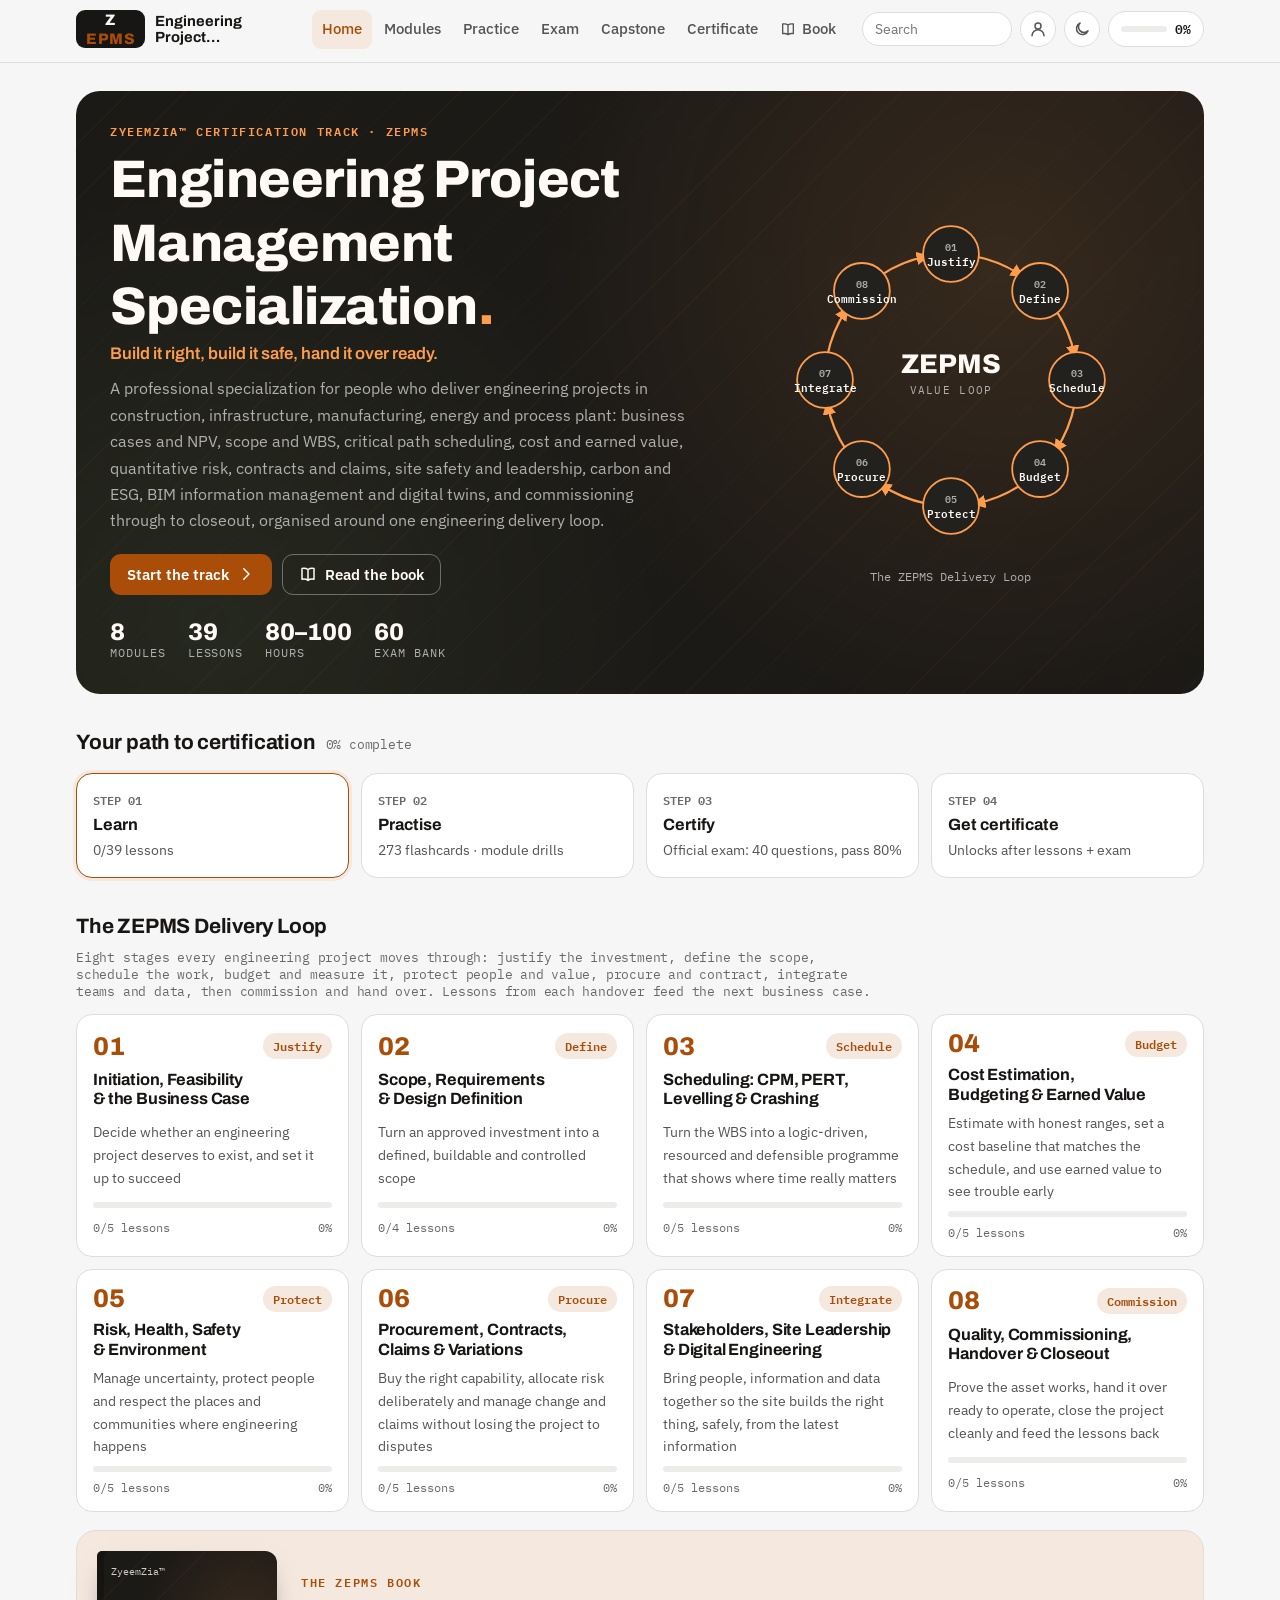
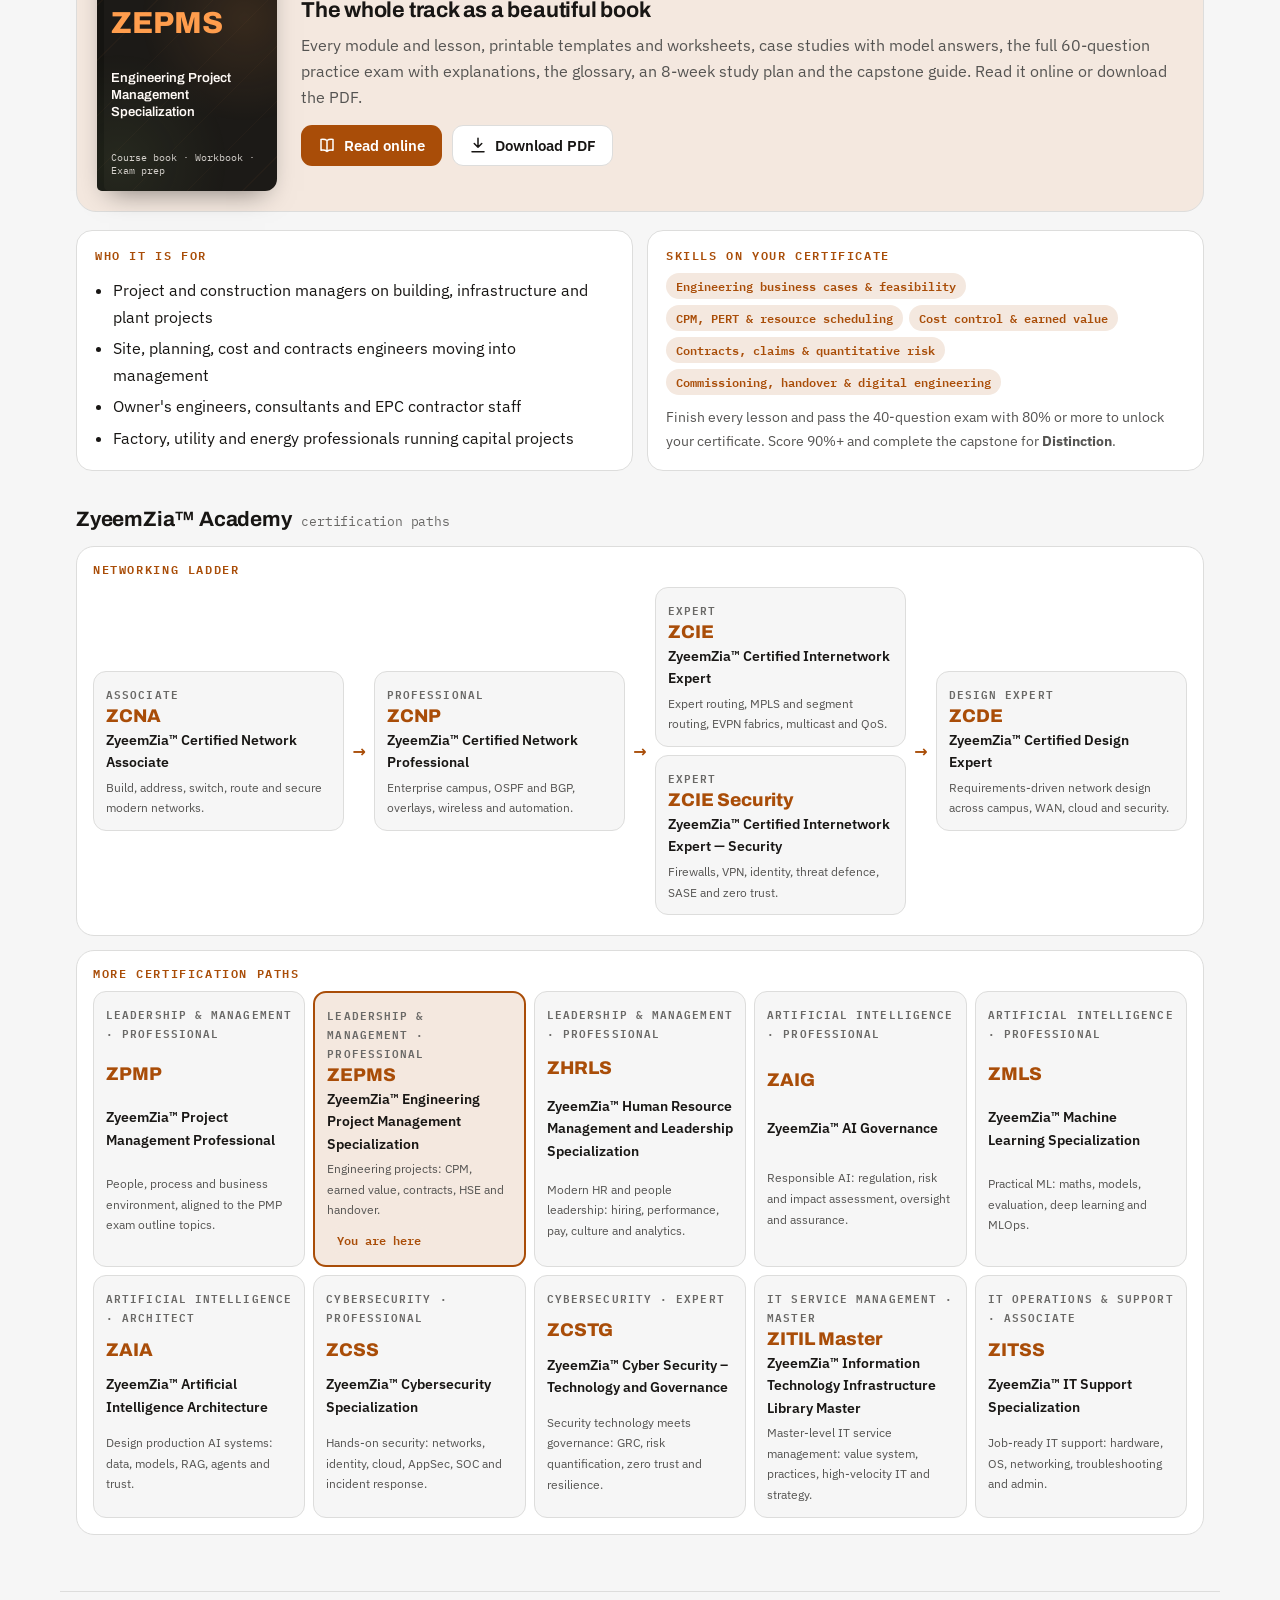
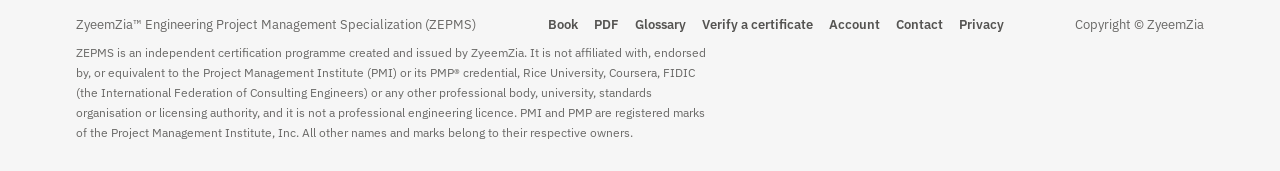
==== index.html @ 0b1e6053 "2026 content refresh: diagrams in lessons and book, key takeaways, faster pages Up-to-date content a" ====
<!doctype html>
<html lang="en">
<head>
<meta charset="utf-8">
<meta name="viewport" content="width=device-width, initial-scale=1, viewport-fit=cover">
<title>ZyeemZia™ Engineering Project Management Specialization (ZEPMS)</title>
<meta name="description" content="ZyeemZia™ Engineering Project Management Specialization (ZEPMS): delivering construction, infrastructure, energy and manufacturing projects: feasibility, CPM scheduling, earned value, risk, contracts, HSE, BIM and handover. Free online course, smart book and certificate. Independent programme.">
<meta name="author" content="ZyeemZia">
<meta name="theme-color" content="#1c1a17">
<link rel="icon" href="favicon.svg" type="image/svg+xml">
<link rel="canonical" href="https://zepms.zyeemzia.com/">
<meta property="og:type" content="website">
<meta property="og:site_name" content="ZyeemZia™ Certification Tracks">
<meta property="og:title" content="ZyeemZia™ Engineering Project Management Specialization (ZEPMS)">
<meta property="og:description" content="ZyeemZia™ Engineering Project Management Specialization (ZEPMS): delivering construction, infrastructure, energy and manufacturing projects: feasibility, CPM scheduling, earned value, risk, contracts, HSE, BIM and handover. Free online course, smart book and certificate. Independent programme.">
<meta property="og:url" content="https://zepms.zyeemzia.com/">
<meta property="og:image" content="https://zepms.zyeemzia.com/og-image.png">
<meta property="og:image:width" content="1200">
<meta property="og:image:height" content="630">
<meta name="twitter:card" content="summary_large_image">
<meta name="twitter:image" content="https://zepms.zyeemzia.com/og-image.png">
<script>try{var z=JSON.parse(localStorage.getItem("zepms.v1")||"{}").theme;if(z==="dark"||z==="light")document.documentElement.setAttribute("data-theme",z)}catch(e){}</script>
<link rel="stylesheet" href="fonts.css?v=66d4b9ed12">
<link rel="stylesheet" href="theme.css?v=0977061629">
<link rel="preload" href="fonts/IBMPlexSans-400-latin-a68a20.woff2" as="font" type="font/woff2" crossorigin>
<link rel="preload" href="fonts/Archivo-600-latin-79dc5e.woff2" as="font" type="font/woff2" crossorigin>
<link rel="stylesheet" href="app.css?v=385b0e401c">
</head>
<body>
<header class="topbar">
  <div class="topbar-in">
    <a class="brand" href="#home" aria-label="ZEPMS home"><span class="brand-mark">Z<i>EPMS</i></span><span class="brand-text"><b>Engineering Project Management Specialization</b><small>ZyeemZia™ Certification Track</small></span></a>
    <nav class="mainnav" id="mainnav" aria-label="Main"></nav>
    <div class="top-tools">
      <form class="search" id="searchForm" role="search"><input id="searchInput" type="search" placeholder="Search" aria-label="Search lessons and terms"></form>
      <a class="icon-btn search-icon" href="#search/" aria-label="Search"><svg viewBox="0 0 24 24" fill="none" stroke="currentColor" stroke-width="2" stroke-linecap="round" aria-hidden="true"><circle cx="11" cy="11" r="7"/><path d="M20 20l-4-4"/></svg></a>
      <a class="icon-btn" id="acctBtn" href="#account" aria-label="Sign in"></a>
      <button class="icon-btn" id="themeBtn" type="button" aria-label="Toggle dark mode"></button>
      <a class="prog-chip" id="progChip" href="#settings" aria-label="Your progress"></a>
    </div>
  </div>
  <div class="read-bar" id="readBar"></div>
</header>
<main id="view" class="view" tabindex="-1"><div class="boot" aria-label="Loading the course"><i></i><i></i><i></i></div></main>
<footer class="site-foot">
  <div class="row"><span>ZyeemZia™ Engineering Project Management Specialization (ZEPMS)</span><span style="display:flex;gap:16px;flex-wrap:wrap"><a href="book.html" target="_blank" rel="noopener">Book</a><a href="ZEPMS-Book.pdf" download>PDF</a><a href="#glossary">Glossary</a><a href="#verify/">Verify a certificate</a><a href="#account">Account</a><a href="#contact">Contact</a><a href="privacy.html">Privacy</a></span><span>Copyright © ZyeemZia</span></div>
  <p class="disc" id="disc"></p>
</footer>
<nav class="tabbar" id="tabbar" aria-label="Main mobile"></nav>
<div class="toast" id="toast" role="status" aria-live="polite" hidden></div>
<script defer src="core.js?v=756f940ff2"></script>
<script defer src="figures.js?v=d0575e00c2"></script>
<script defer src="family.js?v=7f5398b318"></script>
<script defer src="data/track.js?v=a14df67e96"></script>
<script defer src="data/m1-4.js?v=e4609633d0"></script>
<script defer src="data/m5-8.js?v=84c2f275ab"></script>
<script defer src="app.js?v=317a90ee0c"></script>
</body>
</html>
---- fonts.css ----
/* Bundled Google Fonts (SIL Open Font License) for offline use and PDF printing */
@font-face {
  font-family: 'Archivo';
  font-style: normal;
  font-weight: 600;
  font-stretch: 100%;
  font-display: swap;
  src: url(fonts/Archivo-600-latin-ext-20ba07.woff2) format('woff2');
  unicode-range: U+0100-02BA, U+02BD-02C5, U+02C7-02CC, U+02CE-02D7, U+02DD-02FF, U+0304, U+0308, U+0329, U+1D00-1DBF, U+1E00-1E9F, U+1EF2-1EFF, U+2020, U+20A0-20AB, U+20AD-20C4, U+2113, U+2C60-2C7F, U+A720-A7FF;
}
@font-face {
  font-family: 'Archivo';
  font-style: normal;
  font-weight: 600;
  font-stretch: 100%;
  font-display: swap;
  src: url(fonts/Archivo-600-latin-79dc5e.woff2) format('woff2');
  unicode-range: U+0000-00FF, U+0131, U+0152-0153, U+02BB-02BC, U+02C6, U+02DA, U+02DC, U+0304, U+0308, U+0329, U+2000-206F, U+20AC, U+2122, U+2191, U+2193, U+2212, U+2215, U+FEFF, U+FFFD;
}
@font-face {
  font-family: 'Archivo';
  font-style: normal;
  font-weight: 700;
  font-stretch: 100%;
  font-display: swap;
  src: url(fonts/Archivo-600-latin-ext-20ba07.woff2) format('woff2');
  unicode-range: U+0100-02BA, U+02BD-02C5, U+02C7-02CC, U+02CE-02D7, U+02DD-02FF, U+0304, U+0308, U+0329, U+1D00-1DBF, U+1E00-1E9F, U+1EF2-1EFF, U+2020, U+20A0-20AB, U+20AD-20C4, U+2113, U+2C60-2C7F, U+A720-A7FF;
}
@font-face {
  font-family: 'Archivo';
  font-style: normal;
  font-weight: 700;
  font-stretch: 100%;
  font-display: swap;
  src: url(fonts/Archivo-600-latin-79dc5e.woff2) format('woff2');
  unicode-range: U+0000-00FF, U+0131, U+0152-0153, U+02BB-02BC, U+02C6, U+02DA, U+02DC, U+0304, U+0308, U+0329, U+2000-206F, U+20AC, U+2122, U+2191, U+2193, U+2212, U+2215, U+FEFF, U+FFFD;
}
@font-face {
  font-family: 'Archivo';
  font-style: normal;
  font-weight: 800;
  font-stretch: 100%;
  font-display: swap;
  src: url(fonts/Archivo-600-latin-ext-20ba07.woff2) format('woff2');
  unicode-range: U+0100-02BA, U+02BD-02C5, U+02C7-02CC, U+02CE-02D7, U+02DD-02FF, U+0304, U+0308, U+0329, U+1D00-1DBF, U+1E00-1E9F, U+1EF2-1EFF, U+2020, U+20A0-20AB, U+20AD-20C4, U+2113, U+2C60-2C7F, U+A720-A7FF;
}
@font-face {
  font-family: 'Archivo';
  font-style: normal;
  font-weight: 800;
  font-stretch: 100%;
  font-display: swap;
  src: url(fonts/Archivo-600-latin-79dc5e.woff2) format('woff2');
  unicode-range: U+0000-00FF, U+0131, U+0152-0153, U+02BB-02BC, U+02C6, U+02DA, U+02DC, U+0304, U+0308, U+0329, U+2000-206F, U+20AC, U+2122, U+2191, U+2193, U+2212, U+2215, U+FEFF, U+FFFD;
}
@font-face {
  font-family: 'IBM Plex Mono';
  font-style: normal;
  font-weight: 400;
  font-display: swap;
  src: url(fonts/IBMPlexMono-400-latin-ext-7f25d9.woff2) format('woff2');
  unicode-range: U+0100-02BA, U+02BD-02C5, U+02C7-02CC, U+02CE-02D7, U+02DD-02FF, U+0304, U+0308, U+0329, U+1D00-1DBF, U+1E00-1E9F, U+1EF2-1EFF, U+2020, U+20A0-20AB, U+20AD-20C4, U+2113, U+2C60-2C7F, U+A720-A7FF;
}
@font-face {
  font-family: 'IBM Plex Mono';
  font-style: normal;
  font-weight: 400;
  font-display: swap;
  src: url(fonts/IBMPlexMono-400-latin-d196e8.woff2) format('woff2');
  unicode-range: U+0000-00FF, U+0131, U+0152-0153, U+02BB-02BC, U+02C6, U+02DA, U+02DC, U+0304, U+0308, U+0329, U+2000-206F, U+20AC, U+2122, U+2191, U+2193, U+2212, U+2215, U+FEFF, U+FFFD;
}
@font-face {
  font-family: 'IBM Plex Mono';
  font-style: normal;
  font-weight: 600;
  font-display: swap;
  src: url(fonts/IBMPlexMono-600-latin-ext-bf8910.woff2) format('woff2');
  unicode-range: U+0100-02BA, U+02BD-02C5, U+02C7-02CC, U+02CE-02D7, U+02DD-02FF, U+0304, U+0308, U+0329, U+1D00-1DBF, U+1E00-1E9F, U+1EF2-1EFF, U+2020, U+20A0-20AB, U+20AD-20C4, U+2113, U+2C60-2C7F, U+A720-A7FF;
}
@font-face {
  font-family: 'IBM Plex Mono';
  font-style: normal;
  font-weight: 600;
  font-display: swap;
  src: url(fonts/IBMPlexMono-600-latin-9b8270.woff2) format('woff2');
  unicode-range: U+0000-00FF, U+0131, U+0152-0153, U+02BB-02BC, U+02C6, U+02DA, U+02DC, U+0304, U+0308, U+0329, U+2000-206F, U+20AC, U+2122, U+2191, U+2193, U+2212, U+2215, U+FEFF, U+FFFD;
}
@font-face {
  font-family: 'IBM Plex Sans';
  font-style: italic;
  font-weight: 400;
  font-stretch: 100%;
  font-display: swap;
  src: url(fonts/IBMPlexSans-400i-latin-ext-77f5d9.woff2) format('woff2');
  unicode-range: U+0100-02BA, U+02BD-02C5, U+02C7-02CC, U+02CE-02D7, U+02DD-02FF, U+0304, U+0308, U+0329, U+1D00-1DBF, U+1E00-1E9F, U+1EF2-1EFF, U+2020, U+20A0-20AB, U+20AD-20C4, U+2113, U+2C60-2C7F, U+A720-A7FF;
}
@font-face {
  font-family: 'IBM Plex Sans';
  font-style: italic;
  font-weight: 400;
  font-stretch: 100%;
  font-display: swap;
  src: url(fonts/IBMPlexSans-400i-latin-46a3d9.woff2) format('woff2');
  unicode-range: U+0000-00FF, U+0131, U+0152-0153, U+02BB-02BC, U+02C6, U+02DA, U+02DC, U+0304, U+0308, U+0329, U+2000-206F, U+20AC, U+2122, U+2191, U+2193, U+2212, U+2215, U+FEFF, U+FFFD;
}
@font-face {
  font-family: 'IBM Plex Sans';
  font-style: normal;
  font-weight: 400;
  font-stretch: 100%;
  font-display: swap;
  src: url(fonts/IBMPlexSans-400-latin-ext-71c30c.woff2) format('woff2');
  unicode-range: U+0100-02BA, U+02BD-02C5, U+02C7-02CC, U+02CE-02D7, U+02DD-02FF, U+0304, U+0308, U+0329, U+1D00-1DBF, U+1E00-1E9F, U+1EF2-1EFF, U+2020, U+20A0-20AB, U+20AD-20C4, U+2113, U+2C60-2C7F, U+A720-A7FF;
}
@font-face {
  font-family: 'IBM Plex Sans';
  font-style: normal;
  font-weight: 400;
  font-stretch: 100%;
  font-display: swap;
  src: url(fonts/IBMPlexSans-400-latin-a68a20.woff2) format('woff2');
  unicode-range: U+0000-00FF, U+0131, U+0152-0153, U+02BB-02BC, U+02C6, U+02DA, U+02DC, U+0304, U+0308, U+0329, U+2000-206F, U+20AC, U+2122, U+2191, U+2193, U+2212, U+2215, U+FEFF, U+FFFD;
}
@font-face {
  font-family: 'IBM Plex Sans';
  font-style: normal;
  font-weight: 500;
  font-stretch: 100%;
  font-display: swap;
  src: url(fonts/IBMPlexSans-400-latin-ext-71c30c.woff2) format('woff2');
  unicode-range: U+0100-02BA, U+02BD-02C5, U+02C7-02CC, U+02CE-02D7, U+02DD-02FF, U+0304, U+0308, U+0329, U+1D00-1DBF, U+1E00-1E9F, U+1EF2-1EFF, U+2020, U+20A0-20AB, U+20AD-20C4, U+2113, U+2C60-2C7F, U+A720-A7FF;
}
@font-face {
  font-family: 'IBM Plex Sans';
  font-style: normal;
  font-weight: 500;
  font-stretch: 100%;
  font-display: swap;
  src: url(fonts/IBMPlexSans-400-latin-a68a20.woff2) format('woff2');
  unicode-range: U+0000-00FF, U+0131, U+0152-0153, U+02BB-02BC, U+02C6, U+02DA, U+02DC, U+0304, U+0308, U+0329, U+2000-206F, U+20AC, U+2122, U+2191, U+2193, U+2212, U+2215, U+FEFF, U+FFFD;
}
@font-face {
  font-family: 'IBM Plex Sans';
  font-style: normal;
  font-weight: 600;
  font-stretch: 100%;
  font-display: swap;
  src: url(fonts/IBMPlexSans-400-latin-ext-71c30c.woff2) format('woff2');
  unicode-range: U+0100-02BA, U+02BD-02C5, U+02C7-02CC, U+02CE-02D7, U+02DD-02FF, U+0304, U+0308, U+0329, U+1D00-1DBF, U+1E00-1E9F, U+1EF2-1EFF, U+2020, U+20A0-20AB, U+20AD-20C4, U+2113, U+2C60-2C7F, U+A720-A7FF;
}
@font-face {
  font-family: 'IBM Plex Sans';
  font-style: normal;
  font-weight: 600;
  font-stretch: 100%;
  font-display: swap;
  src: url(fonts/IBMPlexSans-400-latin-a68a20.woff2) format('woff2');
  unicode-range: U+0000-00FF, U+0131, U+0152-0153, U+02BB-02BC, U+02C6, U+02DA, U+02DC, U+0304, U+0308, U+0329, U+2000-206F, U+20AC, U+2122, U+2191, U+2193, U+2212, U+2215, U+FEFF, U+FFFD;
}
@font-face {
  font-family: 'IBM Plex Sans';
  font-style: normal;
  font-weight: 700;
  font-stretch: 100%;
  font-display: swap;
  src: url(fonts/IBMPlexSans-400-latin-ext-71c30c.woff2) format('woff2');
  unicode-range: U+0100-02BA, U+02BD-02C5, U+02C7-02CC, U+02CE-02D7, U+02DD-02FF, U+0304, U+0308, U+0329, U+1D00-1DBF, U+1E00-1E9F, U+1EF2-1EFF, U+2020, U+20A0-20AB, U+20AD-20C4, U+2113, U+2C60-2C7F, U+A720-A7FF;
}
@font-face {
  font-family: 'IBM Plex Sans';
  font-style: normal;
  font-weight: 700;
  font-stretch: 100%;
  font-display: swap;
  src: url(fonts/IBMPlexSans-400-latin-a68a20.woff2) format('woff2');
  unicode-range: U+0000-00FF, U+0131, U+0152-0153, U+02BB-02BC, U+02C6, U+02DA, U+02DC, U+0304, U+0308, U+0329, U+2000-206F, U+20AC, U+2122, U+2191, U+2193, U+2212, U+2215, U+FEFF, U+FFFD;
}
@font-face {
  font-family: 'Sora';
  font-style: normal;
  font-weight: 500;
  font-display: swap;
  src: url(fonts/Sora-500-latin-ext-f9e5e3.woff2) format('woff2');
  unicode-range: U+0100-02BA, U+02BD-02C5, U+02C7-02CC, U+02CE-02D7, U+02DD-02FF, U+0304, U+0308, U+0329, U+1D00-1DBF, U+1E00-1E9F, U+1EF2-1EFF, U+2020, U+20A0-20AB, U+20AD-20C4, U+2113, U+2C60-2C7F, U+A720-A7FF;
}
@font-face {
  font-family: 'Sora';
  font-style: normal;
  font-weight: 500;
  font-display: swap;
  src: url(fonts/Sora-500-latin-4fa0aa.woff2) format('woff2');
  unicode-range: U+0000-00FF, U+0131, U+0152-0153, U+02BB-02BC, U+02C6, U+02DA, U+02DC, U+0304, U+0308, U+0329, U+2000-206F, U+20AC, U+2122, U+2191, U+2193, U+2212, U+2215, U+FEFF, U+FFFD;
}
@font-face {
  font-family: 'Sora';
  font-style: normal;
  font-weight: 600;
  font-display: swap;
  src: url(fonts/Sora-500-latin-ext-f9e5e3.woff2) format('woff2');
  unicode-range: U+0100-02BA, U+02BD-02C5, U+02C7-02CC, U+02CE-02D7, U+02DD-02FF, U+0304, U+0308, U+0329, U+1D00-1DBF, U+1E00-1E9F, U+1EF2-1EFF, U+2020, U+20A0-20AB, U+20AD-20C4, U+2113, U+2C60-2C7F, U+A720-A7FF;
}
@font-face {
  font-family: 'Sora';
  font-style: normal;
  font-weight: 600;
  font-display: swap;
  src: url(fonts/Sora-500-latin-4fa0aa.woff2) format('woff2');
  unicode-range: U+0000-00FF, U+0131, U+0152-0153, U+02BB-02BC, U+02C6, U+02DA, U+02DC, U+0304, U+0308, U+0329, U+2000-206F, U+20AC, U+2122, U+2191, U+2193, U+2212, U+2215, U+FEFF, U+FFFD;
}
@font-face {
  font-family: 'Sora';
  font-style: normal;
  font-weight: 700;
  font-display: swap;
  src: url(fonts/Sora-500-latin-ext-f9e5e3.woff2) format('woff2');
  unicode-range: U+0100-02BA, U+02BD-02C5, U+02C7-02CC, U+02CE-02D7, U+02DD-02FF, U+0304, U+0308, U+0329, U+1D00-1DBF, U+1E00-1E9F, U+1EF2-1EFF, U+2020, U+20A0-20AB, U+20AD-20C4, U+2113, U+2C60-2C7F, U+A720-A7FF;
}
@font-face {
  font-family: 'Sora';
  font-style: normal;
  font-weight: 700;
  font-display: swap;
  src: url(fonts/Sora-500-latin-4fa0aa.woff2) format('woff2');
  unicode-range: U+0000-00FF, U+0131, U+0152-0153, U+02BB-02BC, U+02C6, U+02DA, U+02DC, U+0304, U+0308, U+0329, U+2000-206F, U+20AC, U+2122, U+2191, U+2193, U+2212, U+2215, U+FEFF, U+FFFD;
}
@font-face {
  font-family: 'Sora';
  font-style: normal;
  font-weight: 800;
  font-display: swap;
  src: url(fonts/Sora-500-latin-ext-f9e5e3.woff2) format('woff2');
  unicode-range: U+0100-02BA, U+02BD-02C5, U+02C7-02CC, U+02CE-02D7, U+02DD-02FF, U+0304, U+0308, U+0329, U+1D00-1DBF, U+1E00-1E9F, U+1EF2-1EFF, U+2020, U+20A0-20AB, U+20AD-20C4, U+2113, U+2C60-2C7F, U+A720-A7FF;
}
@font-face {
  font-family: 'Sora';
  font-style: normal;
  font-weight: 800;
  font-display: swap;
  src: url(fonts/Sora-500-latin-4fa0aa.woff2) format('woff2');
  unicode-range: U+0000-00FF, U+0131, U+0152-0153, U+02BB-02BC, U+02C6, U+02DA, U+02DC, U+0304, U+0308, U+0329, U+2000-206F, U+20AC, U+2122, U+2191, U+2193, U+2212, U+2215, U+FEFF, U+FFFD;
}
---- theme.css ----
/* ZEPMS — "site loop": charcoal steel, safety orange and survey green; hazard-stripe motif. */
:root {
  --bg: #f6f6f6; --surface: #ffffff; --surface-2: #ececeb; --ink: #181614; --ink-2: #555452; --ink-3: #696866; --line: #dddddc;
  --accent: #a94d08; --accent-ink: #ffffff; --accent-soft: #f4e8df; --accent-2: #3a6b2a; --accent-2-soft: #e3eae1;
  --good: #1d7a4b; --good-soft: #dcf1e4; --bad: #b42a2a; --bad-soft: #f9e2e0; --warn: #b77800; --warn-soft: #fbefd3; --on-status: #ffffff;
  --hero-bg: #1c1a17; --hero-ink: #fffaf6; --hero-ink-2: #b0afae; --hero-accent: #ff9d4d;
  --motif: radial-gradient(circle at 82% 28%, rgba(255,157,77,0.24), transparent 46%), radial-gradient(circle at 12% 88%, rgba(155,210,122,0.16), transparent 42%), repeating-linear-gradient(135deg, transparent 0 38px, rgba(255,157,77,0.07) 38px 39px);
  --sg-line: #494845; --sg-accent: #ff9d4d; --sg-accent-2: #9bd27a; --sg-node: #23211e; --sg-ink: #fffaf6; --sg-ink-2: #b0afae;
  --f-display: "Archivo", "IBM Plex Sans", "Segoe UI", sans-serif; --f-body: "IBM Plex Sans", "Segoe UI", system-ui, sans-serif; --f-mono: "IBM Plex Mono", Consolas, monospace;
  --radius: 16px;
}
@media (prefers-color-scheme: dark) {
  :root:not([data-theme="light"]) {
  --bg: #0f0e0d; --surface: #161512; --surface-2: #272523; --ink: #fff9f4; --ink-2: #b6b6b5; --ink-3: #908f8d; --line: #373533;
  --accent: #ff9d4d; --accent-ink: #0f0e0d; --accent-soft: #3f2b1a; --accent-2: #9bd27a; --accent-2-soft: #252d1e;
  --good: #5bd39a; --good-soft: #10301f; --bad: #ff7a7a; --bad-soft: #3a1616; --warn: #f2b84c; --warn-soft: #3a2c10; --on-status: #0f0e0d;
  color-scheme: dark;
  }
}
:root[data-theme="dark"] {
  --bg: #0f0e0d; --surface: #161512; --surface-2: #272523; --ink: #fff9f4; --ink-2: #b6b6b5; --ink-3: #908f8d; --line: #373533;
  --accent: #ff9d4d; --accent-ink: #0f0e0d; --accent-soft: #3f2b1a; --accent-2: #9bd27a; --accent-2-soft: #252d1e;
  --good: #5bd39a; --good-soft: #10301f; --bad: #ff7a7a; --bad-soft: #3a1616; --warn: #f2b84c; --warn-soft: #3a2c10; --on-status: #0f0e0d;
  color-scheme: dark;
}
.hero h1, .mod-num, .mod-big, .bb-cover b { font-stretch: 112%; }
---- app.css ----
/* ZyeemZia certification engine — site styles. Colours and faces come from theme.css (per track). */
* { box-sizing: border-box; }
[hidden] { display: none !important; }
html { -webkit-text-size-adjust: 100%; }
body { margin: 0; background: var(--bg); color: var(--ink); font: 16px/1.65 var(--f-body); }
a { color: var(--accent); }
button { font: inherit; color: inherit; }
:focus-visible { outline: 3px solid var(--accent-2); outline-offset: 2px; border-radius: 6px; }
h1, h2, h3, h4 { margin: 0; line-height: 1.2; text-wrap: balance; font-family: var(--f-display); letter-spacing: -.01em; }
p { margin: 0; }
code { font: .9em var(--f-mono); background: var(--surface-2); padding: 1px 6px; border-radius: 5px; }
.muted { color: var(--ink-2); }
.eyebrow { font: 600 .72rem/1.2 var(--f-mono); letter-spacing: .14em; text-transform: uppercase; color: var(--accent); }

/* ---------- chrome ---------- */
.topbar { position: sticky; top: 0; padding-top: env(safe-area-inset-top, 0px); z-index: 30; background: color-mix(in srgb, var(--bg) 88%, transparent); backdrop-filter: blur(10px) saturate(1.3); -webkit-backdrop-filter: blur(10px) saturate(1.3); border-bottom: 1px solid var(--line); }
.topbar-in { max-width: 1160px; margin: 0 auto; display: flex; align-items: center; gap: 16px; padding-block: 10px; padding-left: max(16px, env(safe-area-inset-left, 0px)); padding-right: max(16px, env(safe-area-inset-right, 0px)); }
.brand { display: flex; align-items: center; gap: 10px; text-decoration: none; color: var(--ink); flex-shrink: 0; }
.brand-mark { height: 38px; padding: 0 10px; display: grid; place-items: center; background: var(--ink); color: var(--bg); font: 800 .95rem var(--f-display); letter-spacing: .04em; border-radius: 9px; }
.brand-mark i { font-style: normal; color: var(--accent); }
.brand-text { display: flex; flex-direction: column; line-height: 1.15; }
.brand-text b { font: 700 .92rem var(--f-display); }
.brand-text small { font: 500 .7rem var(--f-mono); color: var(--ink-2); letter-spacing: .04em; }
.mainnav { display: flex; gap: 2px; margin-left: 8px; }
.mainnav a { text-decoration: none; color: var(--ink-2); padding: 7px 10px; border-radius: 9px; font-weight: 500; font-size: .93rem; white-space: nowrap; display: inline-flex; gap: 6px; align-items: center; }
.mainnav a:hover { background: var(--surface-2); color: var(--ink); }
.mainnav a[aria-current="page"] { color: var(--accent); background: var(--accent-soft); }
.mainnav svg { width: 16px; height: 16px; }
.top-tools { margin-left: auto; display: flex; gap: 8px; align-items: center; }
.icon-btn { width: 36px; height: 36px; border-radius: 50%; border: 1px solid var(--line); background: var(--surface); display: grid; place-items: center; cursor: pointer; color: var(--ink-2); }
.icon-btn svg, .btn svg, .tabbar svg { width: 18px; height: 18px; }
.prog-chip { display: inline-flex; align-items: center; gap: 8px; text-decoration: none; color: var(--ink); font: 600 .82rem var(--f-mono); background: var(--surface); border: 1px solid var(--line); padding: 6px 12px; border-radius: 999px; font-variant-numeric: tabular-nums; white-space: nowrap; }
.prog-chip i { width: 46px; height: 6px; border-radius: 9px; background: var(--surface-2); overflow: hidden; display: inline-block; }
.prog-chip i b { display: block; height: 100%; background: var(--accent); }
.read-bar { height: 3px; width: 100%; background: var(--accent); transform: scaleX(0); transform-origin: 0 50%; transition: transform .15s; }
.tabbar { display: none; }
.view { max-width: 1160px; margin: 0 auto; outline: none; padding-block: 28px 56px; padding-left: max(16px, env(safe-area-inset-left, 0px)); padding-right: max(16px, env(safe-area-inset-right, 0px)); }
.site-foot { max-width: 1160px; margin: 0 auto; padding-block: 22px 28px; padding-left: max(16px, env(safe-area-inset-left, 0px)); padding-right: max(16px, env(safe-area-inset-right, 0px)); border-top: 1px solid var(--line); color: var(--ink-3); font-size: .82rem; display: grid; gap: 8px; }
.site-foot .row { display: flex; gap: 8px 18px; flex-wrap: wrap; justify-content: space-between; }
.site-foot a { color: var(--ink-2); text-decoration: none; font-weight: 600; }
.site-foot .disc { font-size: .76rem; max-width: 90ch; }

/* ---------- common ---------- */
.btn { display: inline-flex; align-items: center; justify-content: center; gap: 8px; border: 1px solid var(--line); background: var(--surface); color: var(--ink); padding: 10px 16px; border-radius: 11px; cursor: pointer; font-weight: 600; text-decoration: none; font-size: .95rem; line-height: 1.25; }
.btn:hover { border-color: var(--ink-3); }
.btn-primary { background: var(--accent); color: var(--accent-ink); border-color: transparent; }
.btn-primary:hover { filter: brightness(1.07); border-color: transparent; }
.btn-dark { background: var(--ink); color: var(--bg); border-color: transparent; }
.btn-ghost { background: none; border-color: transparent; color: var(--ink-2); }
.btn-sm { padding: 6px 11px; font-size: .85rem; border-radius: 9px; }
.btn[disabled] { opacity: .45; cursor: not-allowed; }
.chip { display: inline-flex; align-items: center; gap: 5px; padding: 3px 10px; border-radius: 999px; font: 600 .76rem var(--f-mono); background: var(--surface-2); color: var(--ink-2); white-space: nowrap; }
.chip.ok { background: var(--good-soft); color: var(--good); }
.chip.acc { background: var(--accent-soft); color: var(--accent); }
.chips { display: flex; flex-wrap: wrap; gap: 6px; }
.card { background: var(--surface); border: 1px solid var(--line); border-radius: var(--radius); }
.page-head { display: grid; gap: 6px; margin-bottom: 22px; }
.page-title { font-size: clamp(1.7rem, 3.4vw, 2.4rem); }
.section-title { font-size: 1.3rem; margin: 36px 0 14px; display: flex; align-items: baseline; gap: 10px; flex-wrap: wrap; }
.section-title small { font: 500 .8rem var(--f-mono); color: var(--ink-3); }
.bar { height: 6px; border-radius: 9px; background: var(--surface-2); overflow: hidden; }
.bar > i { display: block; height: 100%; background: var(--accent); }
.empty { text-align: center; padding: 48px 20px; color: var(--ink-2); border: 1px dashed var(--line); border-radius: 18px; }

/* ---------- home ---------- */
.hero { position: relative; overflow: hidden; display: grid; grid-template-columns: minmax(0, 1.15fr) minmax(0, .85fr); gap: 28px; align-items: center; padding: 34px; border-radius: 24px; background: var(--hero-bg); color: var(--hero-ink); }
.hero .motif { position: absolute; inset: 0; pointer-events: none; opacity: .5; background: var(--motif); }
.hero > *:not(.motif) { position: relative; min-width: 0; }
.hero .eyebrow { color: var(--hero-accent); }
.hero h1 { font-size: clamp(2rem, 4.6vw, 3.3rem); font-weight: 800; margin: 10px 0 6px; color: var(--hero-ink); }
.hero h1 span { color: var(--hero-accent); }
.hero .tag { font: 600 1.05rem var(--f-display); color: var(--hero-accent); }
.hero .lead { color: var(--hero-ink-2); max-width: 58ch; margin-top: 12px; }
.hero-actions { display: flex; gap: 10px; flex-wrap: wrap; margin-top: 20px; }
.hero .btn:not(.btn-primary) { background: transparent; color: var(--hero-ink); border-color: color-mix(in srgb, var(--hero-ink) 35%, transparent); }
.hero-stats { display: flex; gap: 22px; flex-wrap: wrap; margin-top: 24px; }
.hero-stats div { display: grid; }
.hero-stats b { font: 800 1.5rem var(--f-display); color: var(--hero-ink); font-variant-numeric: tabular-nums; }
.hero-stats span { font: 500 .74rem var(--f-mono); color: var(--hero-ink-2); text-transform: uppercase; letter-spacing: .08em; }
.hero-sig { display: grid; justify-items: center; gap: 8px; }
.hero-sig .sg { width: 100%; max-width: 360px; height: auto; }
.hero-sig figcaption { font: 500 .78rem var(--f-mono); color: var(--hero-ink-2); text-align: center; }

.path { display: grid; grid-template-columns: repeat(4, minmax(0, 1fr)); gap: 12px; margin-top: 18px; }
.path-step { padding: 16px; border-radius: 16px; background: var(--surface); border: 1px solid var(--line); display: grid; gap: 6px; position: relative; }
.path-step .n { font: 700 .74rem var(--f-mono); color: var(--ink-3); }
.path-step b { font: 700 1.02rem var(--f-display); }
.path-step small { color: var(--ink-2); font-size: .85rem; }
.path-step.done { border-color: var(--good); }
.path-step.done .n { color: var(--good); }
.path-step.now { border-color: var(--accent); box-shadow: 0 0 0 3px var(--accent-soft); }

.mod-grid { display: grid; grid-template-columns: repeat(4, minmax(0, 1fr)); gap: 12px; }
.mod-card { display: grid; gap: 8px; padding: 16px; border-radius: 16px; background: var(--surface); border: 1px solid var(--line); text-decoration: none; color: var(--ink); transition: transform .15s, border-color .15s; min-width: 0; }
.mod-card:hover { transform: translateY(-2px); border-color: var(--accent); }
.mod-top { display: flex; justify-content: space-between; align-items: center; }
.mod-num { font: 800 1.6rem/1 var(--f-display); color: var(--accent); }
.mod-card h3 { font-size: 1.02rem; }
.mod-card p { font-size: .86rem; color: var(--ink-2); }
.mod-card .meta { display: flex; justify-content: space-between; font: 500 .74rem var(--f-mono); color: var(--ink-3); }
.book-banner { display: grid; grid-template-columns: 180px minmax(0, 1fr); gap: 24px; align-items: center; padding: 20px; border-radius: 20px; background: var(--accent-soft); border: 1px solid var(--line); margin-top: 18px; }
.bb-cover { aspect-ratio: 3/4; border-radius: 5px 12px 12px 5px; background: var(--hero-bg); color: var(--hero-ink); padding: 14px; display: flex; flex-direction: column; justify-content: space-between; text-decoration: none; box-shadow: inset 7px 0 0 rgba(0,0,0,.25), 0 12px 26px -12px rgba(0,0,0,.5); position: relative; overflow: hidden; transition: transform .2s; }
.bb-cover:hover { transform: rotate(-2deg) translateY(-3px); }
.bb-cover .motif { position: absolute; inset: 0; background: var(--motif); opacity: .5; }
.bb-cover > *:not(.motif) { position: relative; }
.bb-cover b { font: 800 1.9rem/1 var(--f-display); color: var(--hero-accent); }
.bb-cover span { font: 600 .82rem/1.3 var(--f-display); }
.bb-cover small { font: 500 .62rem var(--f-mono); opacity: .8; }
.bb-text { display: grid; gap: 8px; min-width: 0; }
.bb-text h2 { font-size: 1.35rem; }
.two { display: grid; grid-template-columns: minmax(0, 1fr) minmax(0, 1fr); gap: 14px; }
.list-card { padding: 18px; display: grid; gap: 10px; }
.list-card ul { margin: 0; padding-left: 18px; display: grid; gap: 4px; }

/* ---------- module & lesson ---------- */
.crumbs { display: flex; gap: 8px; align-items: center; font-size: .85rem; color: var(--ink-2); flex-wrap: wrap; }
.crumbs a { color: var(--ink-2); text-decoration: none; }
.mod-hero { padding: 26px; border-radius: 20px; background: var(--surface); border: 1px solid var(--line); display: grid; grid-template-columns: auto minmax(0, 1fr); gap: 22px; margin: 14px 0 22px; align-items: start; }
.mod-big { font: 800 4rem/1 var(--f-display); color: var(--accent); }
.outcomes { margin: 12px 0 0; padding: 0; list-style: none; display: grid; gap: 6px; }
.outcomes li { display: flex; gap: 10px; }
.outcomes li::before { content: ""; width: 8px; height: 8px; margin-top: .6em; flex-shrink: 0; background: var(--accent); border-radius: 2px; }
.lesson-list { display: grid; gap: 10px; }
.lesson-row { display: grid; grid-template-columns: 54px minmax(0, 1fr) auto; gap: 14px; align-items: center; padding: 14px 16px; border-radius: 14px; background: var(--surface); border: 1px solid var(--line); text-decoration: none; color: var(--ink); }
.lesson-row:hover { border-color: var(--accent); }
.lesson-row .ln { font: 700 1.15rem var(--f-mono); color: var(--ink-3); text-align: center; }
.lesson-row.done .ln { color: var(--good); }
.lesson-row b { font-family: var(--f-display); }
.lesson-row small { display: block; color: var(--ink-2); }
.lesson { max-width: 840px; margin: 0 auto; }
.lesson-head { margin: 14px 0 22px; padding: 24px; border-radius: 20px; background: var(--surface); border: 1px solid var(--line); border-top: 5px solid var(--accent); }
.lesson-head h1 { font-size: clamp(1.5rem, 3.2vw, 2.1rem); margin: 6px 0; }
.objectives { margin: 12px 0 0; padding: 12px 14px; list-style: none; display: grid; gap: 6px; background: var(--surface-2); border-radius: 12px; font-size: .95rem; }
.objectives li::before { content: "→ "; color: var(--accent); font-weight: 700; }
.blocks { display: grid; gap: 18px; }
.blk-title { font-size: 1.12rem; margin-bottom: 8px; }
.b-text { font-size: 1.04rem; }
.callout { padding: 14px 16px; border-radius: 14px; border-left: 4px solid var(--c); background: color-mix(in srgb, var(--c) 9%, var(--surface)); }
.callout .ct { font: 700 .72rem var(--f-mono); letter-spacing: .12em; text-transform: uppercase; color: var(--c); display: block; margin-bottom: 4px; }
.callout b.h { display: block; font-family: var(--f-display); margin-bottom: 2px; }
.callout.insight { --c: var(--accent-2); } .callout.warning { --c: var(--bad); } .callout.example { --c: var(--good); } .callout.pro { --c: var(--accent); } .callout.definition { --c: var(--ink-2); }
.keypoints { padding: 16px 18px; border-radius: 14px; background: var(--surface); border: 1px solid var(--line); }
.keypoints ul { margin: 0; padding: 0; list-style: none; display: grid; gap: 8px; }
.keypoints li { display: grid; grid-template-columns: 22px minmax(0, 1fr); }
.keypoints li::before { content: "✓"; color: var(--accent); font-weight: 800; }
.tbl { overflow-x: auto; border: 1px solid var(--line); border-radius: 14px; background: var(--surface); }
table { width: 100%; border-collapse: collapse; font-size: .93rem; }
th, td { text-align: left; padding: 9px 12px; border-bottom: 1px solid var(--line); vertical-align: top; }
th { background: var(--surface-2); font: 600 .78rem var(--f-mono); letter-spacing: .04em; color: var(--ink-2); text-transform: uppercase; }
tr:last-child td { border-bottom: 0; }
.steps { margin: 0; padding: 0; list-style: none; counter-reset: st; display: grid; gap: 10px; }
.steps li { counter-increment: st; display: grid; grid-template-columns: 38px minmax(0, 1fr); gap: 12px; padding: 12px 14px; border-radius: 14px; background: var(--surface); border: 1px solid var(--line); }
.steps li::before { content: counter(st, decimal-leading-zero); font: 700 .95rem var(--f-mono); color: var(--accent); padding-top: 2px; }
.steps b { font-family: var(--f-display); display: block; }
.fw { display: grid; grid-template-columns: repeat(auto-fill, minmax(200px, 1fr)); gap: 10px; }
.fw-card { padding: 14px; border-radius: 14px; background: var(--surface); border: 1px solid var(--line); display: grid; gap: 4px; align-content: start; }
.fw-card .lab { font: 800 .82rem var(--f-mono); color: var(--accent-ink); background: var(--accent); justify-self: start; padding: 2px 8px; border-radius: 6px; }
.fw-card b { font-family: var(--f-display); }
.fw-card p { font-size: .9rem; color: var(--ink-2); }
.cmp { display: grid; grid-template-columns: repeat(var(--n), minmax(0, 1fr)); gap: 10px; }
.cmp-col { padding: 14px; border-radius: 14px; background: var(--surface); border: 1px solid var(--line); }
.cmp-col h4 { font-size: 1rem; padding-bottom: 8px; margin-bottom: 8px; border-bottom: 2px solid var(--accent); }
.cmp-col ul { margin: 0; padding-left: 18px; display: grid; gap: 4px; font-size: .92rem; }
.flow { display: flex; gap: 0; overflow-x: auto; padding: 4px 2px 8px; }
.flow-i { flex: 1 1 0; min-width: 130px; padding: 12px; background: var(--surface); border: 1px solid var(--line); border-radius: 12px; position: relative; display: grid; gap: 4px; align-content: start; }
.flow-i + .flow-i { margin-left: 22px; }
.flow-i + .flow-i::before { content: ""; position: absolute; left: -19px; top: 50%; width: 16px; height: 2px; background: var(--accent); }
.flow-i + .flow-i::after { content: ""; position: absolute; left: -7px; top: calc(50% - 4px); border: 5px solid transparent; border-left-color: var(--accent); }
.flow-i b { font: 700 .92rem var(--f-display); }
.flow-i span { font-size: .82rem; color: var(--ink-2); }
.flow-i .k { font: 700 .7rem var(--f-mono); color: var(--accent); }
.layers { display: grid; gap: 6px; }
.layer { display: grid; grid-template-columns: 170px minmax(0, 1fr); border-radius: 12px; overflow: hidden; border: 1px solid var(--line); background: var(--surface); }
.layer > b { background: color-mix(in srgb, var(--accent) calc(var(--d) * 1%), var(--surface)); color: var(--ink); padding: 10px 12px; font: 700 .88rem var(--f-display); display: flex; align-items: center; }
.layer .parts { display: flex; flex-wrap: wrap; gap: 6px; padding: 8px 10px; align-items: center; }
.layer .parts span { font: 500 .8rem var(--f-mono); padding: 3px 9px; border-radius: 7px; background: var(--surface-2); border: 1px solid var(--line); }
.formula { display: grid; grid-template-columns: repeat(auto-fill, minmax(230px, 1fr)); gap: 10px; }
.fm { padding: 14px; border-radius: 14px; background: var(--surface); border: 1px solid var(--line); display: grid; gap: 4px; }
.fm small { font: 600 .72rem var(--f-mono); color: var(--ink-3); text-transform: uppercase; letter-spacing: .08em; }
.fm code { font-size: 1rem; background: var(--accent-soft); color: var(--ink); padding: 6px 10px; justify-self: start; max-width: 100%; overflow-wrap: anywhere; white-space: normal; }
.fm p { font-size: .88rem; color: var(--ink-2); }
.case { border-radius: 16px; border: 1px solid var(--line); background: var(--surface); overflow: hidden; }
.case-h { padding: 12px 16px; background: var(--ink); color: var(--bg); display: flex; gap: 10px; align-items: center; }
.case-h b { font-family: var(--f-display); }
.case-b { padding: 16px; display: grid; gap: 10px; }
.case-b ol { margin: 0; padding-left: 20px; display: grid; gap: 4px; }
.reveal { border-top: 1px dashed var(--line); padding-top: 10px; }
.scenario { border-radius: 16px; border: 2px solid var(--accent-2); background: var(--surface); padding: 16px; display: grid; gap: 12px; }
.sc-opts { display: grid; gap: 8px; }
.sc-opt { text-align: left; border: 1.5px solid var(--line); background: var(--bg); border-radius: 12px; padding: 11px 14px; cursor: pointer; display: grid; gap: 4px; }
.sc-opt:hover:not([disabled]) { border-color: var(--accent-2); }
.sc-opt .fb { font-size: .88rem; color: var(--ink-2); }
.sc-opt.best { border-color: var(--good); background: var(--good-soft); }
.sc-opt.weak { border-color: var(--bad); background: var(--bad-soft); }
.sc-opt[disabled] { cursor: default; }
.checklist { padding: 16px; border-radius: 16px; background: var(--surface); border: 1px solid var(--line); display: grid; gap: 8px; }
.ck { display: flex; gap: 10px; align-items: flex-start; cursor: pointer; }
.ck input { width: 19px; height: 19px; margin-top: 3px; accent-color: var(--accent); flex-shrink: 0; }
.template { border-radius: 16px; border: 1px solid var(--line); background: var(--surface); overflow: hidden; }
.tp-h { padding: 12px 16px; display: flex; justify-content: space-between; gap: 10px; align-items: center; flex-wrap: wrap; background: var(--accent-soft); }
.tp-h b { font-family: var(--f-display); }
.template .tbl { border: 0; border-radius: 0; }
.template td[contenteditable] { background: var(--bg); min-width: 90px; }
.template td[contenteditable]:focus { outline: 2px solid var(--accent); outline-offset: -2px; }
.template tr.ex td { color: var(--ink-2); font-style: italic; }
.reflection { padding: 16px; border-radius: 16px; background: var(--surface); border: 1px dashed var(--ink-3); display: grid; gap: 8px; }
.reflection textarea { width: 100%; min-height: 96px; border-radius: 10px; border: 1px solid var(--line); background: var(--bg); color: var(--ink); padding: 10px; font: inherit; resize: vertical; }
.terms { display: grid; grid-template-columns: repeat(auto-fill, minmax(230px, 1fr)); gap: 8px; }
.term { padding: 12px 14px; border-radius: 12px; background: var(--surface); border: 1px solid var(--line); }
.term b { font-family: var(--f-display); display: block; color: var(--accent); }
.term span { font-size: .9rem; color: var(--ink-2); }
.quiz { border-radius: 18px; border: 2px solid var(--accent); background: var(--surface); padding: 18px; display: grid; gap: 14px; }
.quiz-top { display: flex; justify-content: space-between; align-items: center; gap: 10px; flex-wrap: wrap; }
.dots { display: flex; gap: 5px; flex-wrap: wrap; }
.dots i { width: 10px; height: 10px; border-radius: 50%; background: var(--surface-2); }
.dots i.ok { background: var(--good); } .dots i.no { background: var(--bad); } .dots i.cur { outline: 2px solid var(--accent); outline-offset: 1px; }
.q-text { font-size: 1.08rem; font-weight: 600; }
.opts { display: grid; gap: 8px; }
.opt { text-align: left; border: 1.5px solid var(--line); background: var(--bg); border-radius: 12px; padding: 11px 14px; cursor: pointer; display: grid; grid-template-columns: 28px minmax(0, 1fr); gap: 10px; align-items: start; }
.opt:hover:not([disabled]) { border-color: var(--accent); }
.opt .k { width: 26px; height: 26px; border-radius: 50%; background: var(--surface-2); display: grid; place-items: center; font: 700 .78rem var(--f-mono); }
.opt.ok { border-color: var(--good); background: var(--good-soft); } .opt.ok .k { background: var(--good); color: var(--on-status, #fff); }
.opt.no { border-color: var(--bad); background: var(--bad-soft); } .opt.no .k { background: var(--bad); color: var(--on-status, #fff); }
.opt.sel { border-color: var(--accent); background: var(--accent-soft); } .opt.sel .k { background: var(--accent); color: var(--accent-ink); }
.opt[disabled] { cursor: default; }
.explain { font-size: .93rem; padding: 10px 12px; border-radius: 10px; background: var(--surface-2); }
.q-foot { display: flex; justify-content: flex-end; gap: 8px; flex-wrap: wrap; }
.q-result { text-align: center; display: grid; gap: 8px; justify-items: center; padding: 8px 0; }
.big-num { font: 800 3rem/1 var(--f-display); color: var(--accent); font-variant-numeric: tabular-nums; }
.lesson-foot { margin-top: 28px; padding-top: 20px; border-top: 1px solid var(--line); display: flex; justify-content: space-between; gap: 10px; flex-wrap: wrap; align-items: center; }
.done-banner { display: inline-flex; gap: 8px; align-items: center; padding: 10px 14px; border-radius: 12px; background: var(--good-soft); color: var(--good); font-weight: 700; }

/* ---------- exam ---------- */
.exam-wrap { max-width: 860px; margin: 0 auto; display: grid; gap: 16px; }
.exam-bar { position: sticky; top: calc(env(safe-area-inset-top, 0px) + 62px); z-index: 5; display: flex; justify-content: space-between; align-items: center; gap: 10px; flex-wrap: wrap; padding: 10px 14px; border-radius: 14px; background: var(--surface); border: 1px solid var(--line); font: 600 .9rem var(--f-mono); }
.timer.low { color: var(--bad); }
.qmap { display: grid; grid-template-columns: repeat(auto-fill, minmax(34px, 1fr)); gap: 5px; }
.qmap button { height: 32px; border-radius: 8px; border: 1px solid var(--line); background: var(--bg); cursor: pointer; font: 600 .78rem var(--f-mono); }
.qmap button.ans { background: var(--accent-soft); border-color: var(--accent); }
.qmap button.flag { box-shadow: inset 0 -3px 0 var(--warn); }
.qmap button.cur { outline: 2px solid var(--ink); }
.qmap button.ok { background: var(--good-soft); border-color: var(--good); } .qmap button.no { background: var(--bad-soft); border-color: var(--bad); }
.rules { display: grid; grid-template-columns: repeat(4, minmax(0, 1fr)); gap: 10px; }
.rules div { padding: 14px; border-radius: 14px; background: var(--surface); border: 1px solid var(--line); }
.rules b { display: block; font: 800 1.5rem var(--f-display); color: var(--accent); }
.rules span { font-size: .85rem; color: var(--ink-2); }
.breakdown { display: grid; gap: 8px; }
.bd-row { display: grid; grid-template-columns: 140px minmax(0, 1fr) 60px; gap: 10px; align-items: center; font-size: .9rem; }
.bd-row .bar > i { background: var(--accent-2); }
.verdict { padding: 22px; border-radius: 20px; text-align: center; display: grid; gap: 8px; justify-items: center; }
.verdict.pass { background: var(--good-soft); } .verdict.fail { background: var(--bad-soft); }

/* ---------- capstone & certificate ---------- */
.rubric-tbl td { cursor: pointer; }
.rubric-tbl td.sel { background: var(--accent-soft); outline: 2px solid var(--accent); outline-offset: -2px; }
.req { display: grid; gap: 8px; }
.req-i { display: grid; grid-template-columns: 30px minmax(0, 1fr) auto; gap: 10px; align-items: center; padding: 12px 14px; border-radius: 12px; background: var(--surface); border: 1px solid var(--line); }
.req-i .st { width: 26px; height: 26px; border-radius: 50%; display: grid; place-items: center; background: var(--surface-2); color: var(--ink-3); font-weight: 800; }
.req-i.ok .st { background: var(--good); color: var(--on-status, #fff); }
.cert-tools { display: flex; gap: 10px; flex-wrap: wrap; align-items: end; margin: 16px 0; }
.cert-tools label { display: grid; gap: 4px; font: 600 .78rem var(--f-mono); color: var(--ink-2); flex: 1 1 260px; }
.cert-tools input { padding: 11px 14px; border-radius: 11px; border: 1px solid var(--line); background: var(--surface); color: var(--ink); font: 16px var(--f-body); }
.cert-canvas { width: 100%; height: auto; border-radius: 14px; box-shadow: 0 16px 40px -18px rgba(0,0,0,.45); display: block; }
.cred { font: 600 .9rem var(--f-mono); }

/* ---------- flashcards / glossary ---------- */
.fc { max-width: 620px; margin: 0 auto; display: grid; gap: 14px; }
.card3d { perspective: 1200px; cursor: pointer; }
.card3d-in { position: relative; min-height: 260px; transition: transform .5s cubic-bezier(.2,.8,.2,1); transform-style: preserve-3d; }
.card3d.flip .card3d-in { transform: rotateY(180deg); }
.face { position: absolute; inset: 0; backface-visibility: hidden; -webkit-backface-visibility: hidden; border-radius: 20px; background: var(--surface); border: 1px solid var(--line); display: grid; place-items: center; padding: 24px; text-align: center; }
.face.back { transform: rotateY(180deg); background: var(--accent-soft); }
.face b { font: 800 1.7rem var(--f-display); }
.face p { font-size: 1.05rem; }
.fc-actions { display: grid; grid-template-columns: repeat(3, minmax(0, 1fr)); gap: 10px; }
.gl-list { display: grid; gap: 8px; }
.gl-letter { font: 800 1.4rem var(--f-display); color: var(--accent); margin-top: 14px; }
.search-in { width: 100%; max-width: 460px; padding: 11px 16px; border-radius: 999px; border: 1px solid var(--line); background: var(--surface); color: var(--ink); font: 15px var(--f-body); }

/* ---------- signature diagram ---------- */
.sg text { font-family: var(--f-mono); }
.sg-loop text, .sg-trust text { text-anchor: middle; }
.sg-ring { fill: none; stroke: var(--sg-line); stroke-width: 2; stroke-dasharray: 3 6; }
.sg-arc { fill: none; stroke: var(--sg-accent); stroke-width: 2.5; }
.sg-arrow { fill: var(--sg-accent); }
.sg-node circle { fill: var(--sg-node); stroke: var(--sg-accent); stroke-width: 2; transition: transform .15s; }
.sg-node.done circle { fill: var(--sg-accent); }
.sg-node.done text { fill: var(--sg-node); }
.sg-node .sg-n { font-size: 11px; fill: var(--sg-ink-2); font-weight: 600; }
.sg-node .sg-c { font-size: 12px; fill: var(--sg-ink); font-weight: 700; }
a.sg-node:hover circle, a.sg-layer:hover rect { stroke-width: 3.5; }
.sg-title { font: 800 30px var(--f-display) !important; fill: var(--sg-ink); }
.sg-sub { font-size: 12px; fill: var(--sg-ink-2); letter-spacing: .12em; text-transform: uppercase; }
.sg-layer rect { fill: var(--sg-node); stroke: var(--sg-accent); stroke-width: 1.5; }
.sg-layer.done rect { fill: color-mix(in srgb, var(--sg-accent) 30%, var(--sg-node)); }
.sg-layer .sg-n { font-size: 11px; fill: var(--sg-ink-2); }
.sg-layer .sg-c { font-size: 13px; font-weight: 700; fill: var(--sg-ink); }
.sg-layer .sg-t { font-size: 10.5px; fill: var(--sg-ink-2); }
.sg-trust rect { fill: none; stroke: var(--sg-accent-2); stroke-width: 2.5; stroke-dasharray: 8 5; }
.sg-trust.done rect { stroke-dasharray: none; }
.sg-trust text { font-size: 11.5px; font-weight: 700; fill: var(--sg-accent-2); }

.toast { position: fixed; left: 50%; transform: translateX(-50%); bottom: calc(24px + env(safe-area-inset-bottom, 0px)); z-index: 70; background: var(--ink); color: var(--bg); padding: 10px 18px; border-radius: 12px; font-size: .92rem; max-width: calc(100% - 32px); }
.confetti { position: fixed; inset: 0; width: 100%; height: 100%; pointer-events: none; z-index: 80; }

@media (max-width: 1080px) {
  .mainnav a { padding: 7px 7px; font-size: .88rem; }
  .brand-text { display: none; }
  .mod-grid { grid-template-columns: repeat(2, minmax(0, 1fr)); }
}
@media (max-width: 860px) {
  .mainnav { display: none; }
  .tabbar { display: grid; grid-template-columns: repeat(5, minmax(0, 1fr)); position: fixed; left: 0; right: 0; bottom: 0; z-index: 40; background: var(--surface); border-top: 1px solid var(--line); padding-bottom: env(safe-area-inset-bottom, 0px); padding-left: env(safe-area-inset-left, 0px); padding-right: env(safe-area-inset-right, 0px); }
  .tabbar a { display: flex; flex-direction: column; align-items: center; gap: 2px; padding: 8px 2px 7px; text-decoration: none; color: var(--ink-2); font-size: .7rem; font-weight: 600; }
  .tabbar a[aria-current="page"] { color: var(--accent); }
  .site-foot { padding-bottom: calc(84px + env(safe-area-inset-bottom, 0px)); }
  .toast { bottom: calc(80px + env(safe-area-inset-bottom, 0px)); }
  .hero { grid-template-columns: 1fr; padding: 24px; }
  .path, .rules { grid-template-columns: repeat(2, minmax(0, 1fr)); }
  .two { grid-template-columns: 1fr; }
}
@media (max-width: 560px) {
  .mod-grid { grid-template-columns: 1fr; }
  .book-banner { grid-template-columns: 1fr; justify-items: center; text-align: center; }
  .bb-cover { width: 160px; }
  .book-banner .hero-actions { justify-content: center; }
  .cmp { grid-template-columns: 1fr; }
  .layer { grid-template-columns: 1fr; }
  .mod-hero { grid-template-columns: 1fr; }
  .bd-row { grid-template-columns: 90px minmax(0, 1fr) 46px; }
  .prog-chip i { display: none; }
}
@media (prefers-reduced-motion: reduce) { *, *::before, *::after { animation: none !important; transition: none !important; scroll-behavior: auto !important; } }
.search input { width: 150px; padding: 7px 12px; border-radius: 999px; border: 1px solid var(--line); background: var(--surface); color: var(--ink); font: 14px var(--f-body); }
@media (max-width: 1240px) { .search { display: none; } }
/* keep wide diagrams and tables scrolling inside their own box on small screens */
.blocks { grid-template-columns: minmax(0, 1fr); }
.blocks > *, .lesson, .case-b, .scenario, .quiz, .exam-wrap > * { min-width: 0; }
.b-text, .callout, .keypoints, .term, .fw-card p, .q-text, .opt, .q-result, .steps li, .cmp-col li, .scn, .case { overflow-wrap: anywhere; }
.quiz-top > * { min-width: 0; }

/* ---------- CLI labs ---------- */
.cli-win { border-radius: 14px; overflow: hidden; border: 1px solid #1f2633; background: #0d1117; box-shadow: 0 10px 24px -16px rgba(0,0,0,.6); }
.cli-bar { display: flex; align-items: center; gap: 7px; padding: 8px 12px; background: #161b22; color: #9da7b3; font: 600 .78rem var(--f-mono); }
.cli-bar i { width: 11px; height: 11px; border-radius: 50%; background: #ff5f56; } .cli-bar i:nth-child(2) { background: #ffbd2e; } .cli-bar i:nth-child(3) { background: #27c93f; }
.cli-bar span { margin-left: 8px; flex: 1; min-width: 0; overflow: hidden; text-overflow: ellipsis; white-space: nowrap; }
.cli-bar .cli-copy { background: #21262d; color: #c9d1d9; border-color: #30363d; }
.cli-body { margin: 0; padding: 14px 16px; overflow-x: auto; font: .86rem/1.6 var(--f-mono); color: #c9d1d9; }
.cli-body .c { color: #7d8590; font-style: italic; } .cli-body .p { color: #7ee787; }
.cli-note { font-size: .88rem; color: var(--ink-2); margin-top: 6px; }
/* ---------- subnet calculator ---------- */
.tool-subnet { padding: 18px; border-radius: 16px; border: 2px solid var(--accent-2); background: var(--surface); display: grid; gap: 12px; }
.sn-in { display: grid; gap: 4px; font: 600 .78rem var(--f-mono); color: var(--ink-2); max-width: 340px; }
.sn-in input { padding: 11px 14px; border-radius: 11px; border: 1px solid var(--line); background: var(--bg); color: var(--ink); font: 600 1.05rem var(--f-mono); }
.sn-grid { display: grid; grid-template-columns: repeat(auto-fill, minmax(170px, 1fr)); gap: 8px; }
.sn-grid div { padding: 10px 12px; border-radius: 10px; background: var(--surface-2); display: grid; gap: 2px; min-width: 0; }
.sn-grid small { font: 600 .7rem var(--f-mono); color: var(--ink-3); text-transform: uppercase; letter-spacing: .06em; }
.sn-grid b { font: 600 .95rem var(--f-mono); overflow-wrap: anywhere; }
/* ---------- academy ladder ---------- */
.academy { display: grid; grid-template-columns: minmax(0, 2.4fr) minmax(0, 1fr); gap: 14px; }
.ac-path { padding: 16px; border-radius: 18px; background: var(--surface); border: 1px solid var(--line); display: grid; gap: 10px; min-width: 0; }
.ac-ladder { display: flex; align-items: stretch; gap: 8px; overflow-x: auto; padding-bottom: 4px; }
.ac-tier { display: grid; gap: 8px; flex: 1 1 0; min-width: 150px; }
.ac-arrow { align-self: center; color: var(--accent); font-weight: 800; }
.ac-other { flex-direction: column; }
.ac-card { display: grid; gap: 3px; padding: 12px; border-radius: 13px; border: 1px solid var(--line); background: var(--bg); text-decoration: none; color: var(--ink); transition: border-color .15s, transform .15s; }
.ac-card:hover { border-color: var(--accent); transform: translateY(-2px); }
.ac-card.me { border: 2px solid var(--accent); background: var(--accent-soft); }
.ac-card.soon { border-style: dashed; opacity: .78; cursor: default; }
.ac-card.soon:hover { border-color: var(--line); transform: none; }
.ac-card.soon b { color: var(--ink-2); }
.ac-card.soon .chip { justify-self: start; }
.ac-card b { font: 800 1.15rem var(--f-display); color: var(--accent); }
.ac-lv { font: 600 .68rem var(--f-mono); text-transform: uppercase; letter-spacing: .1em; color: var(--ink-3); }
.ac-n { font-size: .85rem; font-weight: 600; }
.ac-card small { font-size: .78rem; color: var(--ink-2); }
.ac-card .chip { justify-self: start; margin-top: 4px; }
@media (max-width: 860px) { .academy { grid-template-columns: 1fr; } }
/* ---------- new signature diagrams ---------- */
.sg-cable { fill: none; stroke: var(--sg-line); stroke-width: 6; stroke-linecap: round; }
.sg-pulse { stroke: var(--sg-accent); stroke-width: 2.5; stroke-dasharray: 6 14; animation: sgflow 1.6s linear infinite; }
@keyframes sgflow { to { stroke-dashoffset: -40; } }
.sg-node rect, .sg-node polygon { fill: var(--sg-node); stroke: var(--sg-accent); stroke-width: 2; }
.sg-node.done rect, .sg-node.done polygon { fill: color-mix(in srgb, var(--sg-accent) 35%, var(--sg-node)); }
.sg-path text, .sg-hex text, .sg-blueprint text { text-anchor: middle; }
.sg-path .sg-n, .sg-hex .sg-n, .sg-blueprint .sg-n { font-size: 10px; fill: var(--sg-ink-2); letter-spacing: .08em; }
.sg-path .sg-c, .sg-hex .sg-c, .sg-blueprint .sg-c { font-size: 12.5px; font-weight: 700; fill: var(--sg-ink); }
a.sg-node:hover rect, a.sg-node:hover polygon { stroke-width: 3.5; }
.sg-dim { stroke: var(--sg-accent-2); stroke-width: 1.2; }
.sg-grid { stroke: var(--sg-line); stroke-width: 1.2; stroke-dasharray: 3 3; }
.sg-sheet .sg-tb { fill: none; stroke: var(--sg-accent-2); stroke-width: 1; }

/* ---------- polish: smoothness, phones, accessibility ---------- */
.view.enter { animation: viewIn .22s cubic-bezier(.2,.7,.2,1); }
@keyframes viewIn { from { opacity: 0; transform: translateY(6px); } to { opacity: 1; transform: none; } }
.boot { display: grid; gap: 14px; padding-top: 8px; }
.boot i { display: block; height: 18px; border-radius: 9px; background: linear-gradient(90deg, var(--surface-2) 0, var(--surface) 50%, var(--surface-2) 100%) 0 0 / 200% 100%; animation: shimmer 1.2s linear infinite; }
.boot i:first-child { height: 220px; border-radius: 22px; }
.boot i:nth-child(3) { width: 70%; }
@keyframes shimmer { to { background-position: -200% 0; } }
.search-icon { display: none; }
@media (max-width: 1240px) { .search-icon { display: grid; } }
.search-page { display: flex; gap: 8px; flex-wrap: wrap; margin-top: 8px; }
.search-page .search-in { flex: 1 1 240px; max-width: 520px; }
.rub-btn { all: unset; display: block; width: 100%; cursor: pointer; border-radius: 6px; padding: 2px 0; }
.rub-btn:focus-visible { outline: 3px solid var(--accent-2); outline-offset: 2px; }
.rubric-tbl td { padding: 0; } .rubric-tbl td > .rub-btn { padding: 9px 12px; box-sizing: border-box; }
.rubric-tbl td:first-child { padding: 9px 12px; }
.q-text[tabindex="-1"]:focus, .big-num[tabindex="-1"]:focus { outline: none; }
.exam-bar { transition: box-shadow .2s; }
@media (max-width: 860px) {
  .exam-bar { top: calc(env(safe-area-inset-top, 0px) + 58px); }
}
@media (max-width: 560px) {
  .lesson-row { grid-template-columns: 40px minmax(0, 1fr); gap: 10px; }
  .lesson-row > .chip { grid-column: 2; justify-self: start; }
  .lesson-row .ln { font-size: 1rem; }
}
@media (prefers-reduced-motion: reduce) { .view.enter, .boot i, .sg-pulse { animation: none; } }
.sg-paused .sg-pulse { animation-play-state: paused; }

/* ---------- official exam, claim and verification ---------- */
.exam-modes { margin: 16px 0; }
.exam-modes .list-card { display: flex; flex-direction: column; gap: 10px; }
.exam-modes .hero-actions { margin-top: auto; }
.claim { margin: 16px 0; border: 2px solid var(--good); }
.claim p { margin: 6px 0 4px; }
.cert-name { flex: 1 1 100%; margin: 0; }
.vf-big { font-size: clamp(2.2rem, 7vw, 3.4rem); }
dl.vf { display: grid; grid-template-columns: max-content minmax(0, 1fr); gap: 10px 20px; margin: 0; }
dl.vf dt { font: 600 .78rem var(--f-mono); color: var(--ink-3); text-transform: uppercase; letter-spacing: .04em; padding-top: 3px; }
dl.vf dd { margin: 0; font-weight: 600; overflow-wrap: anywhere; }
@media (max-width: 560px) { dl.vf { grid-template-columns: minmax(0, 1fr); gap: 2px; } dl.vf dd { margin-bottom: 10px; } }

/* ---------- account ---------- */
#acctBtn { overflow: hidden; }
#acctBtn img { width: 28px; height: 28px; border-radius: 50%; display: block; }
.acct-ini { display: inline-grid; place-items: center; width: 56px; height: 56px; border-radius: 50%; background: var(--accent); color: var(--accent-ink); font: 700 1.4rem var(--f-display); }
.acct-ini.sm { width: 28px; height: 28px; font-size: .85rem; }
.acct-card { display: grid; gap: 12px; }
.acct-who { display: flex; gap: 14px; align-items: center; min-width: 0; }
.acct-who img { border-radius: 50%; flex: none; }
.acct-who > div { min-width: 0; overflow-wrap: anywhere; }
.gsi-slot { min-height: 44px; display: flex; align-items: center; }
/* Google's button frame is a light document: match its colour scheme so dark mode shows no white box */
.gsi-slot iframe { color-scheme: light; }

/* long track names wrap to at most two lines instead of pushing the header tools off-screen */
.brand-text { min-width: 0; }
.brand-text b { max-width: 12em; display: -webkit-box; -webkit-line-clamp: 2; -webkit-box-orient: vertical; overflow: hidden; }
@media (max-width: 1280px) { .brand-text b { max-width: 9em; } .brand-text small { display: none; } }

/* Academy: networking ladder across the full width, other paths as compact card grids (no stretched, empty cards) */
.academy { grid-template-columns: minmax(0, 1fr); align-items: start; }

.ac-ladder { align-items: center; }
.ac-tier { align-content: center; }
.ac-grid { display: grid; grid-template-columns: repeat(auto-fill, minmax(min(100%, 200px), 1fr)); gap: 8px; }
/* phones and tablets: the networking ladder runs top to bottom instead of scrolling sideways */
@media (max-width: 860px) {
  .ac-ladder { flex-direction: column; align-items: stretch; overflow: visible; }
  .ac-tier { min-width: 0; }
  .ac-arrow { transform: rotate(90deg); line-height: 1; }
}

/* ---------- Diagrams (figures.js): topology, sequence, packet, cycle, chart, timeline, matrix, tree ---------- */
.fig { margin: 0; background: var(--surface); border: 1px solid var(--line); border-radius: var(--radius, 16px); padding: 16px 18px 14px; }
.fig > figcaption { margin-top: 10px; font-size: .86rem; color: var(--ink-2); line-height: 1.5; }
.fig-scroll { overflow-x: auto; overflow-y: hidden; -webkit-overflow-scrolling: touch; }
.fig svg { display: block; width: 100%; height: auto; margin: 0 auto; font-family: var(--f-body); overflow: visible; }
.fig text { fill: var(--ink); }
.fig .halo { paint-order: stroke; stroke: var(--surface); stroke-width: 5px; stroke-linejoin: round; }
.fig .arw { fill: var(--ink-2); stroke: none; }
/* topology */
.fig .ic { fill: none; stroke: var(--accent); stroke-width: 1.8; stroke-linecap: round; stroke-linejoin: round; }
.fig .ic .f-soft { fill: var(--accent-soft); }
.fig .ic .f-ac { fill: var(--accent); stroke: none; }
.fig .k-firewall .ic, .fig .k-shield .ic, .fig .k-vault .ic { stroke: var(--warn); }
.fig .k-firewall .f-soft, .fig .k-shield .f-soft, .fig .k-vault .f-soft { fill: var(--warn-soft); }
.fig .k-attacker .ic { stroke: var(--bad); } .fig .k-attacker .f-soft { fill: var(--bad-soft); }
.fig .k-cloud .ic, .fig .k-model .ic { stroke: var(--accent-2); } .fig .k-cloud .f-soft, .fig .k-model .f-soft { fill: var(--accent-2-soft); } .fig .k-model .f-ac { fill: var(--accent-2); }
.fig .lbl { font-size: 13px; font-weight: 700; text-anchor: middle; }
.fig .sub { font: 11px var(--f-mono); fill: var(--ink-2); text-anchor: middle; }
.fig .lnk { stroke: var(--ink-3); stroke-width: 2.2; fill: none; }
.fig .lnk.dashed { stroke-dasharray: 7 5; } .fig .lnk.wireless { stroke-dasharray: 2 6; stroke-linecap: round; }
.fig .lnk.tunnel { stroke: var(--accent-2); stroke-width: 3; stroke-dasharray: 10 6; } .fig .lnk.bold { stroke-width: 4.5; } .fig .lnk.attack { stroke: var(--bad); stroke-dasharray: 7 5; }
.fig .lnk-t { font: 10.5px var(--f-mono); fill: var(--ink-2); text-anchor: middle; }
.fig .lnk-e { font: 600 10px var(--f-mono); fill: var(--accent); text-anchor: middle; }
.fig .zone rect { fill: var(--surface-2); stroke: var(--line); stroke-width: 1.5; stroke-dasharray: 6 5; }
.fig .zone.t-accent rect { fill: var(--accent-soft); stroke: var(--accent); } .fig .zone.t-warn rect { fill: var(--warn-soft); stroke: var(--warn); }
.fig .zone.t-bad rect { fill: var(--bad-soft); stroke: var(--bad); } .fig .zone.t-good rect { fill: var(--good-soft); stroke: var(--good); }
.fig .zone-t { font: 700 10px var(--f-mono); letter-spacing: .1em; text-transform: uppercase; fill: var(--ink-2); }
/* sequence */
.fig .life { stroke: var(--line); stroke-width: 2; stroke-dasharray: 4 5; }
.fig .actor { fill: var(--accent-soft); stroke: var(--accent); stroke-width: 1.5; }
.fig .actor-t { font-size: 13px; font-weight: 700; text-anchor: middle; }
.fig .msg { stroke: var(--ink-2); stroke-width: 2; fill: none; } .fig .msg.reply { stroke-dasharray: 6 4; }
.fig .msg-t { font-size: 12.5px; font-weight: 600; text-anchor: middle; }
.fig .msg-n { font: 10.5px var(--f-mono); fill: var(--ink-3); text-anchor: middle; }
.fig .seq-n { fill: var(--accent); } .fig .seq-nt { font: 700 9.5px var(--f-mono); fill: var(--accent-ink); text-anchor: middle; }
/* packet */
.fig .pk { fill: var(--accent-soft); stroke: var(--surface); stroke-width: 2; } .fig .pk.alt { fill: var(--surface-2); }
.fig .pk-t { font-weight: 700; text-anchor: middle; } .fig .pk-b { font: 9.5px var(--f-mono); fill: var(--ink-3); text-anchor: middle; }
.fig .bit-t { font: 10px var(--f-mono); fill: var(--ink-3); } .fig .bit-k { stroke: var(--line); stroke-width: 1; }
/* cycle */
.fig .cyc-ring { fill: none; stroke: var(--line); stroke-width: 1; stroke-dasharray: 2 6; }
.fig .cyc-arc { fill: none; stroke: var(--accent); stroke-width: 2.4; stroke-linecap: round; } .fig-cycle .arw { fill: var(--accent); }
.fig .cyc-p { fill: var(--surface); stroke: var(--accent); stroke-width: 1.8; }
.fig .cyc-t { font-size: 13px; font-weight: 700; text-anchor: middle; }
.fig .cyc-n { fill: var(--accent); } .fig .cyc-nt { font: 700 11px var(--f-mono); fill: var(--accent-ink); text-anchor: middle; }
.fig .cyc-c { fill: var(--accent-soft); } .fig .cyc-ct { font-size: 14px; font-weight: 800; fill: var(--accent); text-anchor: middle; }
.fig-legend { margin: 12px 0 0; padding-left: 1.4em; display: grid; gap: 4px; font-size: .9rem; color: var(--ink-2); }
.fig-legend b { color: var(--ink); }
/* chart */
.fig .grid { stroke: var(--line); stroke-width: 1; } .fig .grid.zero { stroke: var(--ink-3); }
.fig .ax-t { font: 11px var(--f-mono); fill: var(--ink-2); text-anchor: middle; } .fig .ax-l { font: 600 11px var(--f-body); fill: var(--ink-2); text-anchor: middle; }
.fig .val { font: 600 10.5px var(--f-mono); fill: var(--ink); text-anchor: middle; } .fig .lg-t { font-size: 12px; fill: var(--ink-2); }
.fig .cbar.s0, .fig .dot.s0 { fill: var(--accent); } .fig .cbar.s1, .fig .dot.s1 { fill: var(--accent-2); } .fig .cbar.s2, .fig .dot.s2 { fill: var(--warn); } .fig .cbar.s3, .fig .dot.s3 { fill: var(--ink-3); }
.fig .ln { fill: none; stroke-width: 2.6; stroke-linejoin: round; } .fig .ln.s0 { stroke: var(--accent); } .fig .ln.s1 { stroke: var(--accent-2); } .fig .ln.s2 { stroke: var(--warn); } .fig .ln.s3 { stroke: var(--ink-3); }
/* timeline */
.tl { list-style: none; margin: 0; padding: 22px 0 0; display: grid; grid-template-columns: repeat(var(--n), minmax(0, 1fr)); gap: 14px; position: relative; }
.tl::before { content: ""; position: absolute; left: 6px; right: 6px; top: 7px; height: 3px; border-radius: 3px; background: linear-gradient(90deg, var(--accent), var(--accent-2)); }
.tl li { position: relative; min-width: 0; }
.tl li::before { content: ""; position: absolute; top: -21px; left: 0; width: 11px; height: 11px; border-radius: 50%; background: var(--surface); border: 3px solid var(--accent); }
.tl-when { display: block; font: 700 .72rem var(--f-mono); letter-spacing: .06em; color: var(--accent); text-transform: uppercase; }
.tl b { display: block; font-family: var(--f-display); font-size: .95rem; line-height: 1.3; margin: 2px 0 3px; }
.tl p { margin: 0; font-size: .86rem; color: var(--ink-2); line-height: 1.45; }
.tl.tl-v { grid-template-columns: minmax(0, 1fr); padding: 0 0 0 26px; gap: 12px; }
.tl.tl-v::before { left: 6px; right: auto; top: 4px; bottom: 4px; width: 3px; height: auto; background: linear-gradient(180deg, var(--accent), var(--accent-2)); }
.tl.tl-v li::before { left: -25px; top: 3px; }
/* matrix */
.mx { display: grid; grid-template-columns: 26px minmax(0, 1fr); gap: 6px 8px; }
.mx-y { display: flex; align-items: center; justify-content: center; }
.mx-y span { writing-mode: vertical-rl; transform: rotate(180deg); font: 700 .7rem var(--f-mono); letter-spacing: .1em; text-transform: uppercase; color: var(--ink-3); white-space: nowrap; }
.mx-grid { display: grid; grid-template-columns: minmax(0, 1fr) minmax(0, 1fr); gap: 8px; }
.mx-q { border: 1px solid var(--line); border-radius: 12px; padding: 12px 14px; background: var(--surface-2); min-width: 0; }
.mx-q.q1 { background: var(--accent-soft); border-color: var(--accent); }
.mx-q b { display: block; font-family: var(--f-display); font-size: .95rem; margin-bottom: 4px; }
.mx-q ul { margin: 0; padding-left: 1.1em; font-size: .86rem; color: var(--ink-2); line-height: 1.45; }
.mx-x { grid-column: 2; text-align: center; font: 700 .7rem var(--f-mono); letter-spacing: .1em; text-transform: uppercase; color: var(--ink-3); }
/* tree */
.tree, .tree ul { list-style: none; margin: 0; padding: 0; display: flex; justify-content: center; }
/* as wide as the space allows, never narrower than its words; wider trees scroll from the left edge */
.tree { width: fit-content; min-width: 100%; margin: 0 auto; }
.tree ul { padding-top: 18px; position: relative; }
.tree ul::before { content: ""; position: absolute; top: 0; left: 50%; height: 18px; border-left: 2px solid var(--line); }
.tree li { position: relative; padding: 18px 5px 0; display: flex; flex-direction: column; align-items: center; flex: 1 1 0; }
.tree li::before, .tree li::after { content: ""; position: absolute; top: 0; right: 50%; width: 50%; height: 18px; border-top: 2px solid var(--line); }
.tree li::after { right: auto; left: 50%; border-left: 2px solid var(--line); }
.tree li:first-child::before, .tree li:last-child::after { border: 0; }
.tree li:last-child::before { border-right: 2px solid var(--line); border-radius: 0 8px 0 0; }
.tree li:first-child::after { border-radius: 8px 0 0 0; }
.tree li:only-child::before { display: none; } .tree li:only-child::after { border-top: 0; border-radius: 0; }
.tree > li { padding-top: 0; } .tree > li::before, .tree > li::after { display: none; }
.tr-n { border: 1px solid var(--line); background: var(--surface-2); border-radius: 10px; padding: 8px 10px; text-align: center; max-width: 230px; }
.tr-n b { display: block; font-family: var(--f-display); font-size: .88rem; line-height: 1.25; }
.tr-n span { display: block; font-size: .76rem; color: var(--ink-2); line-height: 1.35; margin-top: 2px; }
.tr-n.d0 { background: var(--accent); border-color: transparent; } .tr-n.d0 b, .tr-n.d0 span { color: var(--accent-ink); }
.tr-n.d1 { background: var(--accent-soft); border-color: var(--accent); }
@media (max-width: 700px) {
  .fig { padding: 12px 12px 10px; }
  .tl:not(.tl-v) { grid-template-columns: minmax(0, 1fr); padding: 0 0 0 26px; gap: 12px; }
  .tl:not(.tl-v)::before { left: 6px; right: auto; top: 4px; bottom: 4px; width: 3px; height: auto; background: linear-gradient(180deg, var(--accent), var(--accent-2)); }
  .tl:not(.tl-v) li::before { left: -25px; top: 3px; }
}
/* phones: hierarchy trees become an indented outline instead of scrolling sideways */
@media (max-width: 600px) {
  .tree { min-width: 0; display: block; }
  .tree ul { display: block; padding: 0 0 0 14px; }
  .tree ul::before { display: none; }
  .tree li { display: block; padding: 6px 0 0 18px; }
  .tree > li { padding: 0; }
  .tree li::before, .tree li:first-child::before, .tree li:last-child::before, .tree li:only-child::before { display: block; content: ""; position: absolute; left: 0; right: auto; top: 0; width: 13px; height: 25px; border: 0; border-left: 2px solid var(--line); border-bottom: 2px solid var(--line); border-radius: 0 0 0 8px; }
  .tree li:not(:last-child)::after { display: block; content: ""; position: absolute; left: 0; right: auto; top: 0; bottom: 0; width: 0; height: auto; border: 0; border-left: 2px solid var(--line); border-radius: 0; }
  .tree li:last-child::after { display: none; }
  .tree > li::before, .tree > li::after { display: none !important; }
  .tr-n { display: inline-block; text-align: left; max-width: 100%; }
}
.fig:has(.fig-scroll.more)::after { content: "↔  Swipe sideways to see the whole diagram"; display: block; margin-top: 8px; font: 600 .72rem var(--f-mono); letter-spacing: .04em; color: var(--ink-3); }
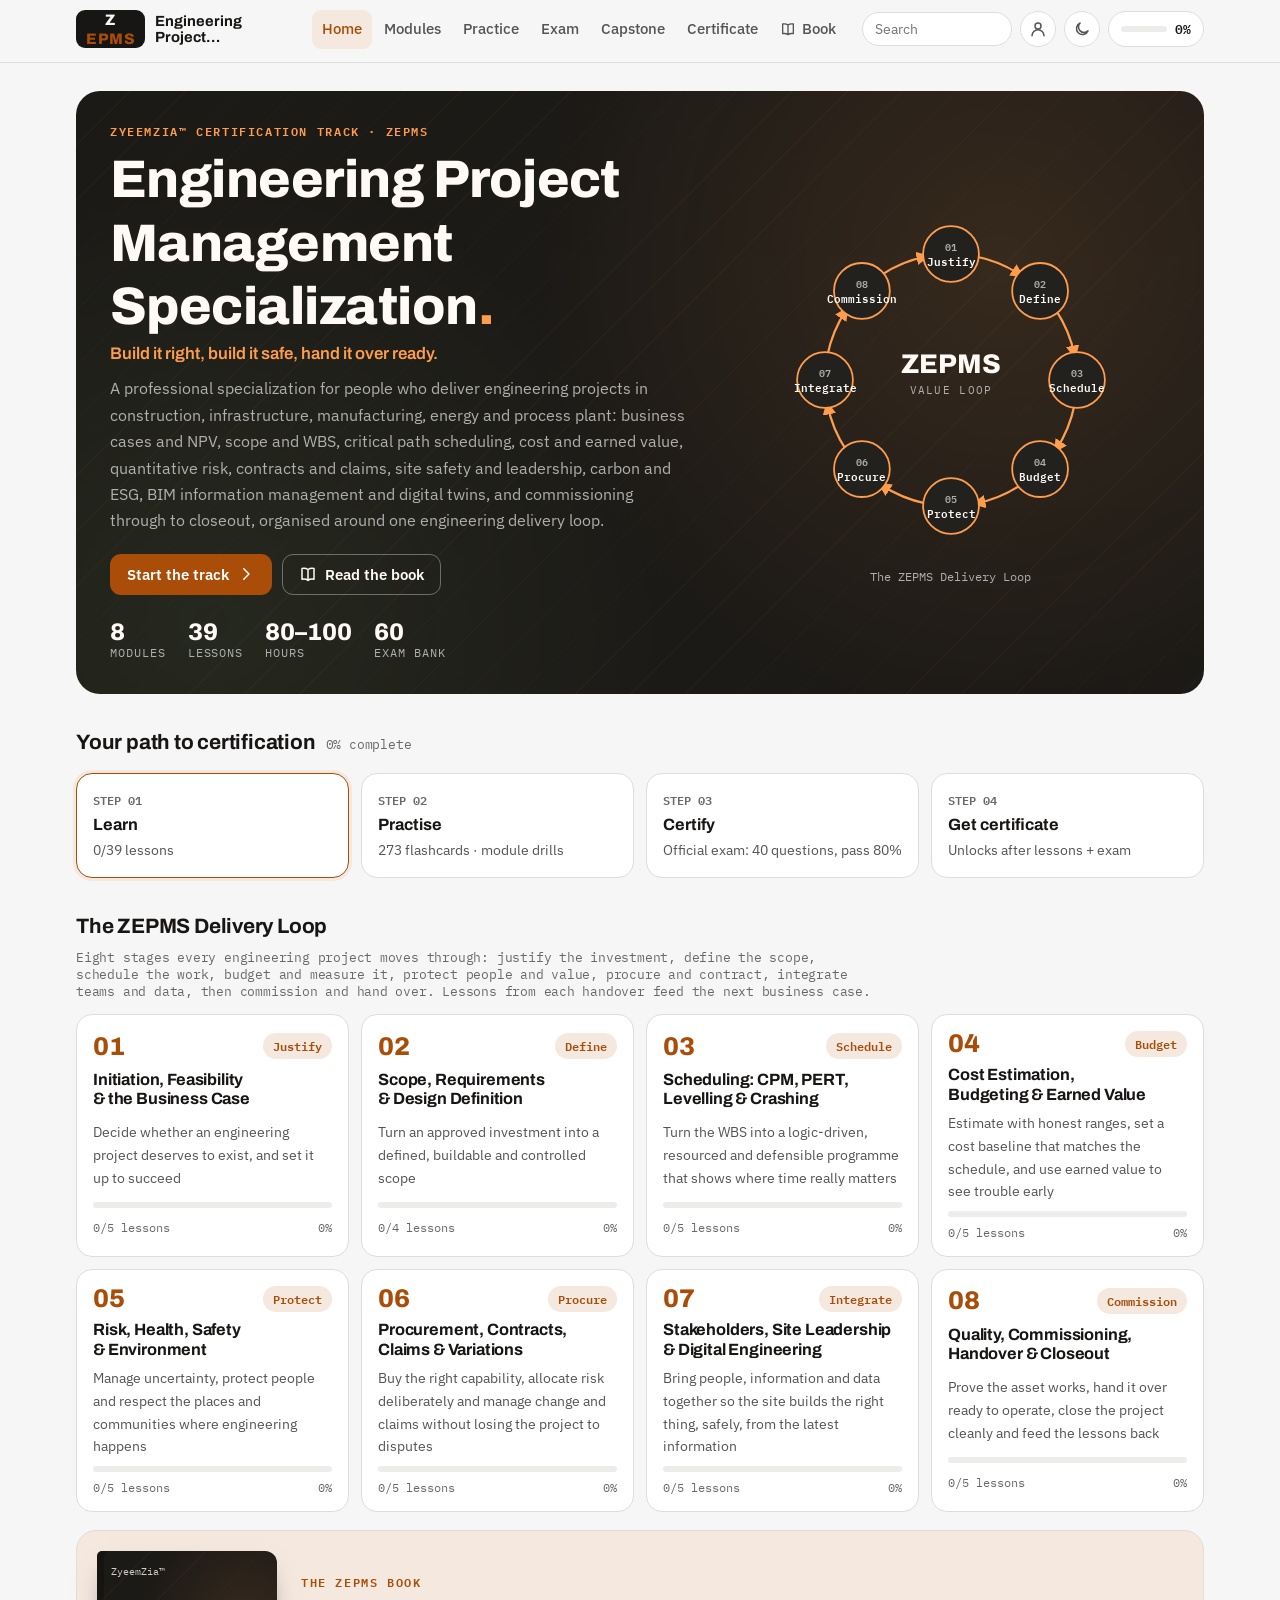
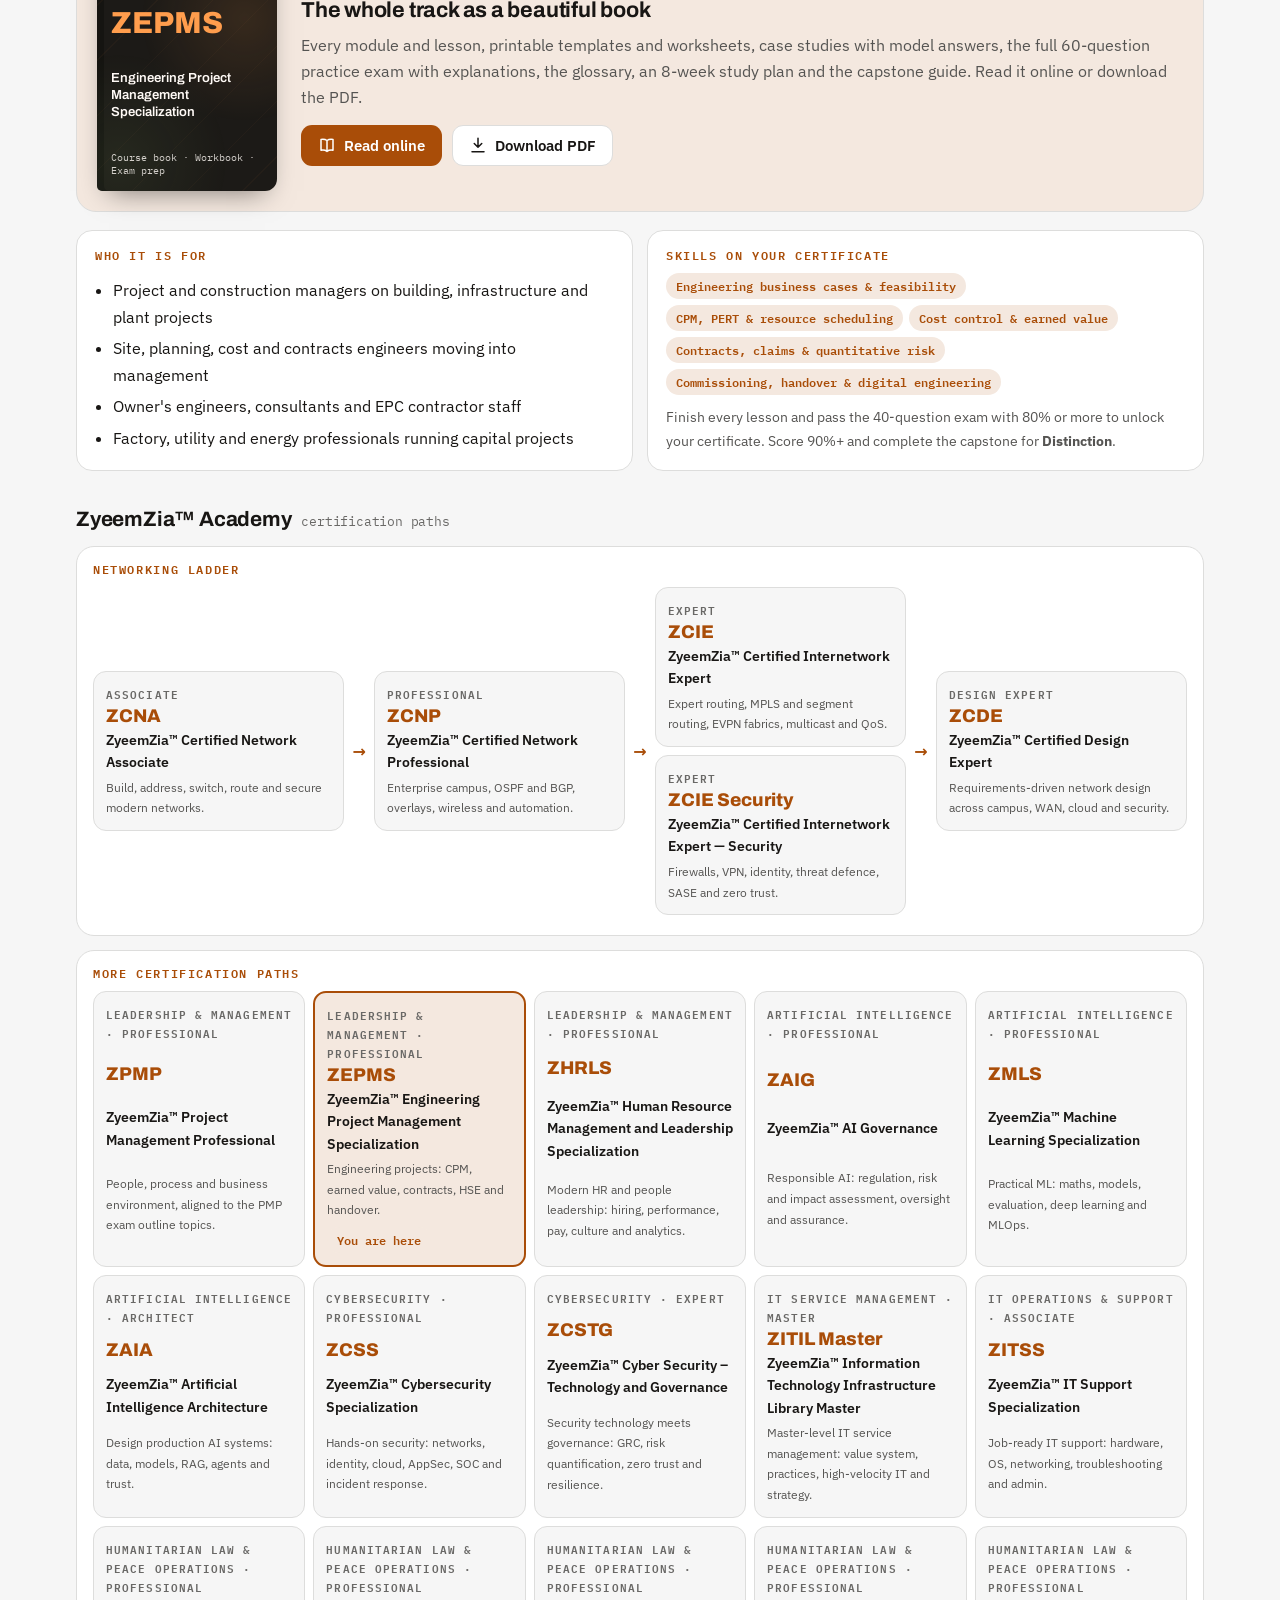
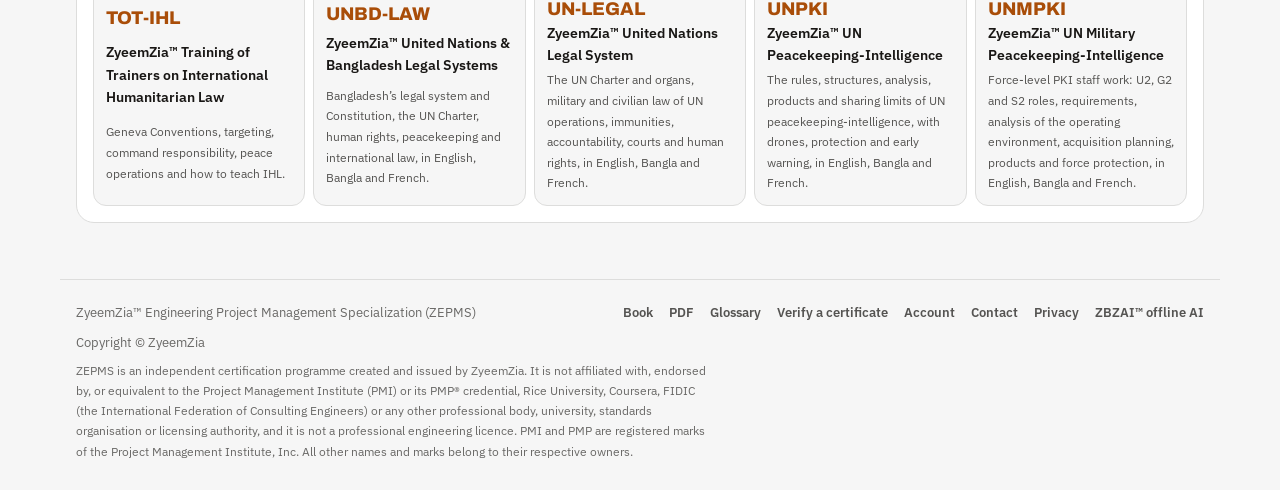
==== commit bd20f558: "Footer: link to ZBZAI offline AI" ====
--- a/index.html
+++ b/index.html
@@ -43,7 +43,7 @@
 </header>
 <main id="view" class="view" tabindex="-1"><div class="boot" aria-label="Loading the course"><i></i><i></i><i></i></div></main>
 <footer class="site-foot">
-  <div class="row"><span>ZyeemZia™ Engineering Project Management Specialization (ZEPMS)</span><span style="display:flex;gap:16px;flex-wrap:wrap"><a href="book.html" target="_blank" rel="noopener">Book</a><a href="ZEPMS-Book.pdf" download>PDF</a><a href="#glossary">Glossary</a><a href="#verify/">Verify a certificate</a><a href="#account">Account</a><a href="#contact">Contact</a><a href="privacy.html">Privacy</a></span><span>Copyright © ZyeemZia</span></div>
+  <div class="row"><span>ZyeemZia™ Engineering Project Management Specialization (ZEPMS)</span><span style="display:flex;gap:16px;flex-wrap:wrap"><a href="book.html" target="_blank" rel="noopener">Book</a><a href="ZEPMS-Book.pdf" download>PDF</a><a href="#glossary">Glossary</a><a href="#verify/">Verify a certificate</a><a href="#account">Account</a><a href="#contact">Contact</a><a href="privacy.html">Privacy</a><a href="https://zbzai.zyeemzia.com/" target="_blank" rel="noopener">ZBZAI™ offline AI</a></span><span>Copyright © ZyeemZia</span></div>
   <p class="disc" id="disc"></p>
 </footer>
 <nav class="tabbar" id="tabbar" aria-label="Main mobile"></nav>
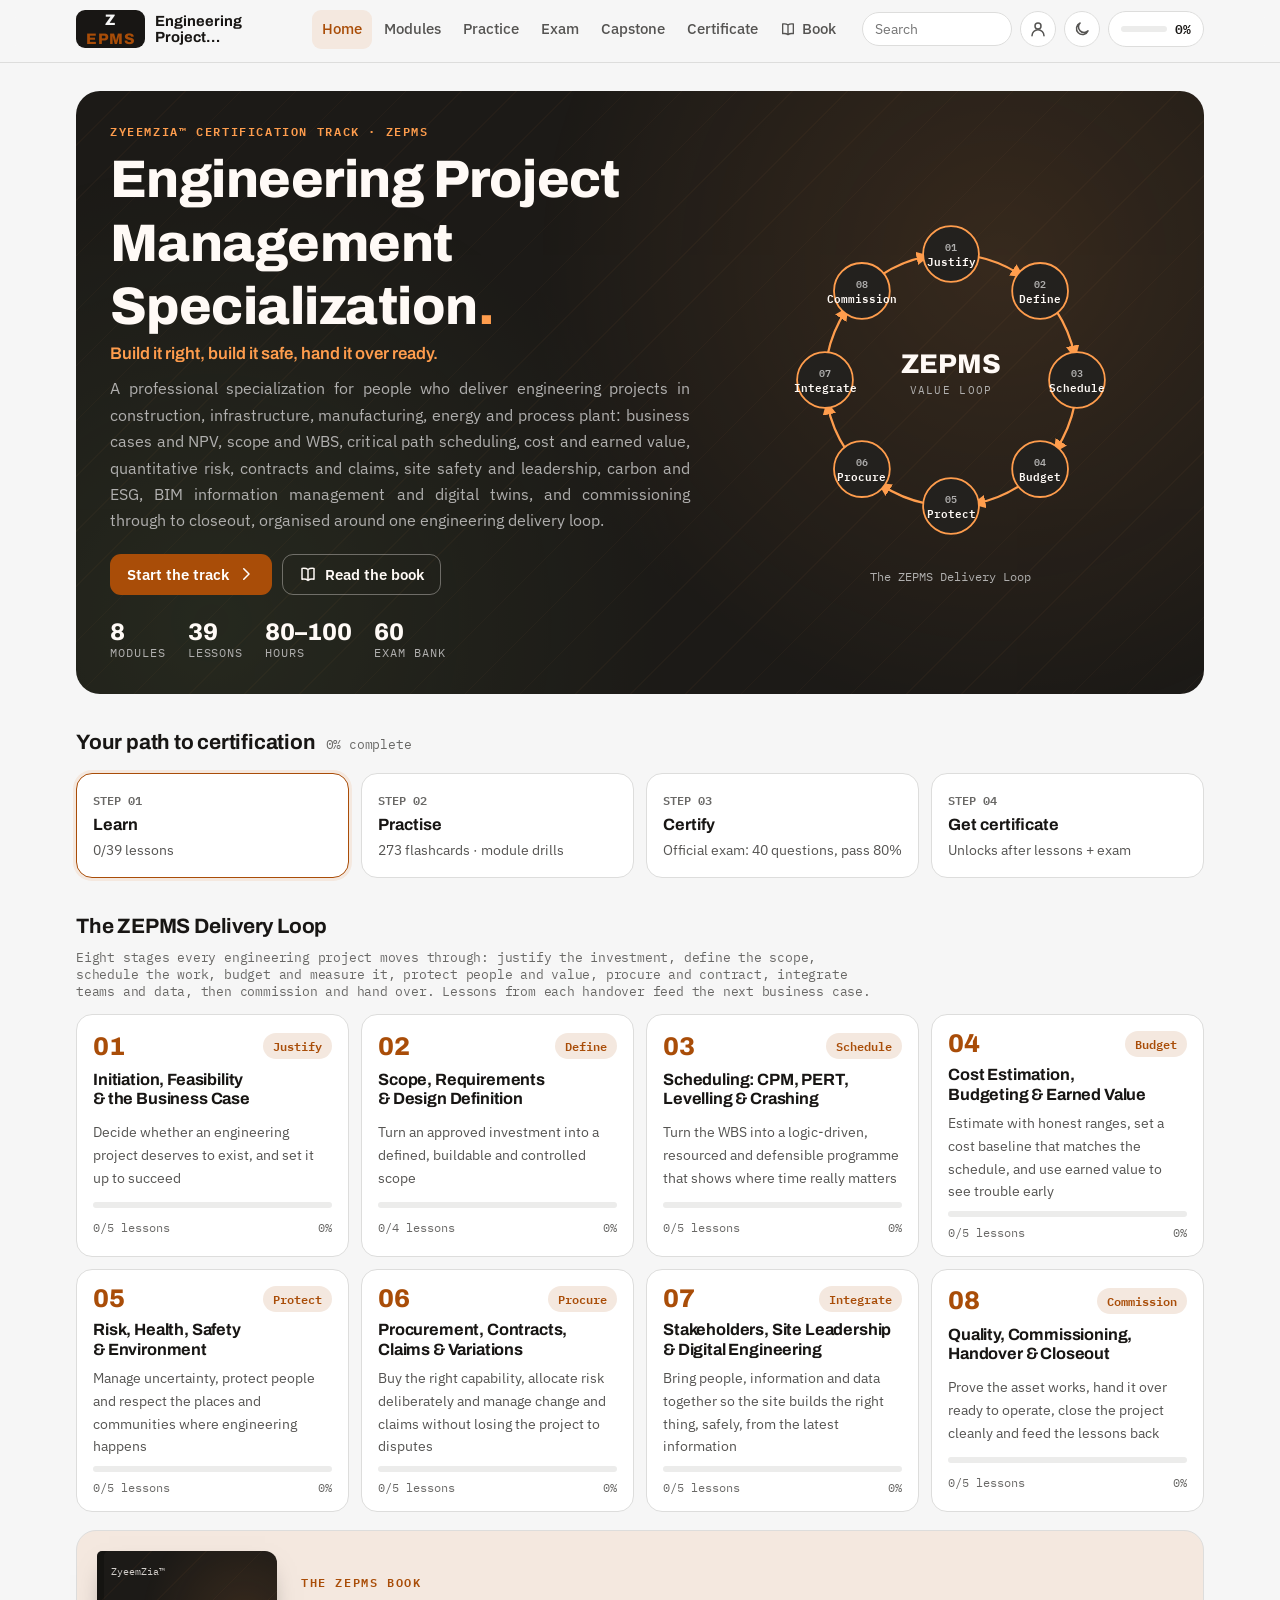
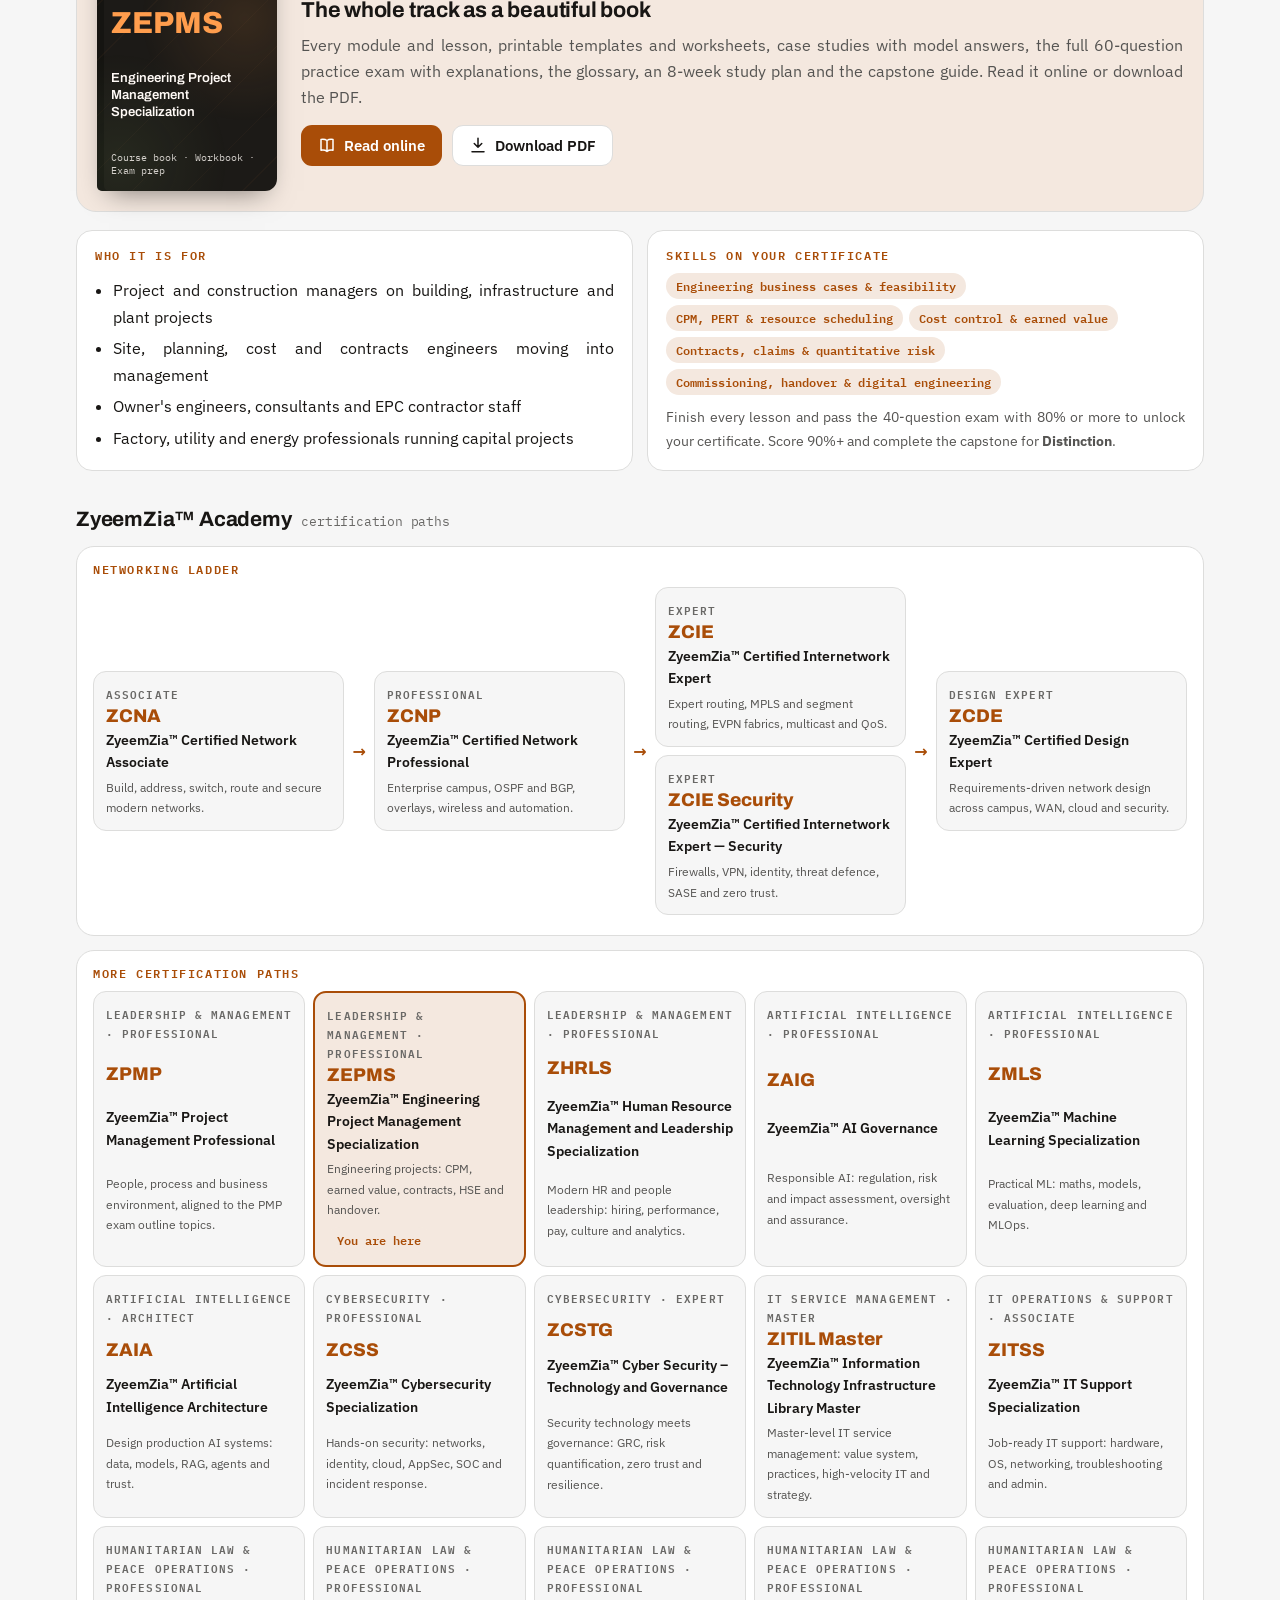
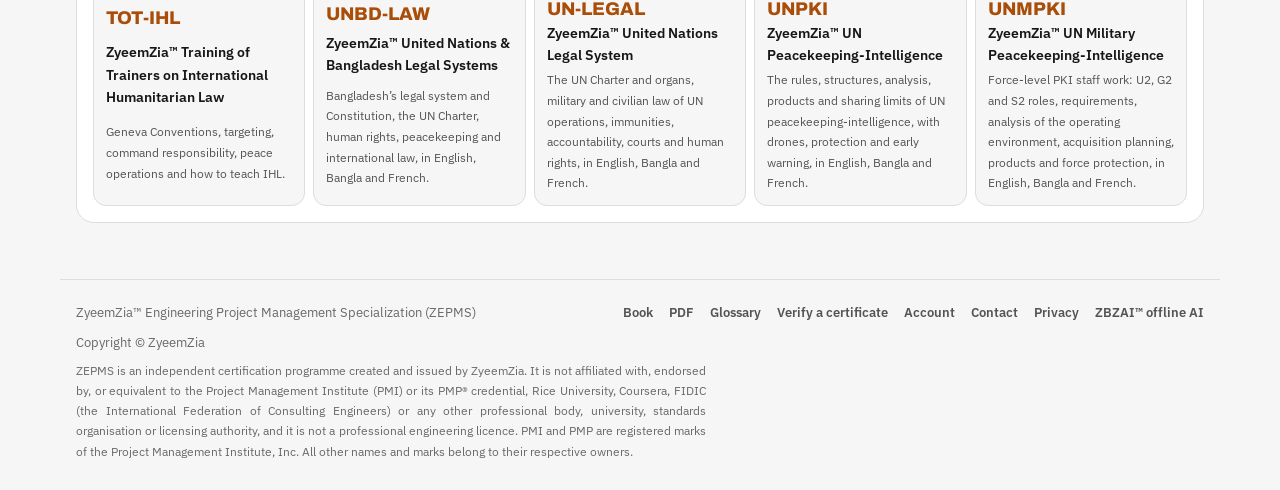
==== commit 1e7725c1: "Justified writing as the house style" ====
--- a/index.html
+++ b/index.html
@@ -50,10 +50,11 @@
 <div class="toast" id="toast" role="status" aria-live="polite" hidden></div>
 <script defer src="core.js?v=756f940ff2"></script>
 <script defer src="figures.js?v=d0575e00c2"></script>
-<script defer src="family.js?v=7f5398b318"></script>
+<script defer src="family.js?v=e2194631f1"></script>
 <script defer src="data/track.js?v=a14df67e96"></script>
 <script defer src="data/m1-4.js?v=e4609633d0"></script>
 <script defer src="data/m5-8.js?v=84c2f275ab"></script>
 <script defer src="app.js?v=317a90ee0c"></script>
+<script>/* ZyeemZia house style: justified writing. Paragraphs and list text that read left-aligned are justified; centred text, headings, buttons and columns too narrow to justify cleanly stay as they are. Copyright © ZyeemZia */(function(){var S='p,li,dd,blockquote';function j(r){if(!r||!r.querySelectorAll)return;var L=r.querySelectorAll(S);for(var i=0;i<L.length;i++){var e=L[i];if(e.getAttribute('data-zj'))continue;e.setAttribute('data-zj','1');var a=getComputedStyle(e).textAlign;if(a==='start'||a==='left'||a==='-webkit-auto'){var w=e.clientWidth;if(!w||w>=280)e.style.textAlign='justify'}}}function go(){j(document);if(!window.MutationObserver)return;new MutationObserver(function(m){for(var i=0;i<m.length;i++){var N=m[i].addedNodes;for(var k=0;k<N.length;k++){var n=N[k];if(n.nodeType===1)j(n.matches&&n.matches(S)?n.parentNode:n)}}}).observe(document.body,{childList:true,subtree:true})}if(document.readyState==='loading')document.addEventListener('DOMContentLoaded',go);else go()})()</script>
 </body>
 </html>
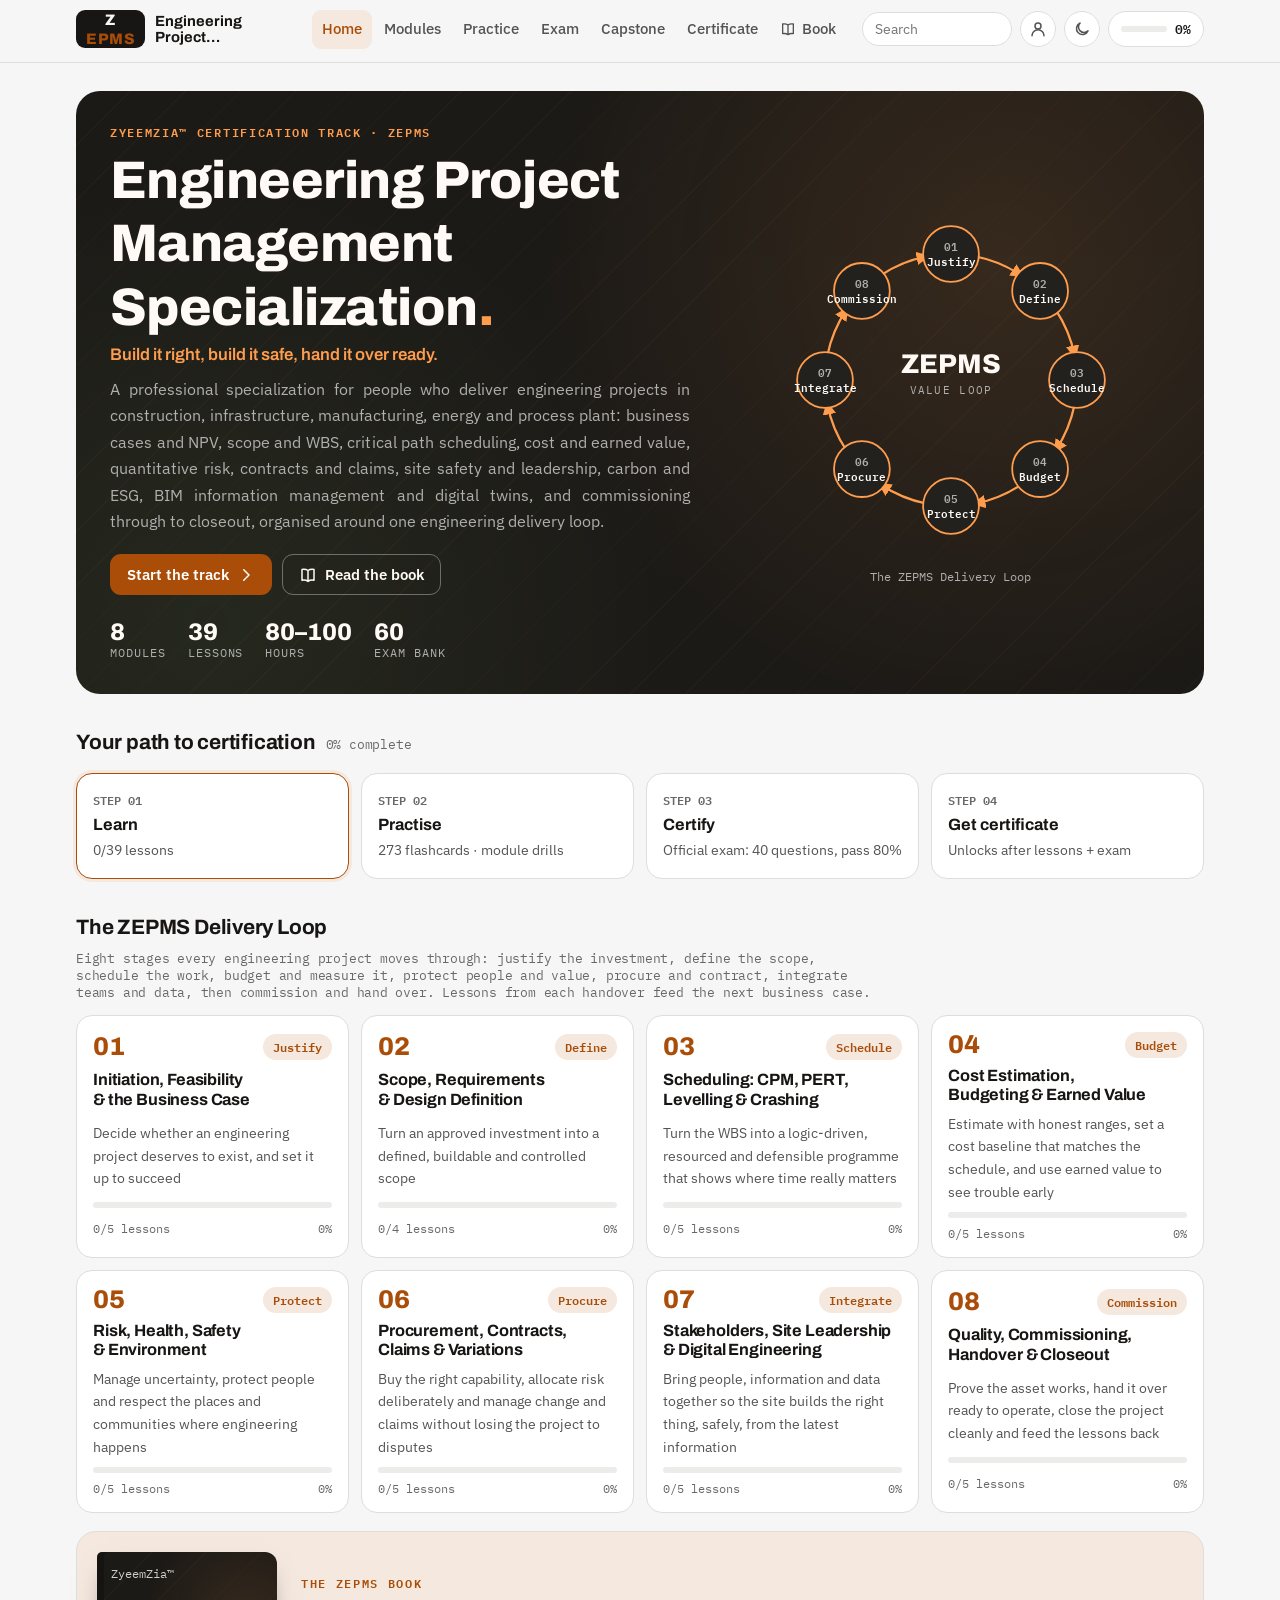
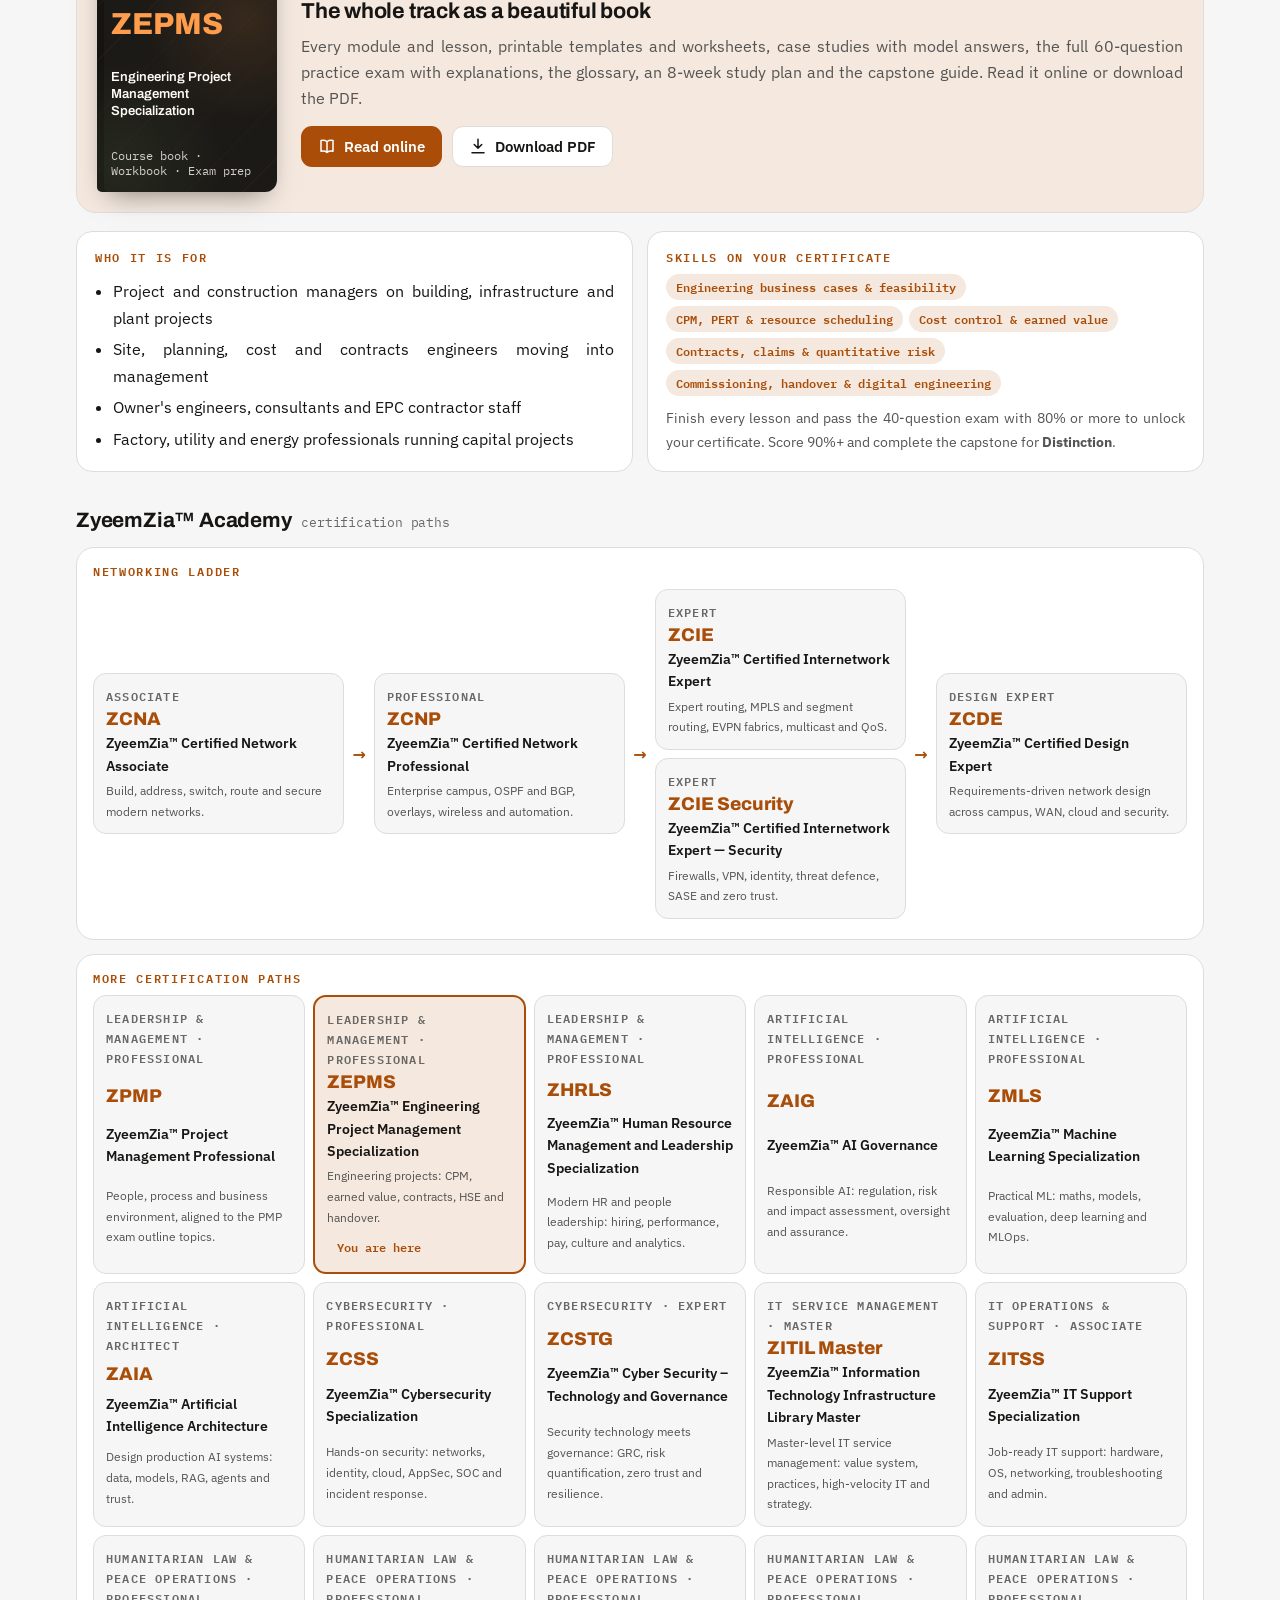
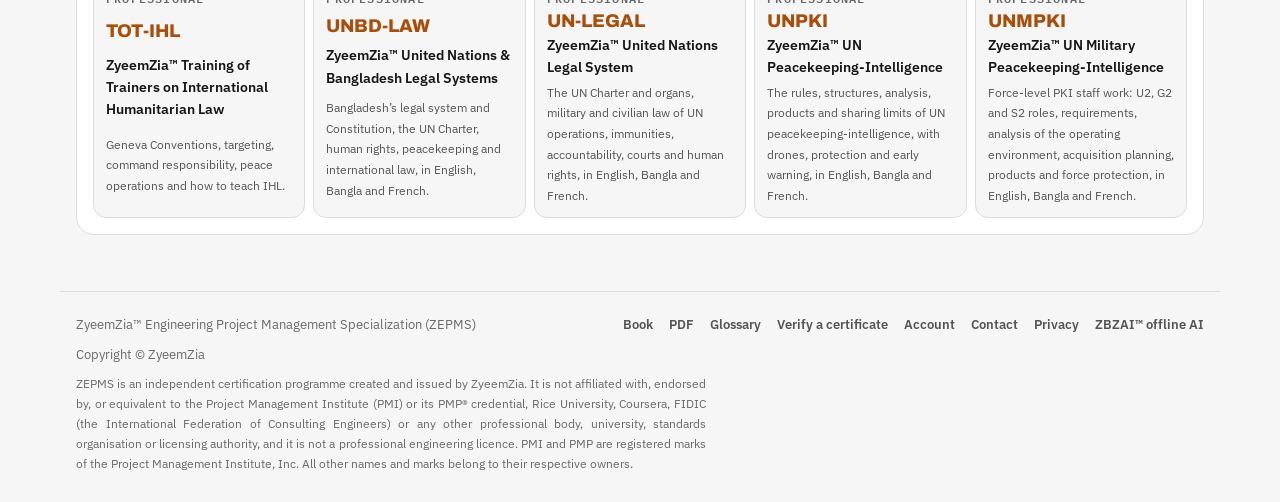
==== commit e9e219cf: "Readable sizes: 12px minimum text and even spacing" ====
--- a/index.html
+++ b/index.html
@@ -24,7 +24,7 @@
 <link rel="stylesheet" href="theme.css?v=0977061629">
 <link rel="preload" href="fonts/IBMPlexSans-400-latin-a68a20.woff2" as="font" type="font/woff2" crossorigin>
 <link rel="preload" href="fonts/Archivo-600-latin-79dc5e.woff2" as="font" type="font/woff2" crossorigin>
-<link rel="stylesheet" href="app.css?v=385b0e401c">
+<link rel="stylesheet" href="app.css?v=af9be1b363">
 </head>
 <body>
 <header class="topbar">
--- a/app.css
+++ b/app.css
@@ -1,4 +1,6 @@
 /* ZyeemZia certification engine — site styles. Colours and faces come from theme.css (per track). */
+/* Form controls use the page font; browsers otherwise fall back to Arial. */
+button, input, select, textarea { font-family: inherit; }
 * { box-sizing: border-box; }
 [hidden] { display: none !important; }
 html { -webkit-text-size-adjust: 100%; }
@@ -10,7 +12,7 @@
 p { margin: 0; }
 code { font: .9em var(--f-mono); background: var(--surface-2); padding: 1px 6px; border-radius: 5px; }
 .muted { color: var(--ink-2); }
-.eyebrow { font: 600 .72rem/1.2 var(--f-mono); letter-spacing: .14em; text-transform: uppercase; color: var(--accent); }
+.eyebrow { font: 600 .75rem/1.2 var(--f-mono); letter-spacing: .14em; text-transform: uppercase; color: var(--accent); }
 
 /* ---------- chrome ---------- */
 .topbar { position: sticky; top: 0; padding-top: env(safe-area-inset-top, 0px); z-index: 30; background: color-mix(in srgb, var(--bg) 88%, transparent); backdrop-filter: blur(10px) saturate(1.3); -webkit-backdrop-filter: blur(10px) saturate(1.3); border-bottom: 1px solid var(--line); }
@@ -20,7 +22,7 @@
 .brand-mark i { font-style: normal; color: var(--accent); }
 .brand-text { display: flex; flex-direction: column; line-height: 1.15; }
 .brand-text b { font: 700 .92rem var(--f-display); }
-.brand-text small { font: 500 .7rem var(--f-mono); color: var(--ink-2); letter-spacing: .04em; }
+.brand-text small { font: 500 .75rem var(--f-mono); color: var(--ink-2); letter-spacing: .04em; }
 .mainnav { display: flex; gap: 2px; margin-left: 8px; }
 .mainnav a { text-decoration: none; color: var(--ink-2); padding: 7px 10px; border-radius: 9px; font-weight: 500; font-size: .93rem; white-space: nowrap; display: inline-flex; gap: 6px; align-items: center; }
 .mainnav a:hover { background: var(--surface-2); color: var(--ink); }
@@ -76,14 +78,14 @@
 .hero-stats { display: flex; gap: 22px; flex-wrap: wrap; margin-top: 24px; }
 .hero-stats div { display: grid; }
 .hero-stats b { font: 800 1.5rem var(--f-display); color: var(--hero-ink); font-variant-numeric: tabular-nums; }
-.hero-stats span { font: 500 .74rem var(--f-mono); color: var(--hero-ink-2); text-transform: uppercase; letter-spacing: .08em; }
+.hero-stats span { font: 500 .75rem var(--f-mono); color: var(--hero-ink-2); text-transform: uppercase; letter-spacing: .08em; }
 .hero-sig { display: grid; justify-items: center; gap: 8px; }
 .hero-sig .sg { width: 100%; max-width: 360px; height: auto; }
 .hero-sig figcaption { font: 500 .78rem var(--f-mono); color: var(--hero-ink-2); text-align: center; }
 
 .path { display: grid; grid-template-columns: repeat(4, minmax(0, 1fr)); gap: 12px; margin-top: 18px; }
 .path-step { padding: 16px; border-radius: 16px; background: var(--surface); border: 1px solid var(--line); display: grid; gap: 6px; position: relative; }
-.path-step .n { font: 700 .74rem var(--f-mono); color: var(--ink-3); }
+.path-step .n { font: 700 .75rem var(--f-mono); color: var(--ink-3); }
 .path-step b { font: 700 1.02rem var(--f-display); }
 .path-step small { color: var(--ink-2); font-size: .85rem; }
 .path-step.done { border-color: var(--good); }
@@ -97,7 +99,7 @@
 .mod-num { font: 800 1.6rem/1 var(--f-display); color: var(--accent); }
 .mod-card h3 { font-size: 1.02rem; }
 .mod-card p { font-size: .86rem; color: var(--ink-2); }
-.mod-card .meta { display: flex; justify-content: space-between; font: 500 .74rem var(--f-mono); color: var(--ink-3); }
+.mod-card .meta { display: flex; justify-content: space-between; font: 500 .75rem var(--f-mono); color: var(--ink-3); }
 .book-banner { display: grid; grid-template-columns: 180px minmax(0, 1fr); gap: 24px; align-items: center; padding: 20px; border-radius: 20px; background: var(--accent-soft); border: 1px solid var(--line); margin-top: 18px; }
 .bb-cover { aspect-ratio: 3/4; border-radius: 5px 12px 12px 5px; background: var(--hero-bg); color: var(--hero-ink); padding: 14px; display: flex; flex-direction: column; justify-content: space-between; text-decoration: none; box-shadow: inset 7px 0 0 rgba(0,0,0,.25), 0 12px 26px -12px rgba(0,0,0,.5); position: relative; overflow: hidden; transition: transform .2s; }
 .bb-cover:hover { transform: rotate(-2deg) translateY(-3px); }
@@ -105,7 +107,7 @@
 .bb-cover > *:not(.motif) { position: relative; }
 .bb-cover b { font: 800 1.9rem/1 var(--f-display); color: var(--hero-accent); }
 .bb-cover span { font: 600 .82rem/1.3 var(--f-display); }
-.bb-cover small { font: 500 .62rem var(--f-mono); opacity: .8; }
+.bb-cover small { font: 500 .75rem var(--f-mono); opacity: .8; }
 .bb-text { display: grid; gap: 8px; min-width: 0; }
 .bb-text h2 { font-size: 1.35rem; }
 .two { display: grid; grid-template-columns: minmax(0, 1fr) minmax(0, 1fr); gap: 14px; }
@@ -136,7 +138,7 @@
 .blk-title { font-size: 1.12rem; margin-bottom: 8px; }
 .b-text { font-size: 1.04rem; }
 .callout { padding: 14px 16px; border-radius: 14px; border-left: 4px solid var(--c); background: color-mix(in srgb, var(--c) 9%, var(--surface)); }
-.callout .ct { font: 700 .72rem var(--f-mono); letter-spacing: .12em; text-transform: uppercase; color: var(--c); display: block; margin-bottom: 4px; }
+.callout .ct { font: 700 .75rem var(--f-mono); letter-spacing: .12em; text-transform: uppercase; color: var(--c); display: block; margin-bottom: 4px; }
 .callout b.h { display: block; font-family: var(--f-display); margin-bottom: 2px; }
 .callout.insight { --c: var(--accent-2); } .callout.warning { --c: var(--bad); } .callout.example { --c: var(--good); } .callout.pro { --c: var(--accent); } .callout.definition { --c: var(--ink-2); }
 .keypoints { padding: 16px 18px; border-radius: 14px; background: var(--surface); border: 1px solid var(--line); }
@@ -168,7 +170,7 @@
 .flow-i + .flow-i::after { content: ""; position: absolute; left: -7px; top: calc(50% - 4px); border: 5px solid transparent; border-left-color: var(--accent); }
 .flow-i b { font: 700 .92rem var(--f-display); }
 .flow-i span { font-size: .82rem; color: var(--ink-2); }
-.flow-i .k { font: 700 .7rem var(--f-mono); color: var(--accent); }
+.flow-i .k { font: 700 .75rem var(--f-mono); color: var(--accent); }
 .layers { display: grid; gap: 6px; }
 .layer { display: grid; grid-template-columns: 170px minmax(0, 1fr); border-radius: 12px; overflow: hidden; border: 1px solid var(--line); background: var(--surface); }
 .layer > b { background: color-mix(in srgb, var(--accent) calc(var(--d) * 1%), var(--surface)); color: var(--ink); padding: 10px 12px; font: 700 .88rem var(--f-display); display: flex; align-items: center; }
@@ -176,7 +178,7 @@
 .layer .parts span { font: 500 .8rem var(--f-mono); padding: 3px 9px; border-radius: 7px; background: var(--surface-2); border: 1px solid var(--line); }
 .formula { display: grid; grid-template-columns: repeat(auto-fill, minmax(230px, 1fr)); gap: 10px; }
 .fm { padding: 14px; border-radius: 14px; background: var(--surface); border: 1px solid var(--line); display: grid; gap: 4px; }
-.fm small { font: 600 .72rem var(--f-mono); color: var(--ink-3); text-transform: uppercase; letter-spacing: .08em; }
+.fm small { font: 600 .75rem var(--f-mono); color: var(--ink-3); text-transform: uppercase; letter-spacing: .08em; }
 .fm code { font-size: 1rem; background: var(--accent-soft); color: var(--ink); padding: 6px 10px; justify-self: start; max-width: 100%; overflow-wrap: anywhere; white-space: normal; }
 .fm p { font-size: .88rem; color: var(--ink-2); }
 .case { border-radius: 16px; border: 1px solid var(--line); background: var(--surface); overflow: hidden; }
@@ -286,19 +288,19 @@
 .sg-node circle { fill: var(--sg-node); stroke: var(--sg-accent); stroke-width: 2; transition: transform .15s; }
 .sg-node.done circle { fill: var(--sg-accent); }
 .sg-node.done text { fill: var(--sg-node); }
-.sg-node .sg-n { font-size: 11px; fill: var(--sg-ink-2); font-weight: 600; }
+.sg-node .sg-n { font-size: 12px; fill: var(--sg-ink-2); font-weight: 600; }
 .sg-node .sg-c { font-size: 12px; fill: var(--sg-ink); font-weight: 700; }
 a.sg-node:hover circle, a.sg-layer:hover rect { stroke-width: 3.5; }
 .sg-title { font: 800 30px var(--f-display) !important; fill: var(--sg-ink); }
 .sg-sub { font-size: 12px; fill: var(--sg-ink-2); letter-spacing: .12em; text-transform: uppercase; }
 .sg-layer rect { fill: var(--sg-node); stroke: var(--sg-accent); stroke-width: 1.5; }
 .sg-layer.done rect { fill: color-mix(in srgb, var(--sg-accent) 30%, var(--sg-node)); }
-.sg-layer .sg-n { font-size: 11px; fill: var(--sg-ink-2); }
+.sg-layer .sg-n { font-size: 12px; fill: var(--sg-ink-2); }
 .sg-layer .sg-c { font-size: 13px; font-weight: 700; fill: var(--sg-ink); }
-.sg-layer .sg-t { font-size: 10.5px; fill: var(--sg-ink-2); }
+.sg-layer .sg-t { font-size: 12px; fill: var(--sg-ink-2); }
 .sg-trust rect { fill: none; stroke: var(--sg-accent-2); stroke-width: 2.5; stroke-dasharray: 8 5; }
 .sg-trust.done rect { stroke-dasharray: none; }
-.sg-trust text { font-size: 11.5px; font-weight: 700; fill: var(--sg-accent-2); }
+.sg-trust text { font-size: 12px; font-weight: 700; fill: var(--sg-accent-2); }
 
 .toast { position: fixed; left: 50%; transform: translateX(-50%); bottom: calc(24px + env(safe-area-inset-bottom, 0px)); z-index: 70; background: var(--ink); color: var(--bg); padding: 10px 18px; border-radius: 12px; font-size: .92rem; max-width: calc(100% - 32px); }
 .confetti { position: fixed; inset: 0; width: 100%; height: 100%; pointer-events: none; z-index: 80; }
@@ -311,13 +313,14 @@
 @media (max-width: 860px) {
   .mainnav { display: none; }
   .tabbar { display: grid; grid-template-columns: repeat(5, minmax(0, 1fr)); position: fixed; left: 0; right: 0; bottom: 0; z-index: 40; background: var(--surface); border-top: 1px solid var(--line); padding-bottom: env(safe-area-inset-bottom, 0px); padding-left: env(safe-area-inset-left, 0px); padding-right: env(safe-area-inset-right, 0px); }
-  .tabbar a { display: flex; flex-direction: column; align-items: center; gap: 2px; padding: 8px 2px 7px; text-decoration: none; color: var(--ink-2); font-size: .7rem; font-weight: 600; }
+  .tabbar a { display: flex; flex-direction: column; align-items: center; gap: 2px; padding: 8px 2px 7px; text-decoration: none; color: var(--ink-2); font-size: .75rem; font-weight: 600; }
   .tabbar a[aria-current="page"] { color: var(--accent); }
   .site-foot { padding-bottom: calc(84px + env(safe-area-inset-bottom, 0px)); }
   .toast { bottom: calc(80px + env(safe-area-inset-bottom, 0px)); }
   .hero { grid-template-columns: 1fr; padding: 24px; }
   .path, .rules { grid-template-columns: repeat(2, minmax(0, 1fr)); }
-  .two { grid-template-columns: 1fr; }
+  .two { grid-template-columns: minmax(0, 1fr); }
+  .list-card .chip { white-space: normal; }
 }
 @media (max-width: 560px) {
   .mod-grid { grid-template-columns: 1fr; }
@@ -354,7 +357,7 @@
 .sn-in input { padding: 11px 14px; border-radius: 11px; border: 1px solid var(--line); background: var(--bg); color: var(--ink); font: 600 1.05rem var(--f-mono); }
 .sn-grid { display: grid; grid-template-columns: repeat(auto-fill, minmax(170px, 1fr)); gap: 8px; }
 .sn-grid div { padding: 10px 12px; border-radius: 10px; background: var(--surface-2); display: grid; gap: 2px; min-width: 0; }
-.sn-grid small { font: 600 .7rem var(--f-mono); color: var(--ink-3); text-transform: uppercase; letter-spacing: .06em; }
+.sn-grid small { font: 600 .75rem var(--f-mono); color: var(--ink-3); text-transform: uppercase; letter-spacing: .06em; }
 .sn-grid b { font: 600 .95rem var(--f-mono); overflow-wrap: anywhere; }
 /* ---------- academy ladder ---------- */
 .academy { display: grid; grid-template-columns: minmax(0, 2.4fr) minmax(0, 1fr); gap: 14px; }
@@ -371,7 +374,7 @@
 .ac-card.soon b { color: var(--ink-2); }
 .ac-card.soon .chip { justify-self: start; }
 .ac-card b { font: 800 1.15rem var(--f-display); color: var(--accent); }
-.ac-lv { font: 600 .68rem var(--f-mono); text-transform: uppercase; letter-spacing: .1em; color: var(--ink-3); }
+.ac-lv { font: 600 .75rem var(--f-mono); text-transform: uppercase; letter-spacing: .1em; color: var(--ink-3); }
 .ac-n { font-size: .85rem; font-weight: 600; }
 .ac-card small { font-size: .78rem; color: var(--ink-2); }
 .ac-card .chip { justify-self: start; margin-top: 4px; }
@@ -383,7 +386,7 @@
 .sg-node rect, .sg-node polygon { fill: var(--sg-node); stroke: var(--sg-accent); stroke-width: 2; }
 .sg-node.done rect, .sg-node.done polygon { fill: color-mix(in srgb, var(--sg-accent) 35%, var(--sg-node)); }
 .sg-path text, .sg-hex text, .sg-blueprint text { text-anchor: middle; }
-.sg-path .sg-n, .sg-hex .sg-n, .sg-blueprint .sg-n { font-size: 10px; fill: var(--sg-ink-2); letter-spacing: .08em; }
+.sg-path .sg-n, .sg-hex .sg-n, .sg-blueprint .sg-n { font-size: 12px; fill: var(--sg-ink-2); letter-spacing: .08em; }
 .sg-path .sg-c, .sg-hex .sg-c, .sg-blueprint .sg-c { font-size: 12.5px; font-weight: 700; fill: var(--sg-ink); }
 a.sg-node:hover rect, a.sg-node:hover polygon { stroke-width: 3.5; }
 .sg-dim { stroke: var(--sg-accent-2); stroke-width: 1.2; }
@@ -480,41 +483,41 @@
 .fig .k-attacker .ic { stroke: var(--bad); } .fig .k-attacker .f-soft { fill: var(--bad-soft); }
 .fig .k-cloud .ic, .fig .k-model .ic { stroke: var(--accent-2); } .fig .k-cloud .f-soft, .fig .k-model .f-soft { fill: var(--accent-2-soft); } .fig .k-model .f-ac { fill: var(--accent-2); }
 .fig .lbl { font-size: 13px; font-weight: 700; text-anchor: middle; }
-.fig .sub { font: 11px var(--f-mono); fill: var(--ink-2); text-anchor: middle; }
+.fig .sub { font: 12px var(--f-mono); fill: var(--ink-2); text-anchor: middle; }
 .fig .lnk { stroke: var(--ink-3); stroke-width: 2.2; fill: none; }
 .fig .lnk.dashed { stroke-dasharray: 7 5; } .fig .lnk.wireless { stroke-dasharray: 2 6; stroke-linecap: round; }
 .fig .lnk.tunnel { stroke: var(--accent-2); stroke-width: 3; stroke-dasharray: 10 6; } .fig .lnk.bold { stroke-width: 4.5; } .fig .lnk.attack { stroke: var(--bad); stroke-dasharray: 7 5; }
-.fig .lnk-t { font: 10.5px var(--f-mono); fill: var(--ink-2); text-anchor: middle; }
-.fig .lnk-e { font: 600 10px var(--f-mono); fill: var(--accent); text-anchor: middle; }
+.fig .lnk-t { font: 12px var(--f-mono); fill: var(--ink-2); text-anchor: middle; }
+.fig .lnk-e { font: 600 12px var(--f-mono); fill: var(--accent); text-anchor: middle; }
 .fig .zone rect { fill: var(--surface-2); stroke: var(--line); stroke-width: 1.5; stroke-dasharray: 6 5; }
 .fig .zone.t-accent rect { fill: var(--accent-soft); stroke: var(--accent); } .fig .zone.t-warn rect { fill: var(--warn-soft); stroke: var(--warn); }
 .fig .zone.t-bad rect { fill: var(--bad-soft); stroke: var(--bad); } .fig .zone.t-good rect { fill: var(--good-soft); stroke: var(--good); }
-.fig .zone-t { font: 700 10px var(--f-mono); letter-spacing: .1em; text-transform: uppercase; fill: var(--ink-2); }
+.fig .zone-t { font: 700 12px var(--f-mono); letter-spacing: .1em; text-transform: uppercase; fill: var(--ink-2); }
 /* sequence */
 .fig .life { stroke: var(--line); stroke-width: 2; stroke-dasharray: 4 5; }
 .fig .actor { fill: var(--accent-soft); stroke: var(--accent); stroke-width: 1.5; }
 .fig .actor-t { font-size: 13px; font-weight: 700; text-anchor: middle; }
 .fig .msg { stroke: var(--ink-2); stroke-width: 2; fill: none; } .fig .msg.reply { stroke-dasharray: 6 4; }
 .fig .msg-t { font-size: 12.5px; font-weight: 600; text-anchor: middle; }
-.fig .msg-n { font: 10.5px var(--f-mono); fill: var(--ink-3); text-anchor: middle; }
-.fig .seq-n { fill: var(--accent); } .fig .seq-nt { font: 700 9.5px var(--f-mono); fill: var(--accent-ink); text-anchor: middle; }
+.fig .msg-n { font: 12px var(--f-mono); fill: var(--ink-3); text-anchor: middle; }
+.fig .seq-n { fill: var(--accent); } .fig .seq-nt { font: 700 12px var(--f-mono); fill: var(--accent-ink); text-anchor: middle; }
 /* packet */
 .fig .pk { fill: var(--accent-soft); stroke: var(--surface); stroke-width: 2; } .fig .pk.alt { fill: var(--surface-2); }
-.fig .pk-t { font-weight: 700; text-anchor: middle; } .fig .pk-b { font: 9.5px var(--f-mono); fill: var(--ink-3); text-anchor: middle; }
-.fig .bit-t { font: 10px var(--f-mono); fill: var(--ink-3); } .fig .bit-k { stroke: var(--line); stroke-width: 1; }
+.fig .pk-t { font-weight: 700; text-anchor: middle; } .fig .pk-b { font: 12px var(--f-mono); fill: var(--ink-3); text-anchor: middle; }
+.fig .bit-t { font: 12px var(--f-mono); fill: var(--ink-3); } .fig .bit-k { stroke: var(--line); stroke-width: 1; }
 /* cycle */
 .fig .cyc-ring { fill: none; stroke: var(--line); stroke-width: 1; stroke-dasharray: 2 6; }
 .fig .cyc-arc { fill: none; stroke: var(--accent); stroke-width: 2.4; stroke-linecap: round; } .fig-cycle .arw { fill: var(--accent); }
 .fig .cyc-p { fill: var(--surface); stroke: var(--accent); stroke-width: 1.8; }
 .fig .cyc-t { font-size: 13px; font-weight: 700; text-anchor: middle; }
-.fig .cyc-n { fill: var(--accent); } .fig .cyc-nt { font: 700 11px var(--f-mono); fill: var(--accent-ink); text-anchor: middle; }
+.fig .cyc-n { fill: var(--accent); } .fig .cyc-nt { font: 700 12px var(--f-mono); fill: var(--accent-ink); text-anchor: middle; }
 .fig .cyc-c { fill: var(--accent-soft); } .fig .cyc-ct { font-size: 14px; font-weight: 800; fill: var(--accent); text-anchor: middle; }
 .fig-legend { margin: 12px 0 0; padding-left: 1.4em; display: grid; gap: 4px; font-size: .9rem; color: var(--ink-2); }
 .fig-legend b { color: var(--ink); }
 /* chart */
 .fig .grid { stroke: var(--line); stroke-width: 1; } .fig .grid.zero { stroke: var(--ink-3); }
-.fig .ax-t { font: 11px var(--f-mono); fill: var(--ink-2); text-anchor: middle; } .fig .ax-l { font: 600 11px var(--f-body); fill: var(--ink-2); text-anchor: middle; }
-.fig .val { font: 600 10.5px var(--f-mono); fill: var(--ink); text-anchor: middle; } .fig .lg-t { font-size: 12px; fill: var(--ink-2); }
+.fig .ax-t { font: 12px var(--f-mono); fill: var(--ink-2); text-anchor: middle; } .fig .ax-l { font: 600 12px var(--f-body); fill: var(--ink-2); text-anchor: middle; }
+.fig .val { font: 600 12px var(--f-mono); fill: var(--ink); text-anchor: middle; } .fig .lg-t { font-size: 12px; fill: var(--ink-2); }
 .fig .cbar.s0, .fig .dot.s0 { fill: var(--accent); } .fig .cbar.s1, .fig .dot.s1 { fill: var(--accent-2); } .fig .cbar.s2, .fig .dot.s2 { fill: var(--warn); } .fig .cbar.s3, .fig .dot.s3 { fill: var(--ink-3); }
 .fig .ln { fill: none; stroke-width: 2.6; stroke-linejoin: round; } .fig .ln.s0 { stroke: var(--accent); } .fig .ln.s1 { stroke: var(--accent-2); } .fig .ln.s2 { stroke: var(--warn); } .fig .ln.s3 { stroke: var(--ink-3); }
 /* timeline */
@@ -522,7 +525,7 @@
 .tl::before { content: ""; position: absolute; left: 6px; right: 6px; top: 7px; height: 3px; border-radius: 3px; background: linear-gradient(90deg, var(--accent), var(--accent-2)); }
 .tl li { position: relative; min-width: 0; }
 .tl li::before { content: ""; position: absolute; top: -21px; left: 0; width: 11px; height: 11px; border-radius: 50%; background: var(--surface); border: 3px solid var(--accent); }
-.tl-when { display: block; font: 700 .72rem var(--f-mono); letter-spacing: .06em; color: var(--accent); text-transform: uppercase; }
+.tl-when { display: block; font: 700 .75rem var(--f-mono); letter-spacing: .06em; color: var(--accent); text-transform: uppercase; }
 .tl b { display: block; font-family: var(--f-display); font-size: .95rem; line-height: 1.3; margin: 2px 0 3px; }
 .tl p { margin: 0; font-size: .86rem; color: var(--ink-2); line-height: 1.45; }
 .tl.tl-v { grid-template-columns: minmax(0, 1fr); padding: 0 0 0 26px; gap: 12px; }
@@ -531,13 +534,13 @@
 /* matrix */
 .mx { display: grid; grid-template-columns: 26px minmax(0, 1fr); gap: 6px 8px; }
 .mx-y { display: flex; align-items: center; justify-content: center; }
-.mx-y span { writing-mode: vertical-rl; transform: rotate(180deg); font: 700 .7rem var(--f-mono); letter-spacing: .1em; text-transform: uppercase; color: var(--ink-3); white-space: nowrap; }
+.mx-y span { writing-mode: vertical-rl; transform: rotate(180deg); font: 700 .75rem var(--f-mono); letter-spacing: .1em; text-transform: uppercase; color: var(--ink-3); white-space: nowrap; }
 .mx-grid { display: grid; grid-template-columns: minmax(0, 1fr) minmax(0, 1fr); gap: 8px; }
 .mx-q { border: 1px solid var(--line); border-radius: 12px; padding: 12px 14px; background: var(--surface-2); min-width: 0; }
 .mx-q.q1 { background: var(--accent-soft); border-color: var(--accent); }
 .mx-q b { display: block; font-family: var(--f-display); font-size: .95rem; margin-bottom: 4px; }
 .mx-q ul { margin: 0; padding-left: 1.1em; font-size: .86rem; color: var(--ink-2); line-height: 1.45; }
-.mx-x { grid-column: 2; text-align: center; font: 700 .7rem var(--f-mono); letter-spacing: .1em; text-transform: uppercase; color: var(--ink-3); }
+.mx-x { grid-column: 2; text-align: center; font: 700 .75rem var(--f-mono); letter-spacing: .1em; text-transform: uppercase; color: var(--ink-3); }
 /* tree */
 .tree, .tree ul { list-style: none; margin: 0; padding: 0; display: flex; justify-content: center; }
 /* as wide as the space allows, never narrower than its words; wider trees scroll from the left edge */
@@ -576,4 +579,4 @@
   .tree > li::before, .tree > li::after { display: none !important; }
   .tr-n { display: inline-block; text-align: left; max-width: 100%; }
 }
-.fig:has(.fig-scroll.more)::after { content: "↔  Swipe sideways to see the whole diagram"; display: block; margin-top: 8px; font: 600 .72rem var(--f-mono); letter-spacing: .04em; color: var(--ink-3); }
+.fig:has(.fig-scroll.more)::after { content: "↔  Swipe sideways to see the whole diagram"; display: block; margin-top: 8px; font: 600 .75rem var(--f-mono); letter-spacing: .04em; color: var(--ink-3); }
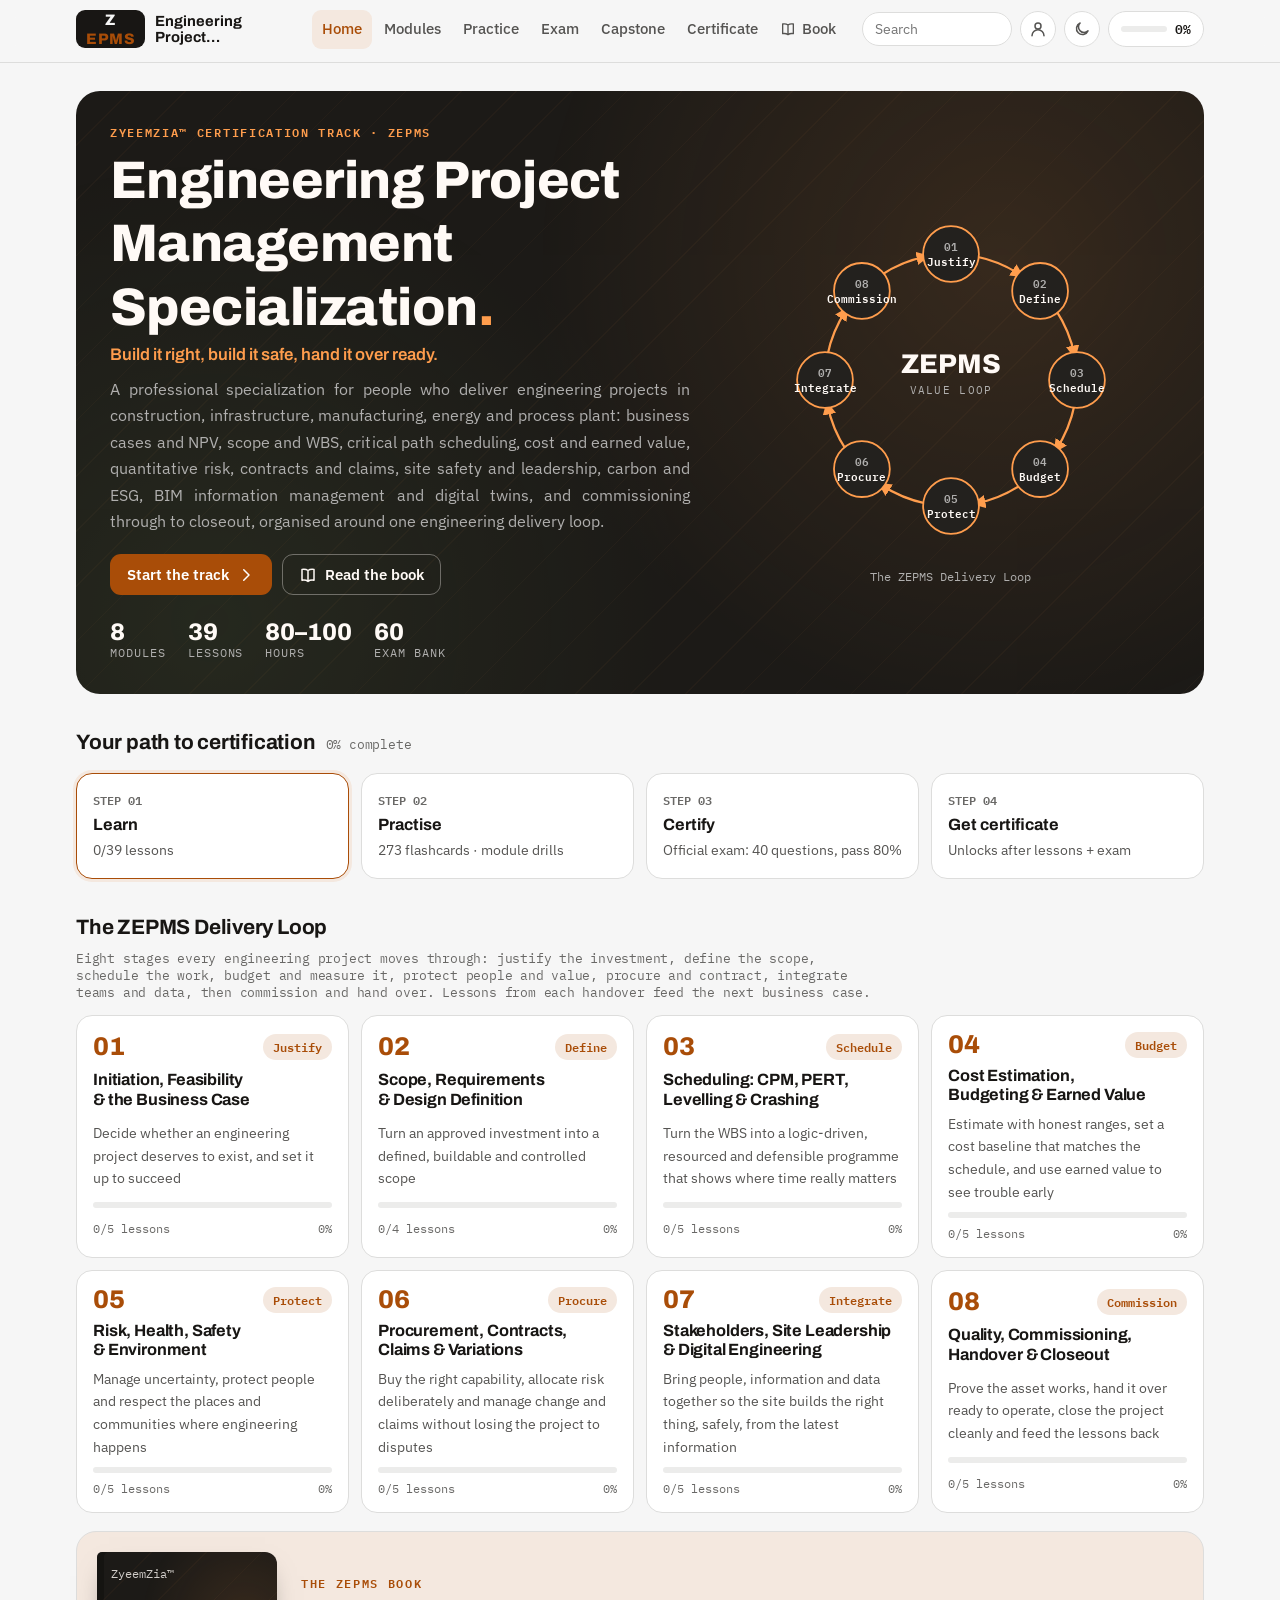
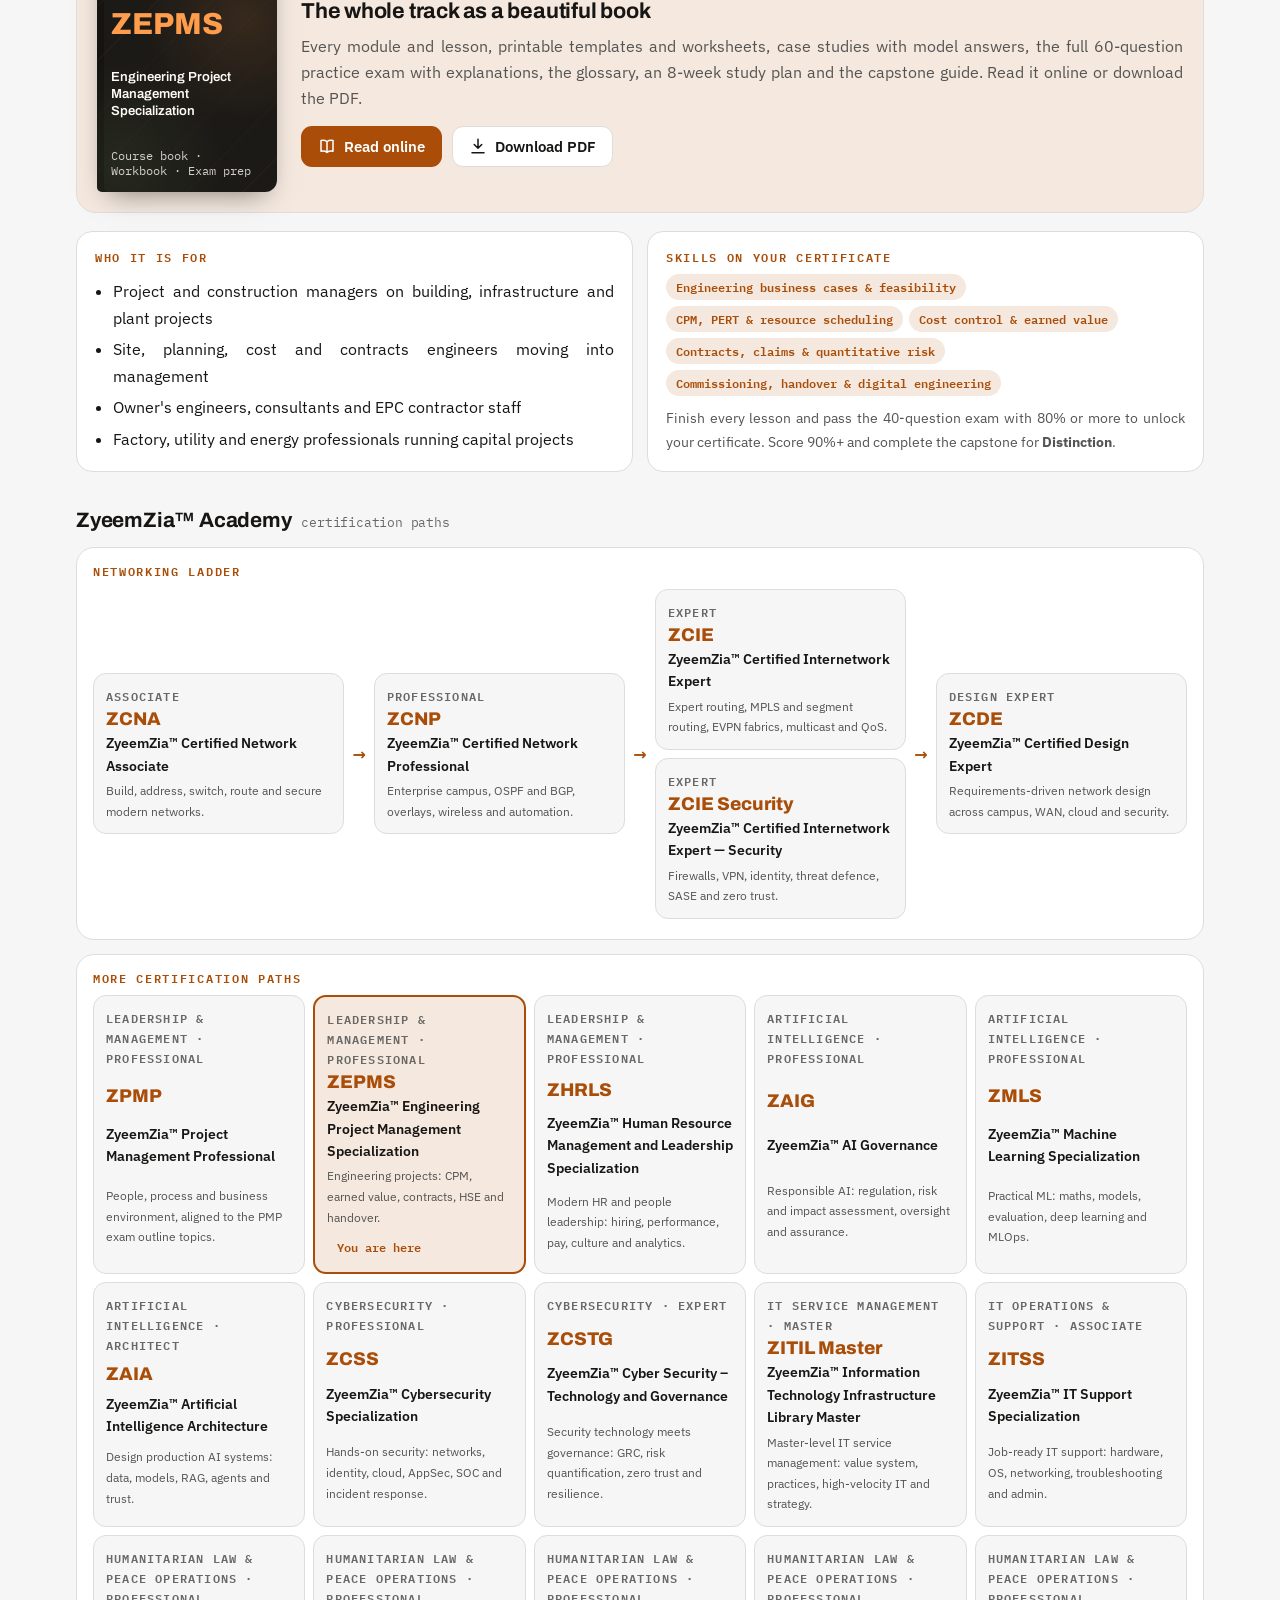
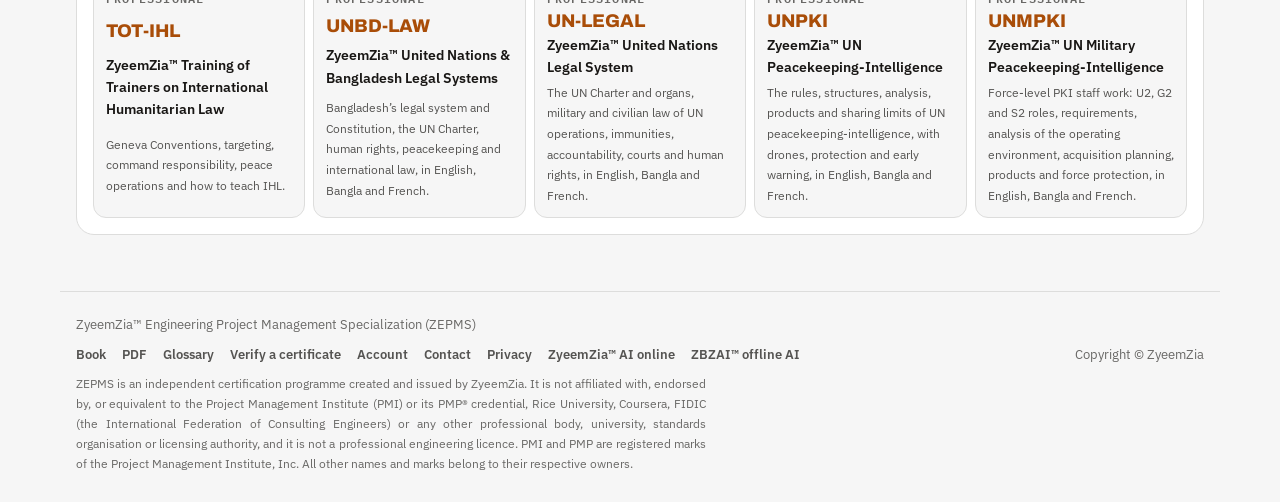
==== commit 43099569: "Footer: ZyeemZia AI online and ZBZAI offline AI links side by side" ====
--- a/index.html
+++ b/index.html
@@ -24,7 +24,7 @@
 <link rel="stylesheet" href="theme.css?v=0977061629">
 <link rel="preload" href="fonts/IBMPlexSans-400-latin-a68a20.woff2" as="font" type="font/woff2" crossorigin>
 <link rel="preload" href="fonts/Archivo-600-latin-79dc5e.woff2" as="font" type="font/woff2" crossorigin>
-<link rel="stylesheet" href="app.css?v=af9be1b363">
+<link rel="stylesheet" href="app.css?v=2059a68e38">
 </head>
 <body>
 <header class="topbar">
@@ -43,7 +43,7 @@
 </header>
 <main id="view" class="view" tabindex="-1"><div class="boot" aria-label="Loading the course"><i></i><i></i><i></i></div></main>
 <footer class="site-foot">
-  <div class="row"><span>ZyeemZia™ Engineering Project Management Specialization (ZEPMS)</span><span style="display:flex;gap:16px;flex-wrap:wrap"><a href="book.html" target="_blank" rel="noopener">Book</a><a href="ZEPMS-Book.pdf" download>PDF</a><a href="#glossary">Glossary</a><a href="#verify/">Verify a certificate</a><a href="#account">Account</a><a href="#contact">Contact</a><a href="privacy.html">Privacy</a><a href="https://zbzai.zyeemzia.com/" target="_blank" rel="noopener">ZBZAI™ offline AI</a></span><span>Copyright © ZyeemZia</span></div>
+  <div class="row"><span>ZyeemZia™ Engineering Project Management Specialization (ZEPMS)</span><span style="display:flex;gap:16px;flex-wrap:wrap"><a href="book.html" target="_blank" rel="noopener">Book</a><a href="ZEPMS-Book.pdf" download>PDF</a><a href="#glossary">Glossary</a><a href="#verify/">Verify a certificate</a><a href="#account">Account</a><a href="#contact">Contact</a><a href="privacy.html">Privacy</a><a href="https://ai.zyeemzia.com/" target="_blank" rel="noopener">ZyeemZia™ AI online</a><a href="https://zbzai.zyeemzia.com/" target="_blank" rel="noopener">ZBZAI™ offline AI</a></span><span>Copyright © ZyeemZia</span></div>
   <p class="disc" id="disc"></p>
 </footer>
 <nav class="tabbar" id="tabbar" aria-label="Main mobile"></nav>
--- a/app.css
+++ b/app.css
@@ -1,6 +1,8 @@
 /* ZyeemZia certification engine — site styles. Colours and faces come from theme.css (per track). */
 /* Form controls use the page font; browsers otherwise fall back to Arial. */
 button, input, select, textarea { font-family: inherit; }
+/* Small print never drops below 12px on screen. */
+small { font-size: max(12px, .85em); }
 * { box-sizing: border-box; }
 [hidden] { display: none !important; }
 html { -webkit-text-size-adjust: 100%; }
@@ -12,7 +14,7 @@
 p { margin: 0; }
 code { font: .9em var(--f-mono); background: var(--surface-2); padding: 1px 6px; border-radius: 5px; }
 .muted { color: var(--ink-2); }
-.eyebrow { font: 600 .75rem/1.2 var(--f-mono); letter-spacing: .14em; text-transform: uppercase; color: var(--accent); }
+.eyebrow { font: 600 max(12px, .75rem)/1.2 var(--f-mono); letter-spacing: .14em; text-transform: uppercase; color: var(--accent); }
 
 /* ---------- chrome ---------- */
 .topbar { position: sticky; top: 0; padding-top: env(safe-area-inset-top, 0px); z-index: 30; background: color-mix(in srgb, var(--bg) 88%, transparent); backdrop-filter: blur(10px) saturate(1.3); -webkit-backdrop-filter: blur(10px) saturate(1.3); border-bottom: 1px solid var(--line); }
@@ -22,7 +24,7 @@
 .brand-mark i { font-style: normal; color: var(--accent); }
 .brand-text { display: flex; flex-direction: column; line-height: 1.15; }
 .brand-text b { font: 700 .92rem var(--f-display); }
-.brand-text small { font: 500 .75rem var(--f-mono); color: var(--ink-2); letter-spacing: .04em; }
+.brand-text small { font: 500 max(12px, .75rem) var(--f-mono); color: var(--ink-2); letter-spacing: .04em; }
 .mainnav { display: flex; gap: 2px; margin-left: 8px; }
 .mainnav a { text-decoration: none; color: var(--ink-2); padding: 7px 10px; border-radius: 9px; font-weight: 500; font-size: .93rem; white-space: nowrap; display: inline-flex; gap: 6px; align-items: center; }
 .mainnav a:hover { background: var(--surface-2); color: var(--ink); }
@@ -40,7 +42,7 @@
 .site-foot { max-width: 1160px; margin: 0 auto; padding-block: 22px 28px; padding-left: max(16px, env(safe-area-inset-left, 0px)); padding-right: max(16px, env(safe-area-inset-right, 0px)); border-top: 1px solid var(--line); color: var(--ink-3); font-size: .82rem; display: grid; gap: 8px; }
 .site-foot .row { display: flex; gap: 8px 18px; flex-wrap: wrap; justify-content: space-between; }
 .site-foot a { color: var(--ink-2); text-decoration: none; font-weight: 600; }
-.site-foot .disc { font-size: .76rem; max-width: 90ch; }
+.site-foot .disc { font-size: max(12px, .76rem); max-width: 90ch; }
 
 /* ---------- common ---------- */
 .btn { display: inline-flex; align-items: center; justify-content: center; gap: 8px; border: 1px solid var(--line); background: var(--surface); color: var(--ink); padding: 10px 16px; border-radius: 11px; cursor: pointer; font-weight: 600; text-decoration: none; font-size: .95rem; line-height: 1.25; }
@@ -51,7 +53,7 @@
 .btn-ghost { background: none; border-color: transparent; color: var(--ink-2); }
 .btn-sm { padding: 6px 11px; font-size: .85rem; border-radius: 9px; }
 .btn[disabled] { opacity: .45; cursor: not-allowed; }
-.chip { display: inline-flex; align-items: center; gap: 5px; padding: 3px 10px; border-radius: 999px; font: 600 .76rem var(--f-mono); background: var(--surface-2); color: var(--ink-2); white-space: nowrap; }
+.chip { display: inline-flex; align-items: center; gap: 5px; padding: 3px 10px; border-radius: 999px; font: 600 max(12px, .76rem) var(--f-mono); background: var(--surface-2); color: var(--ink-2); white-space: nowrap; }
 .chip.ok { background: var(--good-soft); color: var(--good); }
 .chip.acc { background: var(--accent-soft); color: var(--accent); }
 .chips { display: flex; flex-wrap: wrap; gap: 6px; }
@@ -78,14 +80,14 @@
 .hero-stats { display: flex; gap: 22px; flex-wrap: wrap; margin-top: 24px; }
 .hero-stats div { display: grid; }
 .hero-stats b { font: 800 1.5rem var(--f-display); color: var(--hero-ink); font-variant-numeric: tabular-nums; }
-.hero-stats span { font: 500 .75rem var(--f-mono); color: var(--hero-ink-2); text-transform: uppercase; letter-spacing: .08em; }
+.hero-stats span { font: 500 max(12px, .75rem) var(--f-mono); color: var(--hero-ink-2); text-transform: uppercase; letter-spacing: .08em; }
 .hero-sig { display: grid; justify-items: center; gap: 8px; }
 .hero-sig .sg { width: 100%; max-width: 360px; height: auto; }
-.hero-sig figcaption { font: 500 .78rem var(--f-mono); color: var(--hero-ink-2); text-align: center; }
+.hero-sig figcaption { font: 500 max(12px, .78rem) var(--f-mono); color: var(--hero-ink-2); text-align: center; }
 
 .path { display: grid; grid-template-columns: repeat(4, minmax(0, 1fr)); gap: 12px; margin-top: 18px; }
 .path-step { padding: 16px; border-radius: 16px; background: var(--surface); border: 1px solid var(--line); display: grid; gap: 6px; position: relative; }
-.path-step .n { font: 700 .75rem var(--f-mono); color: var(--ink-3); }
+.path-step .n { font: 700 max(12px, .75rem) var(--f-mono); color: var(--ink-3); }
 .path-step b { font: 700 1.02rem var(--f-display); }
 .path-step small { color: var(--ink-2); font-size: .85rem; }
 .path-step.done { border-color: var(--good); }
@@ -99,7 +101,7 @@
 .mod-num { font: 800 1.6rem/1 var(--f-display); color: var(--accent); }
 .mod-card h3 { font-size: 1.02rem; }
 .mod-card p { font-size: .86rem; color: var(--ink-2); }
-.mod-card .meta { display: flex; justify-content: space-between; font: 500 .75rem var(--f-mono); color: var(--ink-3); }
+.mod-card .meta { display: flex; justify-content: space-between; font: 500 max(12px, .75rem) var(--f-mono); color: var(--ink-3); }
 .book-banner { display: grid; grid-template-columns: 180px minmax(0, 1fr); gap: 24px; align-items: center; padding: 20px; border-radius: 20px; background: var(--accent-soft); border: 1px solid var(--line); margin-top: 18px; }
 .bb-cover { aspect-ratio: 3/4; border-radius: 5px 12px 12px 5px; background: var(--hero-bg); color: var(--hero-ink); padding: 14px; display: flex; flex-direction: column; justify-content: space-between; text-decoration: none; box-shadow: inset 7px 0 0 rgba(0,0,0,.25), 0 12px 26px -12px rgba(0,0,0,.5); position: relative; overflow: hidden; transition: transform .2s; }
 .bb-cover:hover { transform: rotate(-2deg) translateY(-3px); }
@@ -107,7 +109,7 @@
 .bb-cover > *:not(.motif) { position: relative; }
 .bb-cover b { font: 800 1.9rem/1 var(--f-display); color: var(--hero-accent); }
 .bb-cover span { font: 600 .82rem/1.3 var(--f-display); }
-.bb-cover small { font: 500 .75rem var(--f-mono); opacity: .8; }
+.bb-cover small { font: 500 max(12px, .75rem) var(--f-mono); opacity: .8; }
 .bb-text { display: grid; gap: 8px; min-width: 0; }
 .bb-text h2 { font-size: 1.35rem; }
 .two { display: grid; grid-template-columns: minmax(0, 1fr) minmax(0, 1fr); gap: 14px; }
@@ -138,7 +140,7 @@
 .blk-title { font-size: 1.12rem; margin-bottom: 8px; }
 .b-text { font-size: 1.04rem; }
 .callout { padding: 14px 16px; border-radius: 14px; border-left: 4px solid var(--c); background: color-mix(in srgb, var(--c) 9%, var(--surface)); }
-.callout .ct { font: 700 .75rem var(--f-mono); letter-spacing: .12em; text-transform: uppercase; color: var(--c); display: block; margin-bottom: 4px; }
+.callout .ct { font: 700 max(12px, .75rem) var(--f-mono); letter-spacing: .12em; text-transform: uppercase; color: var(--c); display: block; margin-bottom: 4px; }
 .callout b.h { display: block; font-family: var(--f-display); margin-bottom: 2px; }
 .callout.insight { --c: var(--accent-2); } .callout.warning { --c: var(--bad); } .callout.example { --c: var(--good); } .callout.pro { --c: var(--accent); } .callout.definition { --c: var(--ink-2); }
 .keypoints { padding: 16px 18px; border-radius: 14px; background: var(--surface); border: 1px solid var(--line); }
@@ -148,7 +150,7 @@
 .tbl { overflow-x: auto; border: 1px solid var(--line); border-radius: 14px; background: var(--surface); }
 table { width: 100%; border-collapse: collapse; font-size: .93rem; }
 th, td { text-align: left; padding: 9px 12px; border-bottom: 1px solid var(--line); vertical-align: top; }
-th { background: var(--surface-2); font: 600 .78rem var(--f-mono); letter-spacing: .04em; color: var(--ink-2); text-transform: uppercase; }
+th { background: var(--surface-2); font: 600 max(12px, .78rem) var(--f-mono); letter-spacing: .04em; color: var(--ink-2); text-transform: uppercase; }
 tr:last-child td { border-bottom: 0; }
 .steps { margin: 0; padding: 0; list-style: none; counter-reset: st; display: grid; gap: 10px; }
 .steps li { counter-increment: st; display: grid; grid-template-columns: 38px minmax(0, 1fr); gap: 12px; padding: 12px 14px; border-radius: 14px; background: var(--surface); border: 1px solid var(--line); }
@@ -170,7 +172,7 @@
 .flow-i + .flow-i::after { content: ""; position: absolute; left: -7px; top: calc(50% - 4px); border: 5px solid transparent; border-left-color: var(--accent); }
 .flow-i b { font: 700 .92rem var(--f-display); }
 .flow-i span { font-size: .82rem; color: var(--ink-2); }
-.flow-i .k { font: 700 .75rem var(--f-mono); color: var(--accent); }
+.flow-i .k { font: 700 max(12px, .75rem) var(--f-mono); color: var(--accent); }
 .layers { display: grid; gap: 6px; }
 .layer { display: grid; grid-template-columns: 170px minmax(0, 1fr); border-radius: 12px; overflow: hidden; border: 1px solid var(--line); background: var(--surface); }
 .layer > b { background: color-mix(in srgb, var(--accent) calc(var(--d) * 1%), var(--surface)); color: var(--ink); padding: 10px 12px; font: 700 .88rem var(--f-display); display: flex; align-items: center; }
@@ -178,7 +180,7 @@
 .layer .parts span { font: 500 .8rem var(--f-mono); padding: 3px 9px; border-radius: 7px; background: var(--surface-2); border: 1px solid var(--line); }
 .formula { display: grid; grid-template-columns: repeat(auto-fill, minmax(230px, 1fr)); gap: 10px; }
 .fm { padding: 14px; border-radius: 14px; background: var(--surface); border: 1px solid var(--line); display: grid; gap: 4px; }
-.fm small { font: 600 .75rem var(--f-mono); color: var(--ink-3); text-transform: uppercase; letter-spacing: .08em; }
+.fm small { font: 600 max(12px, .75rem) var(--f-mono); color: var(--ink-3); text-transform: uppercase; letter-spacing: .08em; }
 .fm code { font-size: 1rem; background: var(--accent-soft); color: var(--ink); padding: 6px 10px; justify-self: start; max-width: 100%; overflow-wrap: anywhere; white-space: normal; }
 .fm p { font-size: .88rem; color: var(--ink-2); }
 .case { border-radius: 16px; border: 1px solid var(--line); background: var(--surface); overflow: hidden; }
@@ -220,7 +222,7 @@
 .opts { display: grid; gap: 8px; }
 .opt { text-align: left; border: 1.5px solid var(--line); background: var(--bg); border-radius: 12px; padding: 11px 14px; cursor: pointer; display: grid; grid-template-columns: 28px minmax(0, 1fr); gap: 10px; align-items: start; }
 .opt:hover:not([disabled]) { border-color: var(--accent); }
-.opt .k { width: 26px; height: 26px; border-radius: 50%; background: var(--surface-2); display: grid; place-items: center; font: 700 .78rem var(--f-mono); }
+.opt .k { width: 26px; height: 26px; border-radius: 50%; background: var(--surface-2); display: grid; place-items: center; font: 700 max(12px, .78rem) var(--f-mono); }
 .opt.ok { border-color: var(--good); background: var(--good-soft); } .opt.ok .k { background: var(--good); color: var(--on-status, #fff); }
 .opt.no { border-color: var(--bad); background: var(--bad-soft); } .opt.no .k { background: var(--bad); color: var(--on-status, #fff); }
 .opt.sel { border-color: var(--accent); background: var(--accent-soft); } .opt.sel .k { background: var(--accent); color: var(--accent-ink); }
@@ -237,7 +239,7 @@
 .exam-bar { position: sticky; top: calc(env(safe-area-inset-top, 0px) + 62px); z-index: 5; display: flex; justify-content: space-between; align-items: center; gap: 10px; flex-wrap: wrap; padding: 10px 14px; border-radius: 14px; background: var(--surface); border: 1px solid var(--line); font: 600 .9rem var(--f-mono); }
 .timer.low { color: var(--bad); }
 .qmap { display: grid; grid-template-columns: repeat(auto-fill, minmax(34px, 1fr)); gap: 5px; }
-.qmap button { height: 32px; border-radius: 8px; border: 1px solid var(--line); background: var(--bg); cursor: pointer; font: 600 .78rem var(--f-mono); }
+.qmap button { height: 32px; border-radius: 8px; border: 1px solid var(--line); background: var(--bg); cursor: pointer; font: 600 max(12px, .78rem) var(--f-mono); }
 .qmap button.ans { background: var(--accent-soft); border-color: var(--accent); }
 .qmap button.flag { box-shadow: inset 0 -3px 0 var(--warn); }
 .qmap button.cur { outline: 2px solid var(--ink); }
@@ -260,7 +262,7 @@
 .req-i .st { width: 26px; height: 26px; border-radius: 50%; display: grid; place-items: center; background: var(--surface-2); color: var(--ink-3); font-weight: 800; }
 .req-i.ok .st { background: var(--good); color: var(--on-status, #fff); }
 .cert-tools { display: flex; gap: 10px; flex-wrap: wrap; align-items: end; margin: 16px 0; }
-.cert-tools label { display: grid; gap: 4px; font: 600 .78rem var(--f-mono); color: var(--ink-2); flex: 1 1 260px; }
+.cert-tools label { display: grid; gap: 4px; font: 600 max(12px, .78rem) var(--f-mono); color: var(--ink-2); flex: 1 1 260px; }
 .cert-tools input { padding: 11px 14px; border-radius: 11px; border: 1px solid var(--line); background: var(--surface); color: var(--ink); font: 16px var(--f-body); }
 .cert-canvas { width: 100%; height: auto; border-radius: 14px; box-shadow: 0 16px 40px -18px rgba(0,0,0,.45); display: block; }
 .cred { font: 600 .9rem var(--f-mono); }
@@ -313,7 +315,7 @@
 @media (max-width: 860px) {
   .mainnav { display: none; }
   .tabbar { display: grid; grid-template-columns: repeat(5, minmax(0, 1fr)); position: fixed; left: 0; right: 0; bottom: 0; z-index: 40; background: var(--surface); border-top: 1px solid var(--line); padding-bottom: env(safe-area-inset-bottom, 0px); padding-left: env(safe-area-inset-left, 0px); padding-right: env(safe-area-inset-right, 0px); }
-  .tabbar a { display: flex; flex-direction: column; align-items: center; gap: 2px; padding: 8px 2px 7px; text-decoration: none; color: var(--ink-2); font-size: .75rem; font-weight: 600; }
+  .tabbar a { display: flex; flex-direction: column; align-items: center; gap: 2px; padding: 8px 2px 7px; text-decoration: none; color: var(--ink-2); font-size: max(12px, .75rem); font-weight: 600; }
   .tabbar a[aria-current="page"] { color: var(--accent); }
   .site-foot { padding-bottom: calc(84px + env(safe-area-inset-bottom, 0px)); }
   .toast { bottom: calc(80px + env(safe-area-inset-bottom, 0px)); }
@@ -344,7 +346,7 @@
 
 /* ---------- CLI labs ---------- */
 .cli-win { border-radius: 14px; overflow: hidden; border: 1px solid #1f2633; background: #0d1117; box-shadow: 0 10px 24px -16px rgba(0,0,0,.6); }
-.cli-bar { display: flex; align-items: center; gap: 7px; padding: 8px 12px; background: #161b22; color: #9da7b3; font: 600 .78rem var(--f-mono); }
+.cli-bar { display: flex; align-items: center; gap: 7px; padding: 8px 12px; background: #161b22; color: #9da7b3; font: 600 max(12px, .78rem) var(--f-mono); }
 .cli-bar i { width: 11px; height: 11px; border-radius: 50%; background: #ff5f56; } .cli-bar i:nth-child(2) { background: #ffbd2e; } .cli-bar i:nth-child(3) { background: #27c93f; }
 .cli-bar span { margin-left: 8px; flex: 1; min-width: 0; overflow: hidden; text-overflow: ellipsis; white-space: nowrap; }
 .cli-bar .cli-copy { background: #21262d; color: #c9d1d9; border-color: #30363d; }
@@ -353,11 +355,11 @@
 .cli-note { font-size: .88rem; color: var(--ink-2); margin-top: 6px; }
 /* ---------- subnet calculator ---------- */
 .tool-subnet { padding: 18px; border-radius: 16px; border: 2px solid var(--accent-2); background: var(--surface); display: grid; gap: 12px; }
-.sn-in { display: grid; gap: 4px; font: 600 .78rem var(--f-mono); color: var(--ink-2); max-width: 340px; }
+.sn-in { display: grid; gap: 4px; font: 600 max(12px, .78rem) var(--f-mono); color: var(--ink-2); max-width: 340px; }
 .sn-in input { padding: 11px 14px; border-radius: 11px; border: 1px solid var(--line); background: var(--bg); color: var(--ink); font: 600 1.05rem var(--f-mono); }
 .sn-grid { display: grid; grid-template-columns: repeat(auto-fill, minmax(170px, 1fr)); gap: 8px; }
 .sn-grid div { padding: 10px 12px; border-radius: 10px; background: var(--surface-2); display: grid; gap: 2px; min-width: 0; }
-.sn-grid small { font: 600 .75rem var(--f-mono); color: var(--ink-3); text-transform: uppercase; letter-spacing: .06em; }
+.sn-grid small { font: 600 max(12px, .75rem) var(--f-mono); color: var(--ink-3); text-transform: uppercase; letter-spacing: .06em; }
 .sn-grid b { font: 600 .95rem var(--f-mono); overflow-wrap: anywhere; }
 /* ---------- academy ladder ---------- */
 .academy { display: grid; grid-template-columns: minmax(0, 2.4fr) minmax(0, 1fr); gap: 14px; }
@@ -374,9 +376,9 @@
 .ac-card.soon b { color: var(--ink-2); }
 .ac-card.soon .chip { justify-self: start; }
 .ac-card b { font: 800 1.15rem var(--f-display); color: var(--accent); }
-.ac-lv { font: 600 .75rem var(--f-mono); text-transform: uppercase; letter-spacing: .1em; color: var(--ink-3); }
+.ac-lv { font: 600 max(12px, .75rem) var(--f-mono); text-transform: uppercase; letter-spacing: .1em; color: var(--ink-3); }
 .ac-n { font-size: .85rem; font-weight: 600; }
-.ac-card small { font-size: .78rem; color: var(--ink-2); }
+.ac-card small { font-size: max(12px, .78rem); color: var(--ink-2); }
 .ac-card .chip { justify-self: start; margin-top: 4px; }
 @media (max-width: 860px) { .academy { grid-template-columns: 1fr; } }
 /* ---------- new signature diagrams ---------- */
@@ -431,7 +433,7 @@
 .cert-name { flex: 1 1 100%; margin: 0; }
 .vf-big { font-size: clamp(2.2rem, 7vw, 3.4rem); }
 dl.vf { display: grid; grid-template-columns: max-content minmax(0, 1fr); gap: 10px 20px; margin: 0; }
-dl.vf dt { font: 600 .78rem var(--f-mono); color: var(--ink-3); text-transform: uppercase; letter-spacing: .04em; padding-top: 3px; }
+dl.vf dt { font: 600 max(12px, .78rem) var(--f-mono); color: var(--ink-3); text-transform: uppercase; letter-spacing: .04em; padding-top: 3px; }
 dl.vf dd { margin: 0; font-weight: 600; overflow-wrap: anywhere; }
 @media (max-width: 560px) { dl.vf { grid-template-columns: minmax(0, 1fr); gap: 2px; } dl.vf dd { margin-bottom: 10px; } }
 
@@ -525,7 +527,7 @@
 .tl::before { content: ""; position: absolute; left: 6px; right: 6px; top: 7px; height: 3px; border-radius: 3px; background: linear-gradient(90deg, var(--accent), var(--accent-2)); }
 .tl li { position: relative; min-width: 0; }
 .tl li::before { content: ""; position: absolute; top: -21px; left: 0; width: 11px; height: 11px; border-radius: 50%; background: var(--surface); border: 3px solid var(--accent); }
-.tl-when { display: block; font: 700 .75rem var(--f-mono); letter-spacing: .06em; color: var(--accent); text-transform: uppercase; }
+.tl-when { display: block; font: 700 max(12px, .75rem) var(--f-mono); letter-spacing: .06em; color: var(--accent); text-transform: uppercase; }
 .tl b { display: block; font-family: var(--f-display); font-size: .95rem; line-height: 1.3; margin: 2px 0 3px; }
 .tl p { margin: 0; font-size: .86rem; color: var(--ink-2); line-height: 1.45; }
 .tl.tl-v { grid-template-columns: minmax(0, 1fr); padding: 0 0 0 26px; gap: 12px; }
@@ -534,13 +536,13 @@
 /* matrix */
 .mx { display: grid; grid-template-columns: 26px minmax(0, 1fr); gap: 6px 8px; }
 .mx-y { display: flex; align-items: center; justify-content: center; }
-.mx-y span { writing-mode: vertical-rl; transform: rotate(180deg); font: 700 .75rem var(--f-mono); letter-spacing: .1em; text-transform: uppercase; color: var(--ink-3); white-space: nowrap; }
+.mx-y span { writing-mode: vertical-rl; transform: rotate(180deg); font: 700 max(12px, .75rem) var(--f-mono); letter-spacing: .1em; text-transform: uppercase; color: var(--ink-3); white-space: nowrap; }
 .mx-grid { display: grid; grid-template-columns: minmax(0, 1fr) minmax(0, 1fr); gap: 8px; }
 .mx-q { border: 1px solid var(--line); border-radius: 12px; padding: 12px 14px; background: var(--surface-2); min-width: 0; }
 .mx-q.q1 { background: var(--accent-soft); border-color: var(--accent); }
 .mx-q b { display: block; font-family: var(--f-display); font-size: .95rem; margin-bottom: 4px; }
 .mx-q ul { margin: 0; padding-left: 1.1em; font-size: .86rem; color: var(--ink-2); line-height: 1.45; }
-.mx-x { grid-column: 2; text-align: center; font: 700 .75rem var(--f-mono); letter-spacing: .1em; text-transform: uppercase; color: var(--ink-3); }
+.mx-x { grid-column: 2; text-align: center; font: 700 max(12px, .75rem) var(--f-mono); letter-spacing: .1em; text-transform: uppercase; color: var(--ink-3); }
 /* tree */
 .tree, .tree ul { list-style: none; margin: 0; padding: 0; display: flex; justify-content: center; }
 /* as wide as the space allows, never narrower than its words; wider trees scroll from the left edge */
@@ -557,7 +559,7 @@
 .tree > li { padding-top: 0; } .tree > li::before, .tree > li::after { display: none; }
 .tr-n { border: 1px solid var(--line); background: var(--surface-2); border-radius: 10px; padding: 8px 10px; text-align: center; max-width: 230px; }
 .tr-n b { display: block; font-family: var(--f-display); font-size: .88rem; line-height: 1.25; }
-.tr-n span { display: block; font-size: .76rem; color: var(--ink-2); line-height: 1.35; margin-top: 2px; }
+.tr-n span { display: block; font-size: max(12px, .76rem); color: var(--ink-2); line-height: 1.35; margin-top: 2px; }
 .tr-n.d0 { background: var(--accent); border-color: transparent; } .tr-n.d0 b, .tr-n.d0 span { color: var(--accent-ink); }
 .tr-n.d1 { background: var(--accent-soft); border-color: var(--accent); }
 @media (max-width: 700px) {
@@ -579,4 +581,4 @@
   .tree > li::before, .tree > li::after { display: none !important; }
   .tr-n { display: inline-block; text-align: left; max-width: 100%; }
 }
-.fig:has(.fig-scroll.more)::after { content: "↔  Swipe sideways to see the whole diagram"; display: block; margin-top: 8px; font: 600 .75rem var(--f-mono); letter-spacing: .04em; color: var(--ink-3); }
+.fig:has(.fig-scroll.more)::after { content: "↔  Swipe sideways to see the whole diagram"; display: block; margin-top: 8px; font: 600 max(12px, .75rem) var(--f-mono); letter-spacing: .04em; color: var(--ink-3); }
